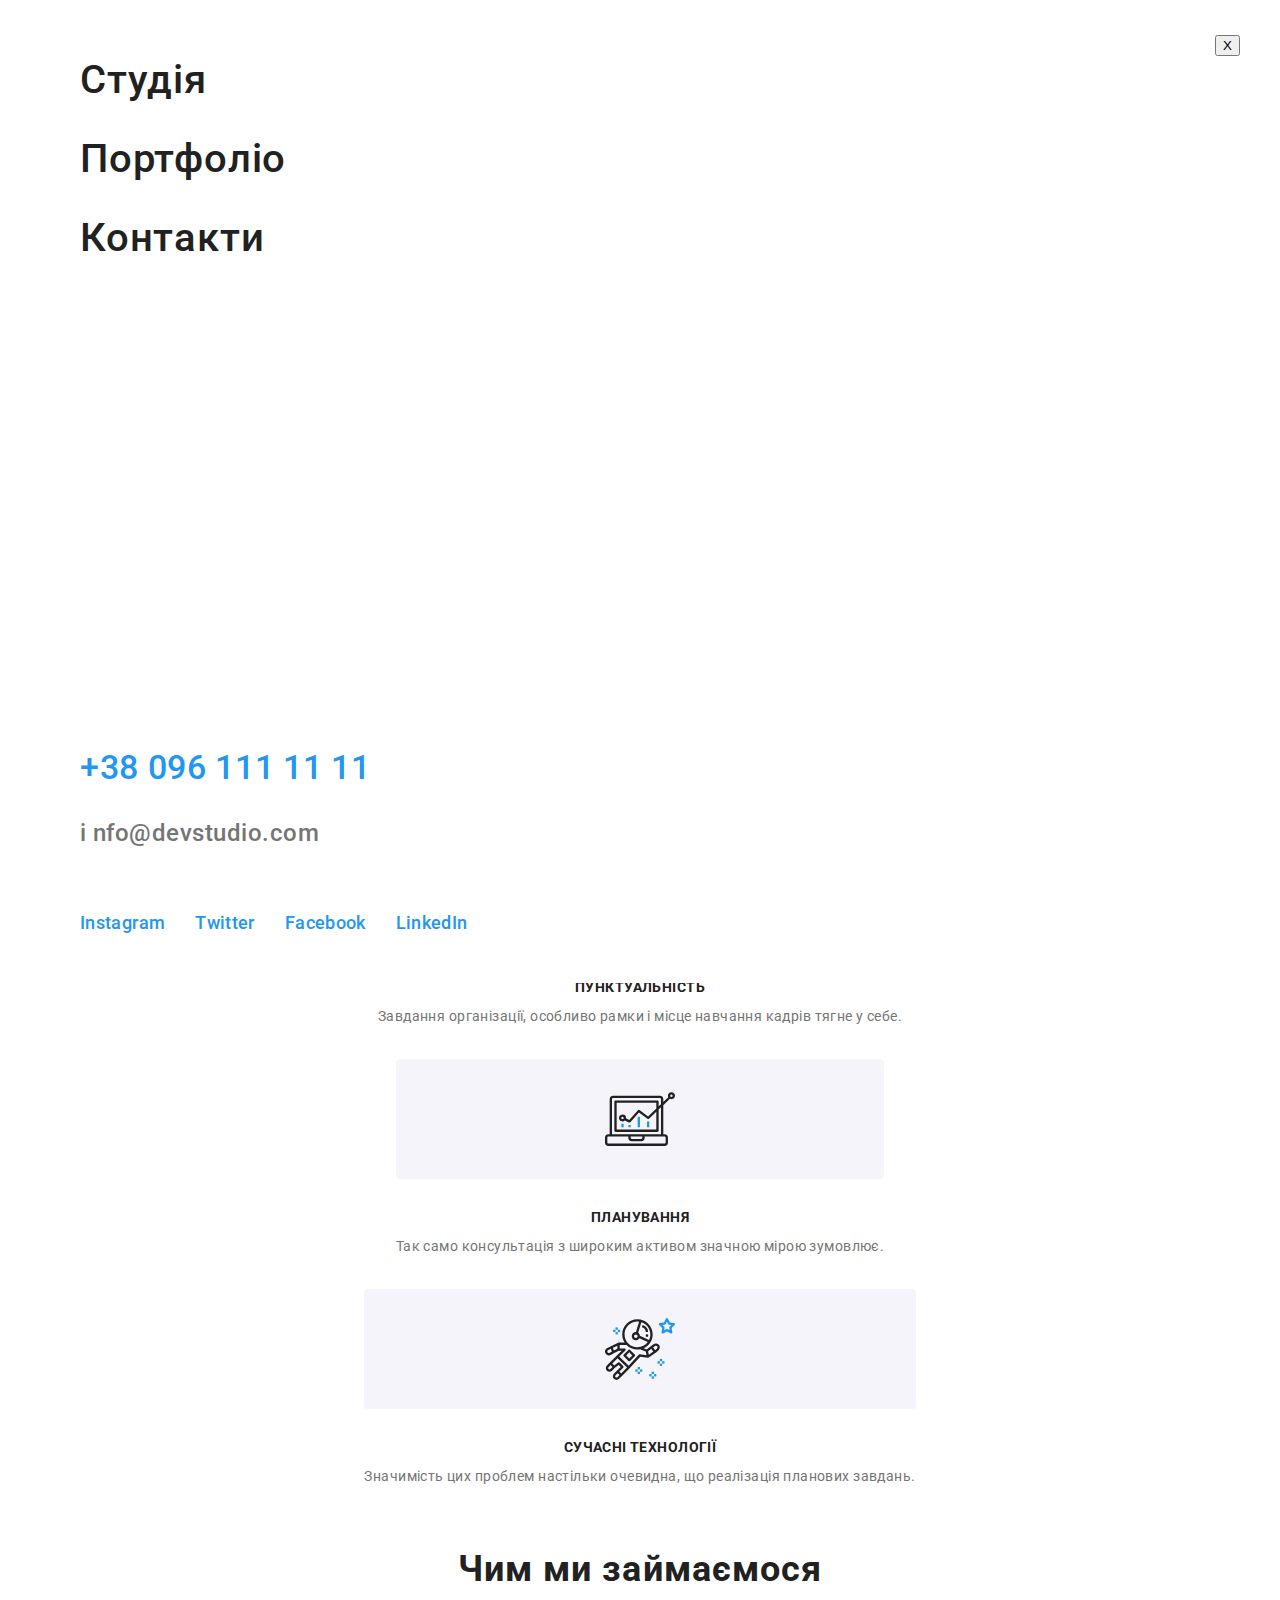
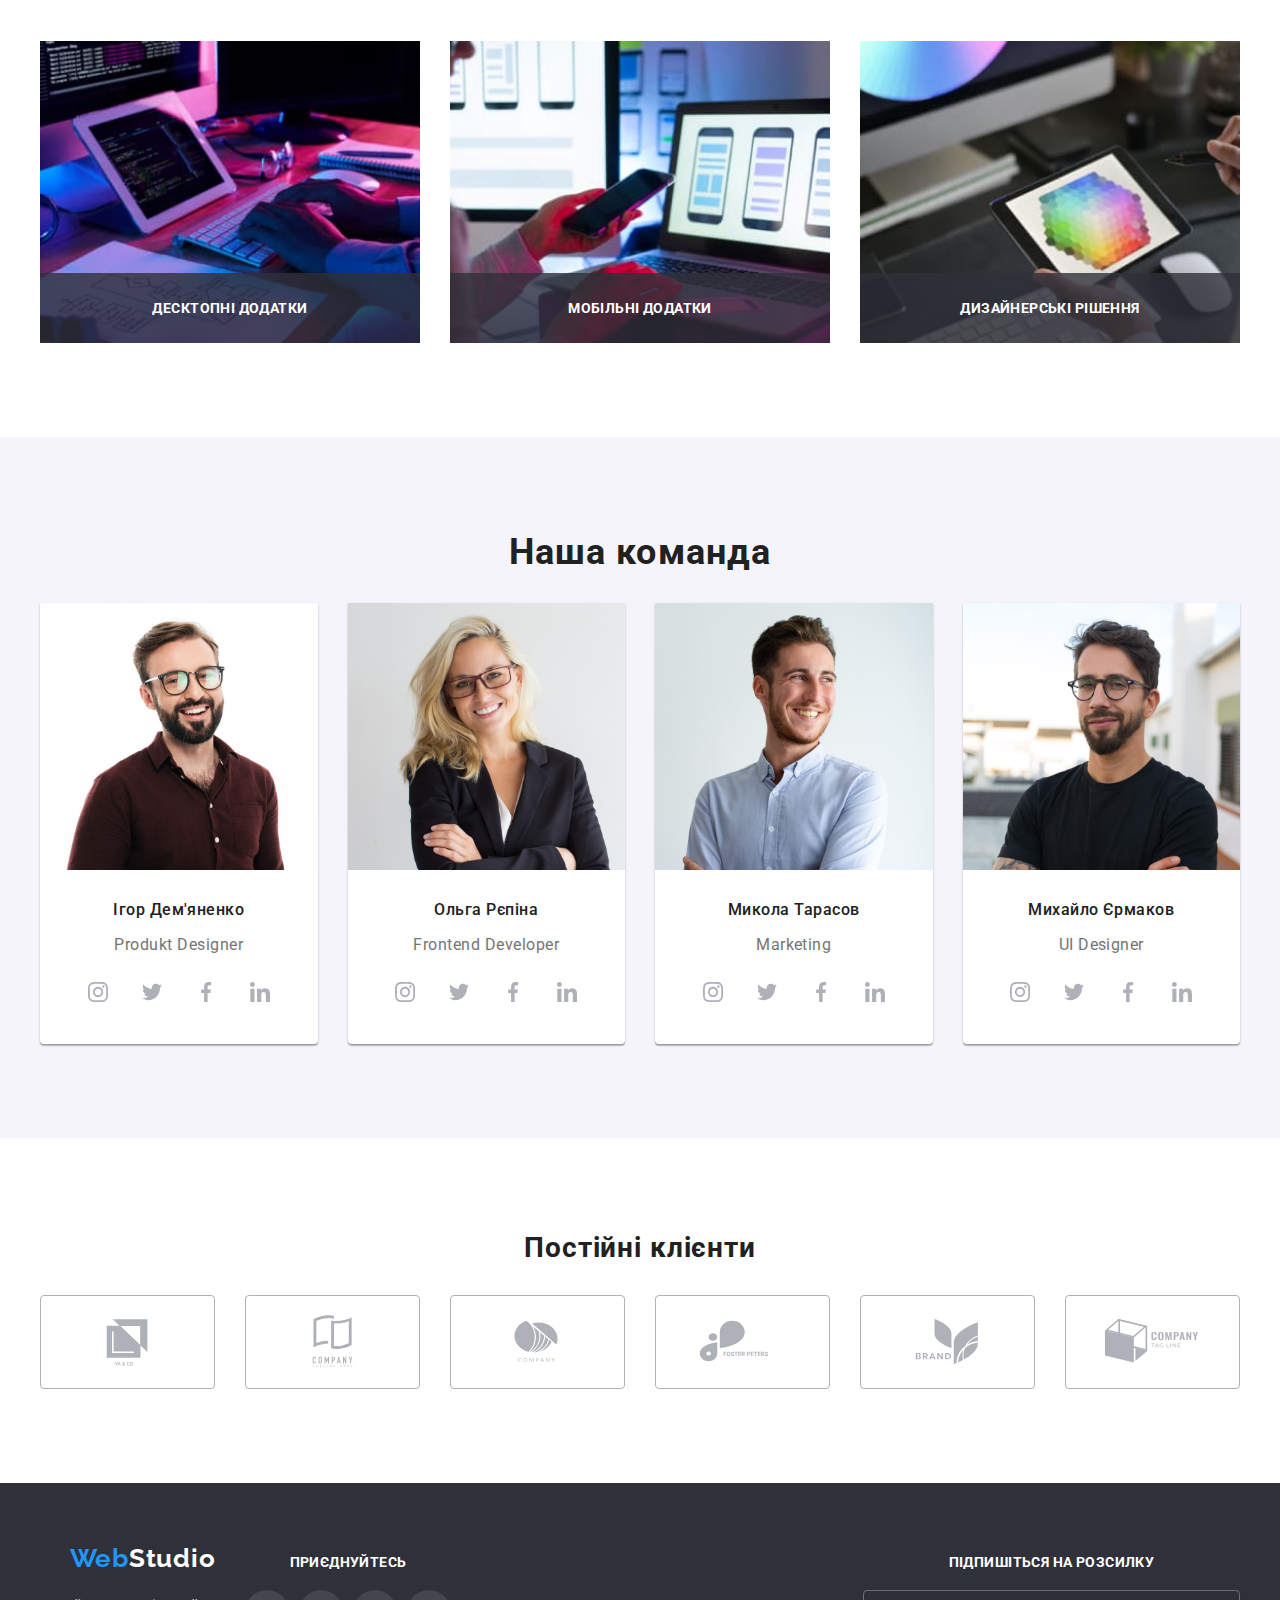
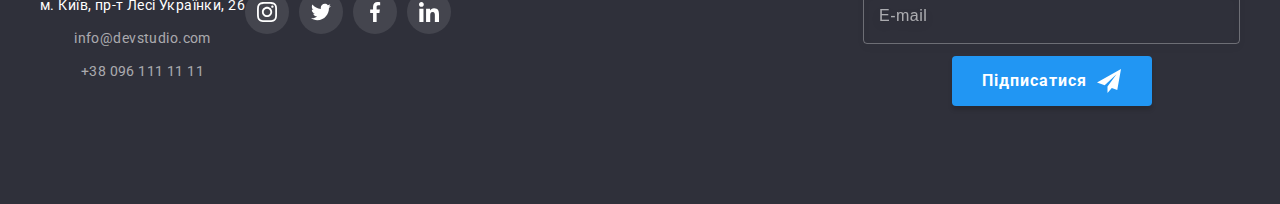
==== index.html @ 71c540a5 "Робоча мобілька" ====
<!DOCTYPE html>
<html lang="uk">
  <head>
    <meta charset="UTF-8" >
    <meta http-equiv="X-UA-Compatible" content="IE=edge" >
    <meta name="viewport" content="width=device-width, initial-scale=1.0" >
    <title>Головна</title>
    <link rel="preconnect" href="https://fonts.googleapis.com" >
    <link rel="preconnect" href="https://fonts.gstatic.com" crossorigin >
    <link rel="stylesheet" href="https://fonts.googleapis.com/css2?family=Raleway:wght@700&family=Roboto:wght@400;500;700;900&display=swap">
    <link rel="stylesheet" href="https://cdnjs.cloudflare.com/ajax/libs/modern-normalize/1.1.0/modern-normalize.min.css" integrity="sha512-wpPYUAdjBVSE4KJnH1VR1HeZfpl1ub8YT/NKx4PuQ5NmX2tKuGu6U/JRp5y+Y8XG2tV+wKQpNHVUX03MfMFn9Q==" crossorigin="anonymous" referrerpolicy="no-referrer">
    <link rel="stylesheet" href="./css/main.min.css">
  </head>

  <body>
    <header class="header">
      <div class="container header__container">     
        <a href="#" lang="en" class="logo header__logo">Web<span class="logo-studio header__logo-studio">Studio</span></a>
        <nav class="nav header__nav">       
        <ul class="menu list">
          <li class="menu__item"><a class="menu__link menu__link-current" href="#">Студія</a></li>
          <li class="menu__item"><a class="menu__link" href="./portfolio.html">Портфоліо</a></li>
          <li class="menu__item"><a class="menu__link" href="#">Контакти</a></li>
        </ul>
        </nav>
        <ul class="authnav header__authnav list">
          <li class="authnav__item">            
            <a class="authnav__mail" href="mailto:info@devstudio.com">
              <svg class="authnav__icon-mail" width="16" height="12">
                <use href="./images/ikonky.svg#icon-envelope"></use>
              </svg>
              info@devstudio.com
            </a>
          </li>
          <li>
            <a class="authnav__tel" href="tel:+380961111111">
              <svg class="authnav__icon-tel" width="10" height="16">
                <use href="./images/ikonky.svg#icon-smartphone"></use>
              </svg>              
              +38 096 111 11 11
            </a>
          </li>
        </ul>
        <button type="button" class="menu-open" data-menu-open>
          <svg class="icon-menuopen" width="40" height="40">        
            <use href="./images/ikonky.svg#icon-menu"></use>
          </svg>
        </button> 
      </div>
      <div class="mob-menu" data-menu>
        <div class="container">
          <div class="mob-menu-top">
            <button type="button" class="menu-close" data-menu-close>X</button>
            <ul class="menu-list list">
              <li class="menu-list__item"><a class="menu-list__link" href="#">Студія</a></li>
              <li class="menu-list__item"><a class="menu-list__link" href="#">Портфоліо</a></li>
              <li class="menu-list__item"><a class="menu-list__link" href="#">Контакти</a></li>
            </ul> 
          </div>       
          <div class="mob-menu-bottom">
            <a class="mob-menu__tel" href="tel:+380961111111">
              +38 096 111 11 11
            </a>
            <a class="mob-menu__mail" href="mailto:info@devstudio.com">
            i nfo@devstudio.com
            </a>
            <ul class="mob-soc list">
              <li class="mob-soc__item">
              <a href="#" target="_blank" rel="noopenep noreferrer" class="mob-soc__link">Instagram</a>
              </li>
             <li class="mob-soc__item">
               <a href="#" target="_blank" rel="noopenep noreferrer" class="mob-soc__link">Twitter</a>
              </li>
              <li class="mob-soc__item">
               <a href="#" target="_blank" rel="noopenep noreferrer" class="mob-soc__link">Facebook</a>
             </li>
              <li class="mob-soc__item">
                <a href="#" target="_blank" rel="noopenep noreferrer" class="mob-soc__link">LinkedIn</a>
              </li>
            </ul>
          </div>         
        </div>
      </div>
    </header> 
    <main>
      <section class="hero">
        <div class="container hero-container">          
          <h1 class="hero-title">Ефективні рішення для вашого бізнесу</h1>
          <button  type="button" class="button-hero" data-modal-open>Замовити послугу</button>
        </div>              
      </section>     
      <section class="section section-advantages">
        <div class="container">
        <h2 style="visibility: hidden; font-size: 0px">Переваги</h2>       
          <ul class="list-section list">
            <li class="item-section icon-antenna">
              <h3 class="title-section">УВАГА ДО ДЕТАЛЕЙ</h3>
              <p class="text-section">
                Ідейні міркування, i навіть початок повсякденної роботи з
                формування позиції
              </p>
            </li>
            <li class="item-section icon-clock">
              <h3 class="title-section">ПУНКТУАЛЬНІСТЬ</h3>
              <p class="text-section">
              Завдання організації, особливо рамки i місце навчання кадрів тягне
              у себе.
              </p>
            </li>
            <li class="item-section icon-diagram">
              <h3 class="title-section">ПЛАНУВАННЯ</h3>
              <p class="text-section">
              Так само консультація з широким активом значною мірою зумовлює.
              </p>
            </li>
            <li class="item-section icon-astronaut">
              <h3 class="title-section">СУЧАСНІ ТЕХНОЛОГІЇ</h3>
              <p class="text-section">
                Значимість цих проблем настільки очевидна, що реалізація планових
                завдань.
              </p>
            </li>
          </ul>
        </div>        
      </section>      
      <section class="section profile">        
        <div class="container">
          <h2 class="section-profile">Чим ми займаємося</h2> 
          <ul class="container-teams list">
            <li class="link-profile">
              <img src="./images/programer.jpg" alt="Програмування" width="370" height="294" >
              <p class="profile-text">Десктопні додатки</p>
            </li>
            <li class="link-profile">
              <img
                src="./images/developing-application.jpg" alt="Розробнка мобільних додатків"
                width="370"
                height="294">
                <p class="profile-text">Мобільні додатки</p>
              </li>
              <li class="link-profile">
                <img
                  src="./images/artist-webdesign.jpg"
                  alt="Веб дизайн"
                  width="370"
                  height="294">
                  <p class="profile-text">Дизайнерські рішення</p>
              </li>
            </ul>                   
        </div>        
      </section>        
      <section class="section teams">
        <div class="container">
          <h2 class="teams-title">Наша команда</h2>          
            <ul class="container-teams list">
              <li class="link-teams">
                <img
                  src="./images/demyanenko.jpg"
                  alt="Ігор Дем'яненко"
                  width="270"
                  height="260">
                <div class="teams-tetle">
                  <h3 class="section-teams">Ігор Дем'яненко</h3>
                  <p class="text-teams" lang="en">Produkt Designer</p>
                  <ul class="teams-list list">
                    <li class="teams-item">
                      <a class="teams-link" href="#">
                        <svg class="teams-icon" width="20" height="20">
                          <use href="./images/ikonky.svg#icon-instagram"></use>
                        </svg>
                      </a>                      
                    </li>
                    <li class="teams-item">
                      <a class="teams-link" href="#">
                        <svg class="teams-icon" width="20" height="20">
                          <use href="./images/ikonky.svg#icon-twitter"></use>
                        </svg>
                      </a>  
                    </li>
                    <li class="teams-item">
                      <a class="teams-link" href="#">
                        <svg class="teams-icon" width="20" height="20">
                          <use href="./images/ikonky.svg#icon-facebook"></use>
                        </svg>
                      </a>  
                    </li>
                    <li class="teams-item">
                      <a class="teams-link" href="#">
                        <svg class="teams-icon" width="20" height="20">
                          <use href="./images/ikonky.svg#icon-linkedin"></use>
                        </svg>
                      </a>
                    </li>
                  </ul>
                </div>               
              </li>
              <li class="link-teams">
                <img
                  src="./images/repina.jpg"
                  alt="Ольга Рєпіна"
                  width="270"
                  height="260">
                  <div class="teams-tetle">
                    <h3 class="section-teams">Ольга Рєпіна</h3>
                    <p class="text-teams" lang="en">Frontend Developer</p>
                    <ul class="teams-list list">
                      <li class="teams-item">
                        <a class="teams-link" href="#">
                          <svg class="teams-icon" width="20" height="20">
                            <use href="./images/ikonky.svg#icon-instagram"></use>
                          </svg>
                        </a>                      
                      </li>
                      <li class="teams-item">
                        <a class="teams-link" href="#">
                          <svg class="teams-icon" width="20" height="20">
                            <use href="./images/ikonky.svg#icon-twitter"></use>
                          </svg>
                        </a>  
                      </li>
                      <li class="teams-item">
                        <a class="teams-link" href="#">
                          <svg class="teams-icon" width="20" height="20">
                            <use href="./images/ikonky.svg#icon-facebook"></use>
                          </svg>
                        </a>  
                      </li>
                      <li class="teams-item">
                        <a class="teams-link" href="#">
                          <svg class="teams-icon" width="20" height="20">
                            <use href="./images/ikonky.svg#icon-linkedin"></use>
                          </svg>
                        </a>
                      </li>
                    </ul>
                  </div>                                 
              </li>
              <li class="link-teams">
                <img
                  src="./images/tarasov.jpg"
                  alt="Микола Тарасов"
                  width="270"
                  height="260">
                <div class="teams-tetle">
                  <h3 class="section-teams">Микола Тарасов</h3>
                  <p class="text-teams" lang="en">Marketing</p>
                  <ul class="teams-list list">
                    <li class="teams-item">
                      <a class="teams-link" href="#">
                        <svg class="teams-icon" width="20" height="20">
                          <use href="./images/ikonky.svg#icon-instagram"></use>
                        </svg>
                      </a>                      
                    </li>
                    <li class="teams-item">
                      <a class="teams-link" href="#">
                        <svg class="teams-icon" width="20" height="20">
                          <use href="./images/ikonky.svg#icon-twitter"></use>
                        </svg>
                      </a>  
                    </li>
                    <li class="teams-item">
                      <a class="teams-link" href="#">
                        <svg class="teams-icon" width="20" height="20">
                          <use href="./images/ikonky.svg#icon-facebook"></use>
                        </svg>
                      </a>  
                    </li>
                    <li class="teams-item">
                      <a class="teams-link" href="#">
                        <svg class="teams-icon" width="20" height="20">
                          <use href="./images/ikonky.svg#icon-linkedin"></use>
                        </svg>
                      </a>
                    </li>
                  </ul> 
                </div>
              </li>
              <li class="link-teams">
                <img
                  src="./images/yermakov.jpg"
                  alt="Михайло Єрмаков"
                  width="270"
                  height="260">
                <div class="teams-tetle">
                  <h3 class="section-teams">Михайло Єрмаков</h3>
                  <p class="text-teams" lang="en">UI Designer</p>
                  <ul class="teams-list list">
                    <li class="teams-item">
                      <a class="teams-link" href="#">
                        <svg class="teams-icon" width="20" height="20">
                          <use href="./images/ikonky.svg#icon-instagram"></use>
                        </svg>
                      </a>                      
                    </li>
                    <li class="teams-item">
                      <a class="teams-link" href="#">
                        <svg class="teams-icon" width="20" height="20">
                          <use href="./images/ikonky.svg#icon-twitter"></use>
                        </svg>
                      </a>  
                    </li>
                    <li class="teams-item">
                      <a class="teams-link" href="#">
                        <svg class="teams-icon" width="20" height="20">
                          <use href="./images/ikonky.svg#icon-facebook"></use>
                        </svg>
                      </a>  
                    </li>
                    <li class="teams-item">
                      <a class="teams-link" href="#">
                        <svg class="teams-icon" width="20" height="20">
                          <use href="./images/ikonky.svg#icon-linkedin"></use>
                        </svg>
                      </a>
                    </li>
                  </ul>                 
                </div>                
              </li>
            </ul>       
        </div>        
      </section>      
      <section class="section klient">
        <div class="container">
        <h2 class="klient-title">Постійні клієнти</h2>        
          <ul class="container-klient list">
            <li class="klient-list">
              <a class="klient-link" href="#">
                <svg  width="106px" height="60px">
                  <use class="klient-icon" href="./images/ikonky.svg#icon-groupyago"></use>
                </svg>
              </a>
            </li>
            <li class="klient-list">
              <a class="klient-link" href="#">
                <svg width="106px" height="60px">
                  <use class="klient-icon" href="./images/ikonky.svg#icon-grouptaglinehere"></use>
                </svg>
              </a>
            </li>
            <li class="klient-list">
              <a class="klient-link" href="#">
                <svg width="106px" height="60px">
                  <use class="klient-icon" href="./images/ikonky.svg#icon-groupcompany"></use>
                </svg>
              </a>              
            </li>
            <li class="klient-list">
              <a class="klient-link" href="#">
                <svg width="106px" height="60px">
                  <use class="klient-icon" href="./images/ikonky.svg#icon-groupfoster"></use>
                </svg>
              </a>
            </li>
            <li class="klient-list">
              <a class="klient-link" href="#">
                <svg width="106px" height="60px">
                  <use class="klient-icon" href="./images/ikonky.svg#icon-groupbrand"></use>
                </svg>
              </a>
            </li>
            <li class="klient-list">
              <a class="klient-link" href="#">
                <svg width="106px" height="60px">
                  <use class="klient-icon" href="./images/ikonky.svg#icon-grouptagline"></use>
                </svg>
              </a>
            </li>
          </ul>
        </div>
      </section>
    </main>  
   <footer class="footer">
      <div class="container footer-container">
        <div class="footer-adres">
          <div class="container-logo">
            <a href="#" class="logofooter">Web<span class="logo-footer">Studio</span></a>
          </div>
          <address class="container-adres-footer">
          <ul class="footer-link list">
            <li> 
              <a class="item-footer" href="https://goo.gl/maps/GnvDtr7HdXRWNXp48" target="_blank" rel="noopener noreferrer">м. Київ, пр-т Лесі Українки, 26</a>
            </li>
            <li>
              <a class="link-mail-footer" href="mailto:info@devstudio.com">info@devstudio.com</a>
            </li>
            <li>
              <a class="link-tel-footer" href="tel:+380961111111">+38 096 111 11 11</a>
            </li>
          </ul>
          </address>
        </div>
        <div class="social">
          <span class="footer-internet-title">Приєднуйтесь</span>
          <ul class="social-list list">
            <li class="social-item">
              <a class="social-link" href="#">
                <svg class="social-icon" width="20" height="20">
                  <use href="./images/ikonky.svg#icon-instagram"></use>
                </svg>
              </a>                      
            </li>
            <li class="social-item">
              <a class="social-link" href="#">
                <svg class="social-icon" width="20" height="20">
                  <use href="./images/ikonky.svg#icon-twitter"></use>
                </svg>
              </a>  
            </li>
            <li class="social-item">
              <a class="social-link" href="#">
                <svg class="social-icon" width="20" height="20">
                  <use href="./images/ikonky.svg#icon-facebook"></use>
                </svg>
              </a>  
            </li>
            <li class="social-item">
              <a class="social-link" href="#">
                <svg class="social-icon" width="20" height="20">
                  <use href="./images/ikonky.svg#icon-linkedin"></use>
                </svg>
              </a>
            </li>
          </ul>          
        </div>
        <div>
          <p class="footer-subtitle">Підпишіться на розсилку</p>
          <form class="signup-field">
            <input class="signup-input"
            type="email"
            name="signup-form" 
            id="email"
            placeholder="E-mail">            
            <button class="signup-button" type="submit">Підписатися
            <svg class="sign-icon" width="24" height="24">
                <use href="./images/ikonky.svg#icon-send"></use>
              </svg>
            </button>
          </form>
        </div>
      </div>
    </footer>
    <div class="backdrop is-hidden" data-modal>      
      <div class="modal">        
        <form class="modal-form">
          <button type="button" class="button-modal" data-modal-close>
            <svg class="modal-icon-close" width="30" height="30">
              <use  href="./images/ikonky.svg#icon-close"></use>
            </svg>
          </button>            
          <p class="modal-title">Залиште свої дані, ми вам передзвонимо</p>
					<div class="modal-field">
						<label for="user-name" class="input-label">Ім'я</label>
            <div class="icon-input">
              <input type="text" name="user-name" class="modal-input" id="user-name" required>
						  <svg class="modal-icon" width="18" height="18">
							<use href="./images/ikonky.svg#icon-person"></use>
						</svg>
            </div>						
					</div>
					<div class="modal-field">
						<label for="user-tel" class="input-label">Телефон</label>
            <div class="icon-input">              
						<input type="tel" name="user-tel" class="modal-input" id="user-tel" required>
						<svg class="modal-icon" width="18" height="18">
							<use href="./images/ikonky.svg#icon-phoneblac"></use>
						</svg>
            </div>
					</div>
					<div class="modal-field">
						<label for="user-email" class="input-label">Пошта</label>
            <div class="icon-input">
						  <input type="email" name="user-email" class="modal-input" id="user-email" required>
						  <svg class="modal-icon" width="18" height="18">
							  <use href="./images/ikonky.svg#icon-emailblack"></use>
						  </svg>
            </div>
					</div>
					<div class="modal-field">
						<label for="user-text" class="input-label">Коментар</label>
						<textarea name="user-text"
						 id="user-text" 
						 class="modal-comment" 
						 placeholder="Введіть текст"></textarea>
						<div class="modal-field">
							<input class="modal-check hidden" type="checkbox" name="policy" id="policy">
							<label for="policy" class="check-text">
								<span>
									<svg class="check-icon" width="16px" height="15px">
										<use href="./images/ikonky.svg#icon-iconcheck"></use>
									</svg>
								</span>               
								Погоджуюся з розсилкою та приймаю <a class="input-policy">Умови договору</a>
              </label>
						</div>
            <div class="modal-input-button">
              <button class="input-button" type="submit">Відправити</button>
            </div>						
					</div>
				</form>
      </div>
    </div>
    <script src="./js/modal.js"></script>
    <script src="./js/menu.js"></script>
  </body>
</html>
---- css/main.min.css ----
h1,h2,h3,h4,h5,h6,p{margin:0}img{display:block;width:100%;height:auto;max-width:100%}body{font-family:"Roboto",sans-serif;background-color:var(--primary--white-color);color:var(--primary-text-color);margin:0}.list{list-style:none;margin:0;padding:0}.section,.portfolio{padding:94px 0}.container{width:100%;padding-left:15px;padding-right:15px;margin:0 auto}@media screen and (min-width: 480px){.container{max-width:480px}}@media screen and (min-width: 768px){.container{max-width:768px}}@media screen and (min-width: 1200px){.container{max-width:1200px}}.is-hidden{opacity:0;visibility:hidden;pointer-events:none}.backdrop{position:fixed;top:0;left:0;width:100%;height:100%;background-color:rgba(0,0,0,.2);transition:opacity var(--tran)}.modal{position:absolute;top:50%;left:50%;transform:translate(-50%, -50%);max-width:480px;box-shadow:0px 1px 3px rgba(0,0,0,.12),0px 1px 1px rgba(0,0,0,.14),0px 2px 1px rgba(0,0,0,.2);border-radius:4px;width:calc(100% - 30px);padding:40px;background-color:var(--primary--white-color)}.button-modal{position:absolute;display:flex;top:8px;right:8px;width:30px;height:30px;justify-content:center;align-items:center;border:1px solid rgba(0,0,0,.1);border-radius:50%;cursor:pointer;background-color:#fff;transition:color var(--tran),background-color var(--tran)}.button-modal:hover,.button-modal:focus{fill:var(--button-active-color)}.modal-title{font-weight:700;font-size:20px;line-height:1.15;text-align:center;letter-spacing:.03em;margin-bottom:12px;color:var(--title-text-color)}.modal-field{position:relative}.modal-field:not(:last-child){margin-bottom:10px}.icon-input{position:relative}.modal-icon{position:absolute;top:50%;transform:translateY(50%);left:12px;top:0px}.modal-input:focus+.modal-icon{fill:var(--accent-color)}.input-label{display:block;font-weight:400;font-size:12px;line-height:1.1667;letter-spacing:.01em;color:var(--primary-text-color);margin-bottom:4px}.check-text{font-size:14px;line-height:1.7;letter-spacing:.03em;color:var(--primary-text-color);display:flex;align-items:center;justify-content:center}.check-text span{width:16px;height:15px;background:var(--primary--white-color);border:2px solid var(--title-text-color);border-radius:2px;margin-right:7px;display:flex;align-items:center;justify-content:center;fill:rgba(0,0,0,0)}.modal-check:checked+.check-text span{background-color:var(--accent-color);border:none;fill:var(--primary--white-color)}.modal-check:focus+.check-text span{border-color:var(--accent-color)}.modal-check{font-size:12px}.input-policy{letter-spacing:.03em;font-size:14px;line-height:1.7;text-decoration:underline;color:var(--accent-color);margin-left:5px}.modal-input{font-size:12px;width:100%;height:40px;margin-top:0px;border-radius:5px;border:1px solid rgba(33,33,33,.2);border-radius:4px;padding-left:42px;color:var(--title-text-color);outline:rgba(0,0,0,0)}.modal-input:focus{border-color:var(--accent-color)}.modal-comment{font-size:12px;width:100%;height:120px;border:1px solid rgba(33,33,33,.2);border-radius:4px;resize:none;padding:16px 12px;margin-bottom:20px}.modal-comment:hover,.modal-comment:focus{outline-color:var(--accent-color)}.modal-comment::-moz-placeholder{font-weight:400;font-size:12px;line-height:1.1667;letter-spacing:.01em;color:rgba(117,117,117,.5)}.modal-comment:-ms-input-placeholder{font-weight:400;font-size:12px;line-height:1.1667;letter-spacing:.01em;color:rgba(117,117,117,.5)}.modal-comment::placeholder{font-weight:400;font-size:12px;line-height:1.1667;letter-spacing:.01em;color:rgba(117,117,117,.5)}.modal-input-button{display:flex;align-items:center;justify-content:center;margin-top:30px}.input-button{width:200px;height:50px;font-weight:700;font-size:16px;line-height:1.8;box-shadow:0px 4px 4px rgba(0,0,0,.15);border-radius:4px;border-color:rgba(0,0,0,0);align-items:center;letter-spacing:.06em;margin:0 auto;color:var(--primary--white-color);background-color:var(--accent-color);cursor:pointer}.input-button:hover,.input-button:focus{background-color:var(--button-active-color);color:var(--primary--white-color);transition:color 250ms cubic-bezier(0.4, 0, 0.2, 1),background-color 250ms cubic-bezier(0.4, 0, 0.2, 1),box-shadow 250ms cubic-bezier(0.4, 0, 0.2, 1)}:root{--primary-text-color: #757575;--title-text-color: #212121;--accent-color: #2196F3;--primary--white-color: #FFFFFF;--button-active-color: #188CEB;--iconka-links: #AFB1B8;--tran: 250ms cubic-bezier(0.4, 0, 0.2, 1)}.header{align-items:center;margin:0 auto;padding-top:24px;padding-bottom:25px;border-bottom:1px solid #ececec}.logo{display:block;font-family:"Raleway";font-style:normal;font-weight:700;font-size:26px;line-height:1.1923;letter-spacing:.03em;color:var(--accent-color);text-decoration:none}.header__logo{margin-right:93px}.logo-studio{font-family:"Raleway";font-style:normal;font-weight:700;font-size:26px;line-height:1.1923;letter-spacing:.03em;color:#000}.nav{display:none}.header__container{display:flex;align-items:center}.menu{display:flex;align-items:center;gap:50px}.authnav{display:flex;padding:0;margin:0;align-items:center;gap:30px}.authnav:hover,.authnav:focus{color:var(--accent-color)}.header__authnav{display:none;margin-left:auto}.authnav__item{display:flex;align-items:center}.menu__link,.authnav a,.footer .authnav__mail,.footer .authnav__tel{text-decoration:none}.menu__link{position:relative;padding:32px 0;font-weight:500;font-size:14px;line-height:1.1428;letter-spacing:.02em;color:var(--title-text-color);transition:color var(--tran)}.menu__link:hover,.menu__link:focus,.menu__link.menu__link-current{color:var(--accent-color)}.menu__link-current::after{content:"";position:absolute;display:block;width:100%;height:4px;bottom:-1px;left:0;background-color:var(--accent-color);border-radius:2px;transition:background-color var(--tran)}.authnav__mail{display:flex;align-items:center;font-weight:500;font-size:14px;line-height:1.1428;letter-spacing:.02em;color:var(--primary-text-color);transition:color var(--tran)}.authnav__mail:hover,.authnav__mail:focus{color:var(--accent-color)}.authnav__icon-mail{align-items:center;justify-content:center;margin-right:10px;fill:currentColor}.authnav__tel{display:flex;font-style:normal;font-weight:500;font-size:14px;line-height:1.1428;letter-spacing:.02em;text-transform:uppercase;color:var(--primary-text-color);transition:color var(--tran)}.authnav__tel:hover,.authnav__tel:focus{color:var(--accent-color)}.authnav__icon-tel{align-items:center;justify-content:center;margin-right:10px;fill:currentColor}.mob-menu{position:fixed;top:0;z-index:1;width:100vw;height:100vh;background-color:#fff;padding-top:35px;padding-bottom:48px;padding-right:21px}.mob-menu>.container{height:100%;display:flex;flex-direction:column;justify-content:space-between;overflow:auto}.menu-close{display:block;margin-left:auto}.menu-list{padding-left:40px;margin-bottom:302px}.menu-list__item:not(:last-child){margin-bottom:32px}.menu-list__link{font-family:"Roboto";font-style:normal;font-weight:500;font-size:40px;line-height:1.175;letter-spacing:.02em;color:#212121;text-decoration:none}.mob-menu__tel{display:block;font-family:"Roboto";font-style:normal;font-weight:500;font-size:34px;line-height:1.1764;letter-spacing:.02em;color:#2196f3;text-decoration:none;padding-left:40px;margin-bottom:32px}.mob-menu__mail{display:block;font-family:"Roboto";font-style:normal;font-weight:500;font-size:24px;line-height:1.1666;letter-spacing:.02em;color:#757575;text-decoration:none;padding-left:40px}.mob-soc{display:flex;padding-left:40px;margin-top:64px;gap:30px}.mob-soc__link{font-family:"Roboto";font-style:normal;font-weight:500;font-size:18px;line-height:1.3333;letter-spacing:.02em;color:#2196f3;text-decoration:none}.hero{width:100%;background-size:cover;margin:0 auto;background-color:#2f303a;background-image:linear-gradient(rgba(47, 48, 58, 0.4), rgba(47, 48, 58, 0.4)),url(../images/header-img.jpg);background-repeat:no-repeat;background-position:center;text-align:center;padding-top:118px;padding-bottom:118px}.hero-container{align-items:center}.hero-title{font-weight:900;font-size:26px;line-height:1.6153;letter-spacing:.06em;text-transform:uppercase;align-items:center;color:#fff;margin:0 auto;margin-bottom:30px}@media screen and (min-width: 768px){.hero-title{width:360px}}@media screen and (min-width: 1200px){.hero-title{width:696px;font-size:44px;line-height:1.3636}}.button-hero{font-family:"Roboto";font-style:normal;font-weight:700;font-size:16px;line-height:1.875;align-items:center;letter-spacing:.06em;border-color:rgba(0,0,0,0);border-radius:4px;background-color:var(--accent-color);color:var(--primary--white-color);cursor:pointer;padding:10px 32px;transition:background-color var(--tran),color var(--tran)}.button-hero:hover,.button-hero:focus{background-color:var(--button-active-color)}.hidden{color:rgba(0,0,0,0);position:absolute;width:1px;height:1px;margin:-1px;border:0;padding:0;white-space:nowrap;-webkit-clip-path:inset(100%);clip-path:inset(100%);clip:rect(0 0 0 0);overflow:hidden}.section-title{font-weight:700;font-size:36px;line-height:1.166;text-align:start;letter-spacing:.03em;color:var(--title-text-color)}.section-advantages{padding:60px 0}.item-section{display:block}.item-section::before{display:block;content:"";height:120px;background:#f5f4fa;border-radius:4px;background-repeat:no-repeat;background-size:70px 70px;background-position:center;margin-bottom:30px}.list-section{display:flex;flex-direction:column;align-items:center;gap:30px}@media screen and (min-width: 768px){.list-section{flex-basis:calc((100% - 30px)/2)}}@media screen and (min-width: 1200px){.list-section{flex-basis:calc((100% - 90px)/4)}}.title-section{font-weight:700;font-size:14px;line-height:1.1428;letter-spacing:.03em;text-transform:uppercase;justify-content:start;color:var(--title-text-color);margin-bottom:10px;text-align:center}.text-section{font-weight:400;font-size:14px;line-height:1.7142;letter-spacing:.03em;color:var(--primary-text-color)}.icon-antenna::before{background-image:url(../images/antenna.svg)}.icon-clock::before{background-image:url(../images/clock.svg)}.icon-diagram::before{background-image:url(../images/diagram.svg)}.icon-astronaut::before{background-image:url(../images/astronaut.svg)}.profile{padding-top:0}@media screen and (max-width: 1199px){.profile{display:none}}@media screen and (min-width: 1200px){.profile{display:flex}}.section-profile{font-weight:700;font-size:36px;line-height:1.166;text-align:center;letter-spacing:.03em;color:var(--title-text-color);margin-bottom:50px}.container-profile{display:flex;align-items:start;gap:30px;padding-bottom:94px}.link-profile{display:block;flex-basis:calc((100% - 60px)/3);position:relative}.profile-text{position:absolute;display:flex;justify-content:center;align-items:center;left:0;bottom:0;width:100%;height:70px;font-style:normal;font-weight:700;font-size:14px;line-height:1.1428;text-align:center;letter-spacing:.03em;text-transform:uppercase;color:var(--primary--white-color);background-color:rgba(47,48,58,.8)}.teams{background:#f5f4fa}.teams-title{font-weight:700;font-size:28px;line-height:1.1785;text-align:center;letter-spacing:.03em;color:var(--title-text-color);margin-bottom:30px}@media screen and (min-width: 1200px){.teams-title{font-size:36px;line-height:1.1666}}.container-teams{display:flex;flex-wrap:wrap;align-items:start;gap:30px}.link-teams{background:#fff;box-shadow:0px 1px 3px rgba(0,0,0,.12),0px 1px 1px rgba(0,0,0,.14),0px 2px 1px rgba(0,0,0,.2);border-radius:0px 0px 4px 4px;display:block}@media screen and (min-width: 480px){.link-teams{flex-basis:100%}}@media screen and (min-width: 768px){.link-teams{flex-basis:calc((100% - 30px)/2)}}@media screen and (min-width: 1200px){.link-teams{flex-basis:calc((100% - 90px)/4)}}.section-teams{font-style:normal;font-weight:500;font-size:16px;line-height:1.1875;text-align:center;letter-spacing:.03em;color:var(--title-text-color);margin-bottom:10px}.teams-tetle{padding:30px 0}.text-teams{font-style:normal;font-weight:400;font-size:16px;line-height:1.1875;text-align:center;letter-spacing:.03em;color:var(--primary-text-color);margin:16px}.teams-list{display:flex;justify-content:center;gap:10px}.teams-item{width:44px;height:44px}.teams-link{width:100%;height:100%;background-color:var(--primary--white-color);border-radius:50%;display:flex;align-items:center;justify-content:center;transition:fill var(--tran),background-color var(--tran)}.teams-link:hover,.teams-link:focus{background-color:var(--accent-color)}.teams-icon{fill:var(--iconka-links);transition:fill var(--tran)}.teams-icon:hover,.teams-icon:focus{fill:var(--primary--white-color)}.teams-link:hover .teams-icon,.teams-link:focus .teams-icon{fill:var(--primary--white-color)}.klient{padding-top:60px;padding-bottom:60px}@media screen and (min-width: 1200px){.klient{padding-top:94px;padding-bottom:94px}}.klient-title{font-style:normal;font-weight:700;font-size:28px;line-height:1.1666;text-align:center;letter-spacing:.03em;color:var(--title-text-color);margin-bottom:30px}.container-klient{display:flex;flex-wrap:wrap;align-items:center;justify-content:center;gap:30px}.klient-list{width:calc((100% - 30px)/2)}@media screen and (min-width: 480px){.klient-list{width:calc((100% - 30px)/2)}}@media screen and (min-width: 768px){.klient-list{width:calc((100% - 60px)/3)}}@media screen and (min-width: 1200px){.klient-list{width:calc((100% - 150px)/6)}}.klient-link{display:flex;justify-content:center;align-items:center;height:92px;color:#afb1b8;border-radius:4px;border:1px solid #afb1b8;transition:color var(--tran),border var(--tran)}.klient-link:hover,.klient-link:focus{color:#2196f3;border:1px solid #2196f3}.klient-icon{fill:currentColor}.footer{background-color:#2f303a;padding:60px 0}.footer-container{display:block;text-align:center;justify-content:center}@media screen and (min-width: 1200px){.footer-container{display:flex;align-items:baseline}}@media screen and (min-width: 1200px){.footer-container{display:flex;align-items:baseline}}@media screen and (min-width: 480px){.footer-adres{margin-bottom:60px}}.container-logo{display:block;margin-top:0;margin-bottom:20px}.logofooter{font-family:"Raleway";font-style:normal;font-weight:700;font-size:26px;line-height:1.1923;letter-spacing:.03em;color:var(--accent-color);text-decoration:none}.logo-footer{font-family:"Raleway";font-style:normal;font-weight:700;font-size:26px;line-height:1.1923;letter-spacing:.03em;color:var(--primary--white-color);margin-top:60px}.footer-link li:not(:last-child){margin-bottom:9px}.item-footer{display:inline-block;font-weight:400;font-style:normal;font-size:14px;line-height:1.7142;letter-spacing:.03em;color:var(--primary--white-color);text-decoration:none;transition:color var(--tran)}.item-footer:hover,.item-footer:focus{color:var(--button-active-color)}.link-mail-footer{display:inline-block;font-weight:400;font-style:normal;font-size:14px;line-height:1.7142;letter-spacing:.03em;text-decoration:none;color:rgba(255,255,255,.6);transition:color var(--tran)}.link-mail-footer:hover,.link-mail-footer:focus{color:var(--button-active-color)}.link-tel-footer{font-weight:400;font-style:normal;font-size:14px;line-height:1.7142;letter-spacing:.03em;text-decoration:none;color:rgba(255,255,255,.6);transition:color var(--tran)}.link-tel-footer:hover,.link-tel-footer:focus{color:var(--button-active-color)}.social{margin-right:auto;margin-bottom:60px}.footer-internet{display:blok}.footer-internet-title{display:block;margin-bottom:20px;font-style:normal;font-weight:700;font-size:14px;line-height:1.1428;letter-spacing:.03em;text-transform:uppercase;color:var(--primary--white-color)}.footer-internet-link{display:flex}.social-list{display:flex;justify-content:center;gap:10px}.social-item{width:44px;height:44px}.social-link{width:100%;height:100%;background-color:rgba(255,255,255,.1);border-radius:50%;display:flex;align-items:center;justify-content:center;transition:background-color var(--tran)}.social-link:hover,.social-link:focus{background-color:var(--accent-color)}.social-link:hover .teams-icon,.social-link:focus .teams-icon{fill:var(--primary--white-color)}.social-icon{fill:var(--primary--white-color)}.social-icon:hover,.social-icon:focus{fill:var(--primary--white-color)}.footer-subtitle{font-style:normal;font-weight:700;font-size:14px;line-height:1.1428;letter-spacing:.03em;margin-bottom:20px;text-transform:uppercase;color:var(--primary--white-color)}.signup-field{display:flex;flex-direction:column;align-items:center;gap:12px}.signup-input{width:358px;height:50px;background-color:rgba(0,0,0,0);border:1px solid rgba(255,255,255,.3);filter:drop-shadow(0px 4px 4px rgba(0, 0, 0, 0.15));border-radius:4px;color:var(--primary--white-color);padding-left:15px}.signup-input::-moz-placeholder{font-size:16px;line-height:1.25;letter-spacing:.03em;color:rgba(255,255,255,.6)}.signup-input:-ms-input-placeholder{font-size:16px;line-height:1.25;letter-spacing:.03em;color:rgba(255,255,255,.6)}.signup-input::placeholder{font-size:16px;line-height:1.25;letter-spacing:.03em;color:rgba(255,255,255,.6)}.signup-input:hover,.signup-input:focus{border-color:var(--button-active-color)}.signup-input:focus{outline:var(--button-active-color)}.signup-button{display:flex;align-items:center;justify-content:center;min-width:200px;height:50px;margin:0;background:var(--accent-color);box-shadow:0px 4px 4px rgba(0,0,0,.15);border-radius:4px;border:rgba(0,0,0,0);font-family:inherit;font-weight:700;font-size:16px;line-height:1.875;cursor:pointer;text-align:center;letter-spacing:.06em;color:var(--primary--white-color);transition:background-color var(--tran)}.signup-button:hover,.signup-button:focus{background-color:var(--button-active-color)}.sign-icon{margin-left:10px;width:24px;height:24px;fill:currentColor}.portfolio-filters{display:flex;justify-content:center;gap:8px;margin-bottom:50px}.container-filter-portfolio{padding-bottom:16px}.container-portfolio{padding-top:34px}.button-portfolio{font-family:"Roboto";font-style:normal;font-weight:500;font-size:16px;line-height:1.625;text-align:center;letter-spacing:.03em;padding:6px 22px;background:#f5f4fa;border-radius:4px;color:var(--title-text-color);border-color:rgba(0,0,0,0);flex-basis:calc((100% - 32px)/5);cursor:pointer;transition:background-color var(--tran),color var(--tran),box-shadow var(--tran),border-radius var(--tran)}.button-portfolio:hover,.button-portfolio:focus{background-color:var(--accent-color);color:var(--primary--white-color);box-shadow:0px 3px 1px rgba(0,0,0,.1),0px 1px 2px rgba(0,0,0,.08),0px 2px 2px rgba(0,0,0,.12);border-radius:4px}.section-portfolio{font-weight:700;font-size:18px;line-height:2;letter-spacing:.06em;color:var(--title-text-color);margin-bottom:4px}.text-portfolio{font-size:16px;line-height:1.875;letter-spacing:.03em;color:var(--primary-text-color)}.items-portfolio{display:flex;flex-wrap:wrap;gap:30px}.link-portfolio{background:var(--primary--white-color);width:calc((100% - 60px)/3)}.portfolio-img{display:block;text-decoration:none}.portfolio-img:hover,.portfolio-img:focus{box-shadow:0px 1px 1px rgba(0,0,0,.12),0px 4px 4px rgba(0,0,0,.06),1px 4px 6px rgba(0,0,0,.16)}.overlay{position:relative;overflow:hidden}.portfolio-img:hover .portfolio-text,.portfolio-img:focus .portfolio-text{transform:translateY(0);opacity:1}.portfolio-text{position:absolute;top:0;display:flex;align-items:center;padding:0 24px;height:100%;background-color:rgba(33,150,243,.9);font-style:normal;font-weight:400;font-size:18px;line-height:1.1556;letter-spacing:.03em;color:var(--primary--white-color);transform:translateY(100%);transition:transform 250ms cubic-bezier(0.4, 0, 0.2, 1)}.portfolio-img:hover .portfolio-text,.portfolio-img:focus .portfolio-text{transform:translateY(0);opacity:1}.tetle-portfolio{display:block;padding:20px 24px;border:1px solid #eee;border-top:0}/*# sourceMappingURL=main.min.css.map */
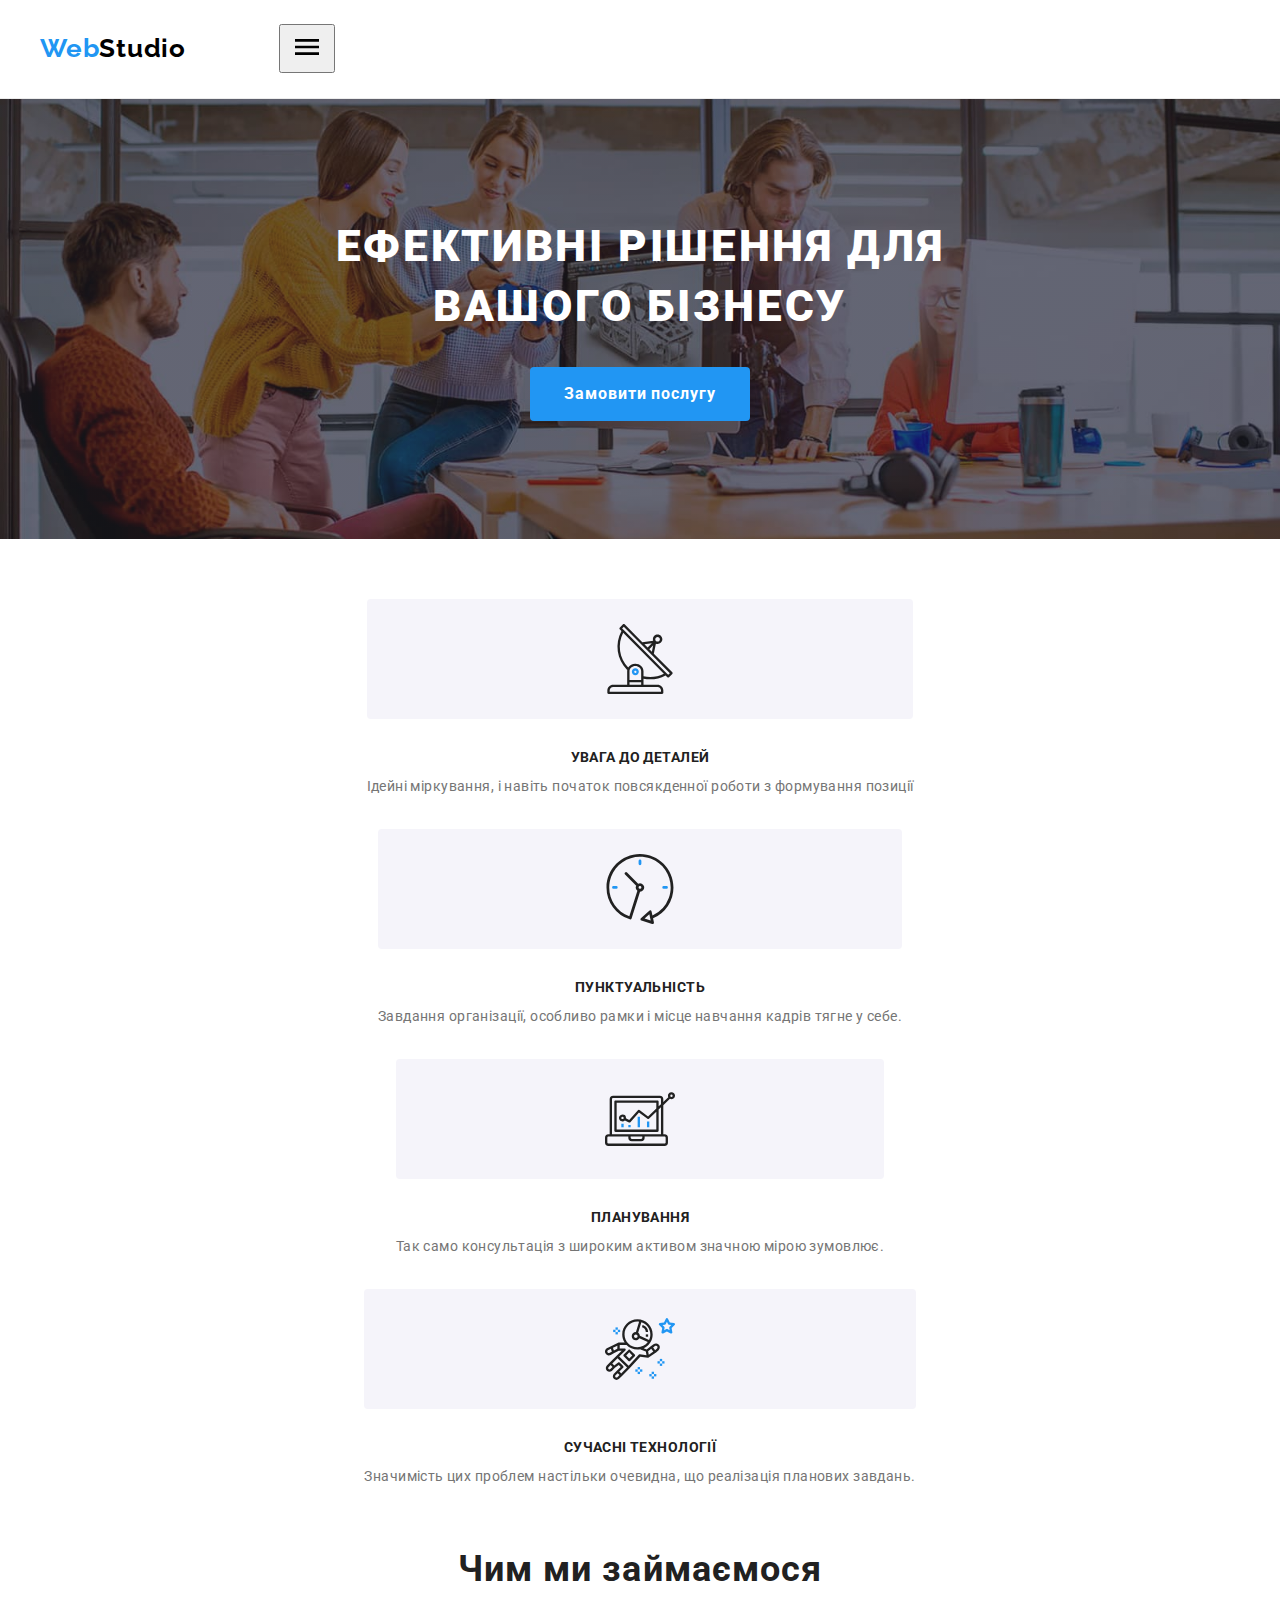
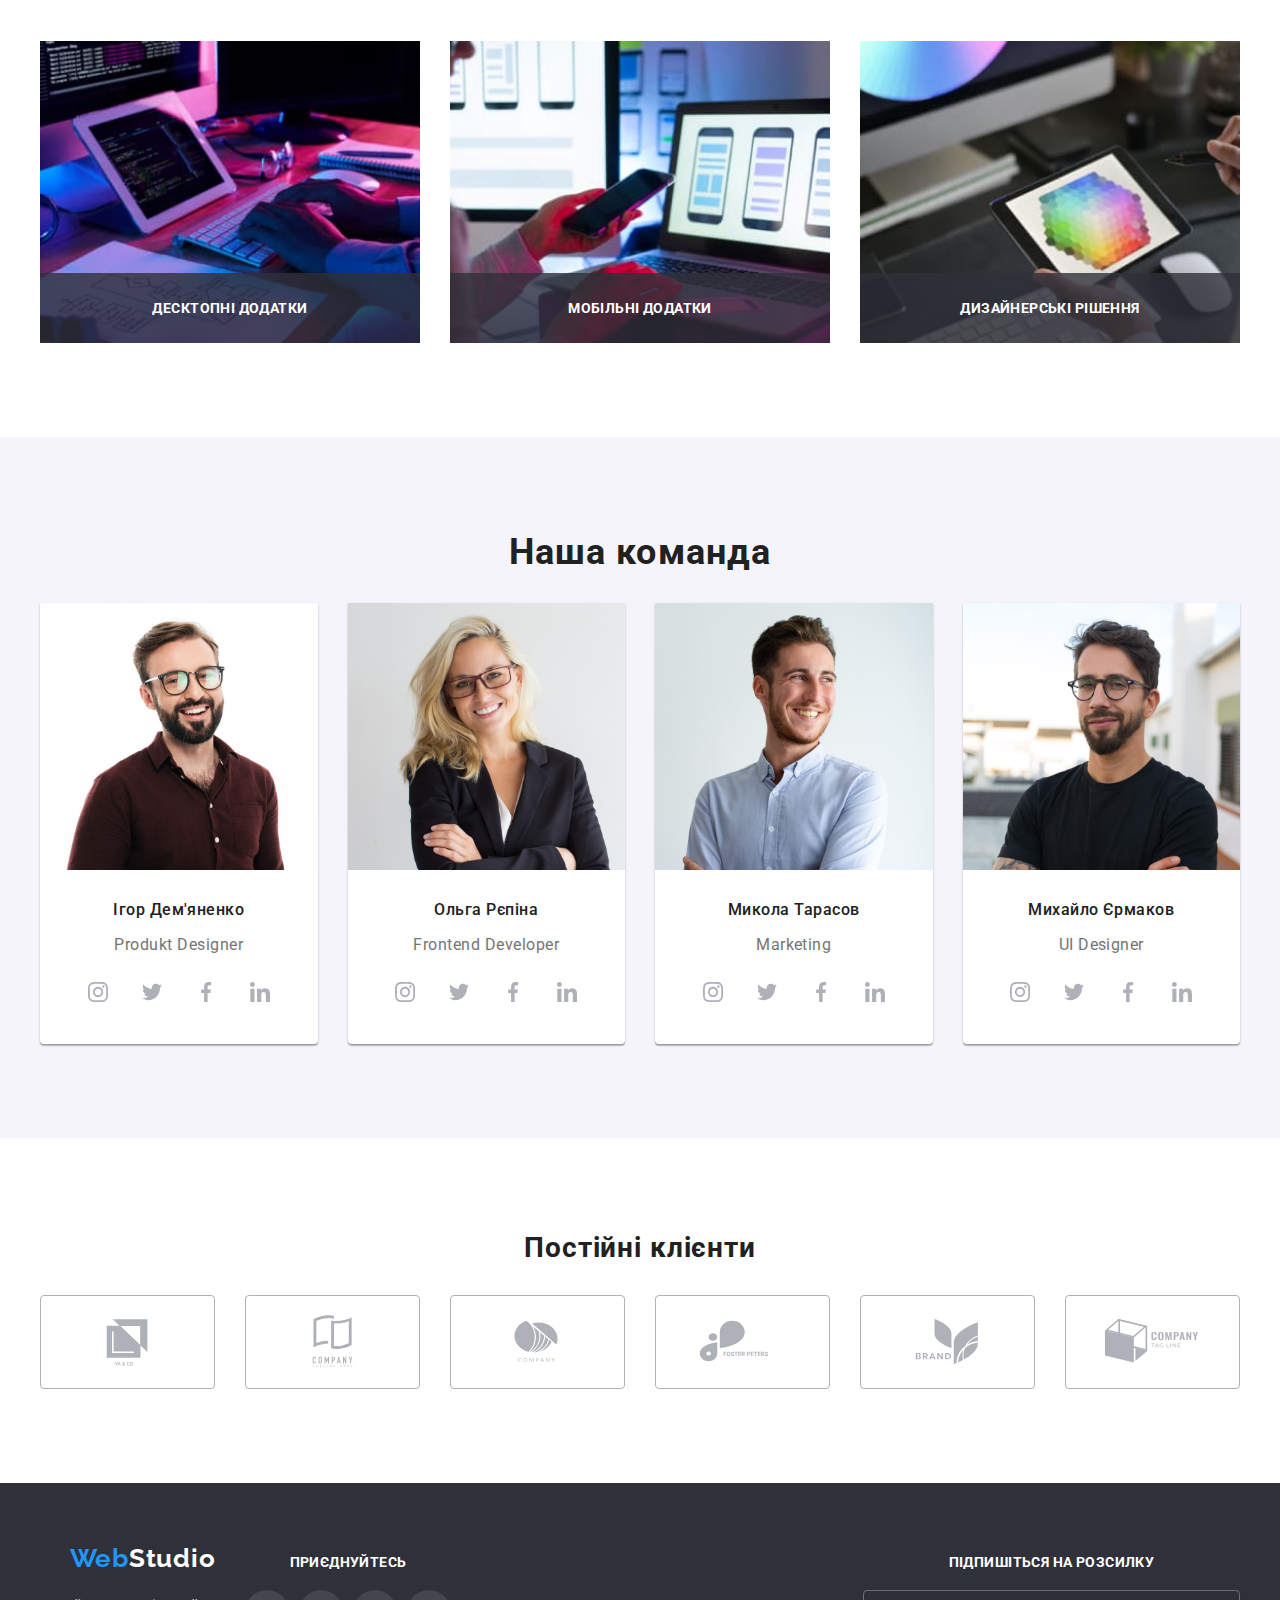
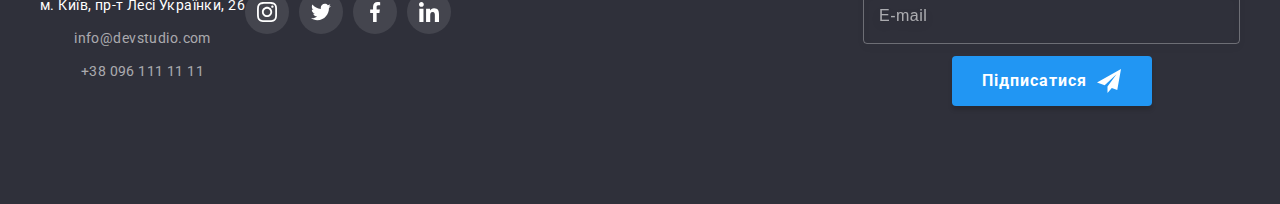
==== commit 11b6bf5c: "Меню" ====
--- a/index.html
+++ b/index.html
@@ -47,7 +47,7 @@
           </svg>
         </button> 
       </div>
-      <div class="mob-menu" data-menu>
+      <div class="mob-menu is-hidden" data-menu>
         <div class="container">
           <div class="mob-menu-top">
             <button type="button" class="menu-close" data-menu-close>X</button>
@@ -62,7 +62,7 @@
               +38 096 111 11 11
             </a>
             <a class="mob-menu__mail" href="mailto:info@devstudio.com">
-            i nfo@devstudio.com
+            info@devstudio.com
             </a>
             <ul class="mob-soc list">
               <li class="mob-soc__item">
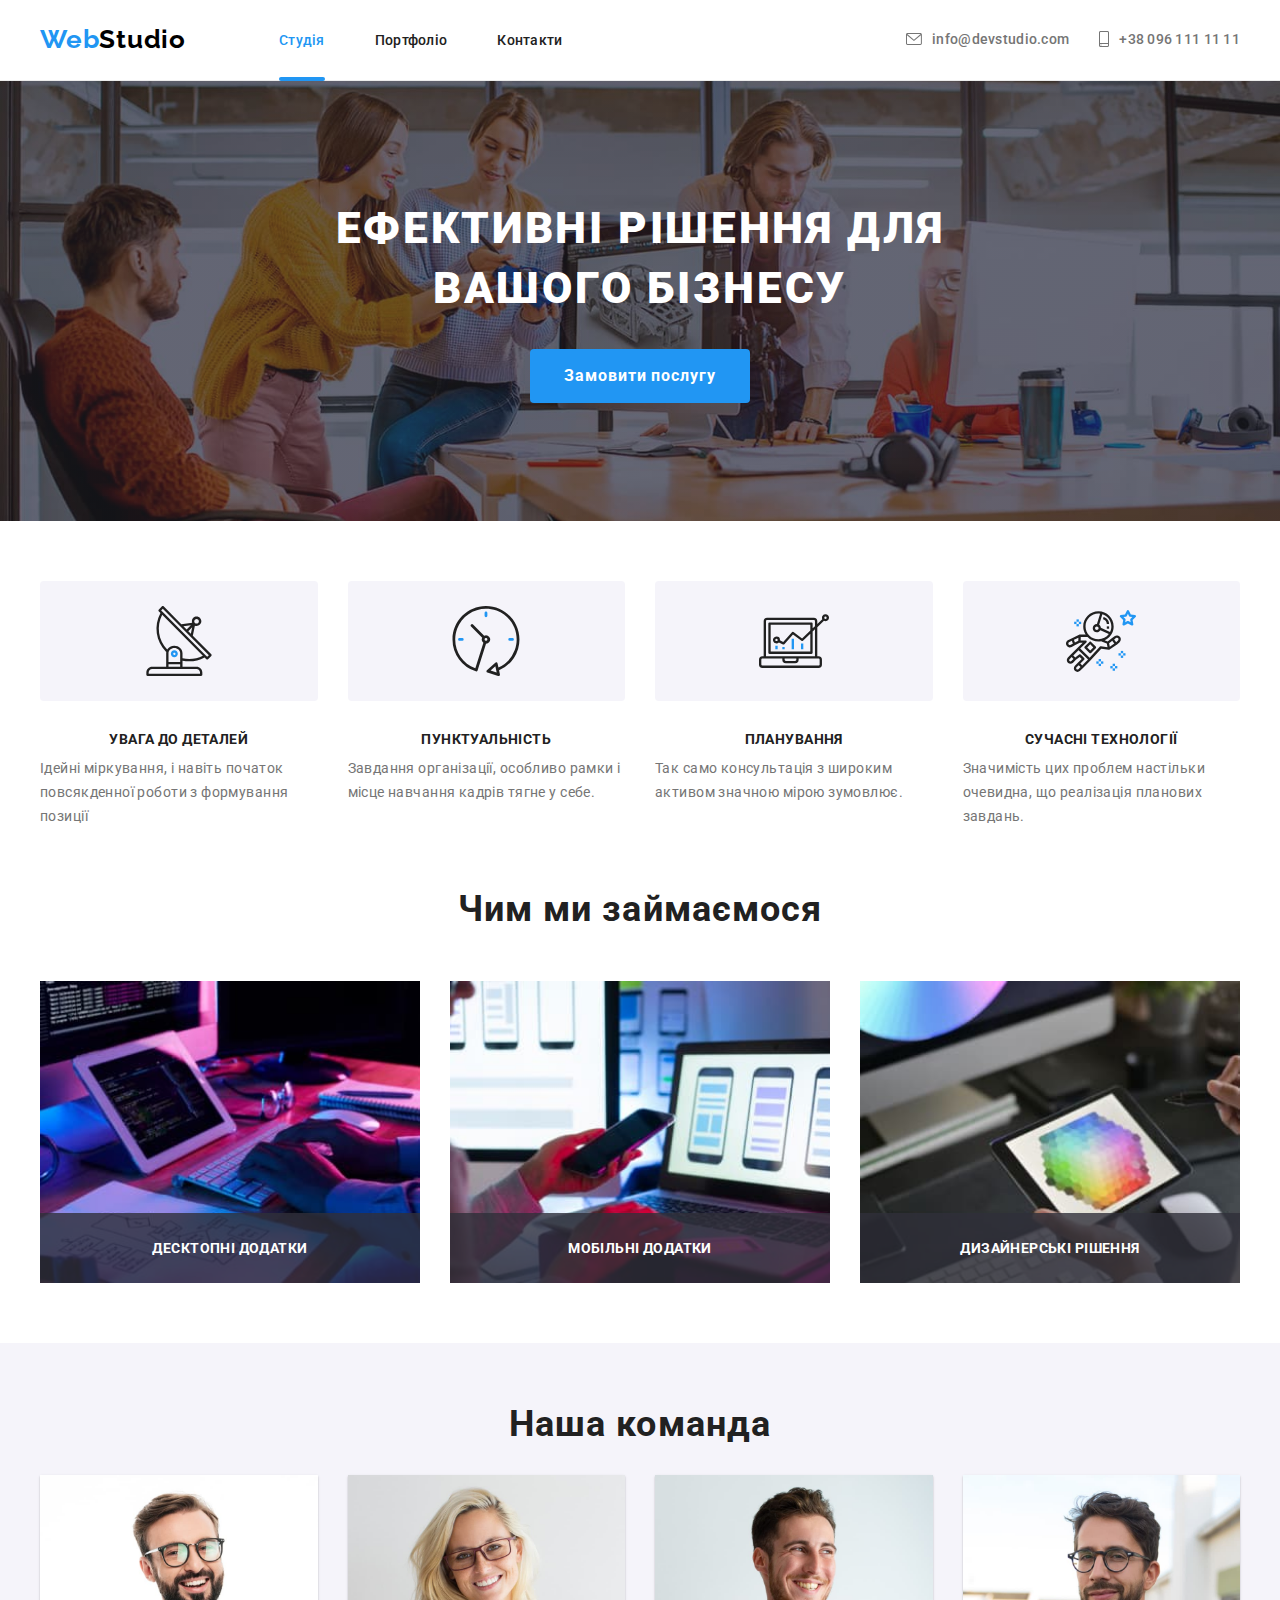
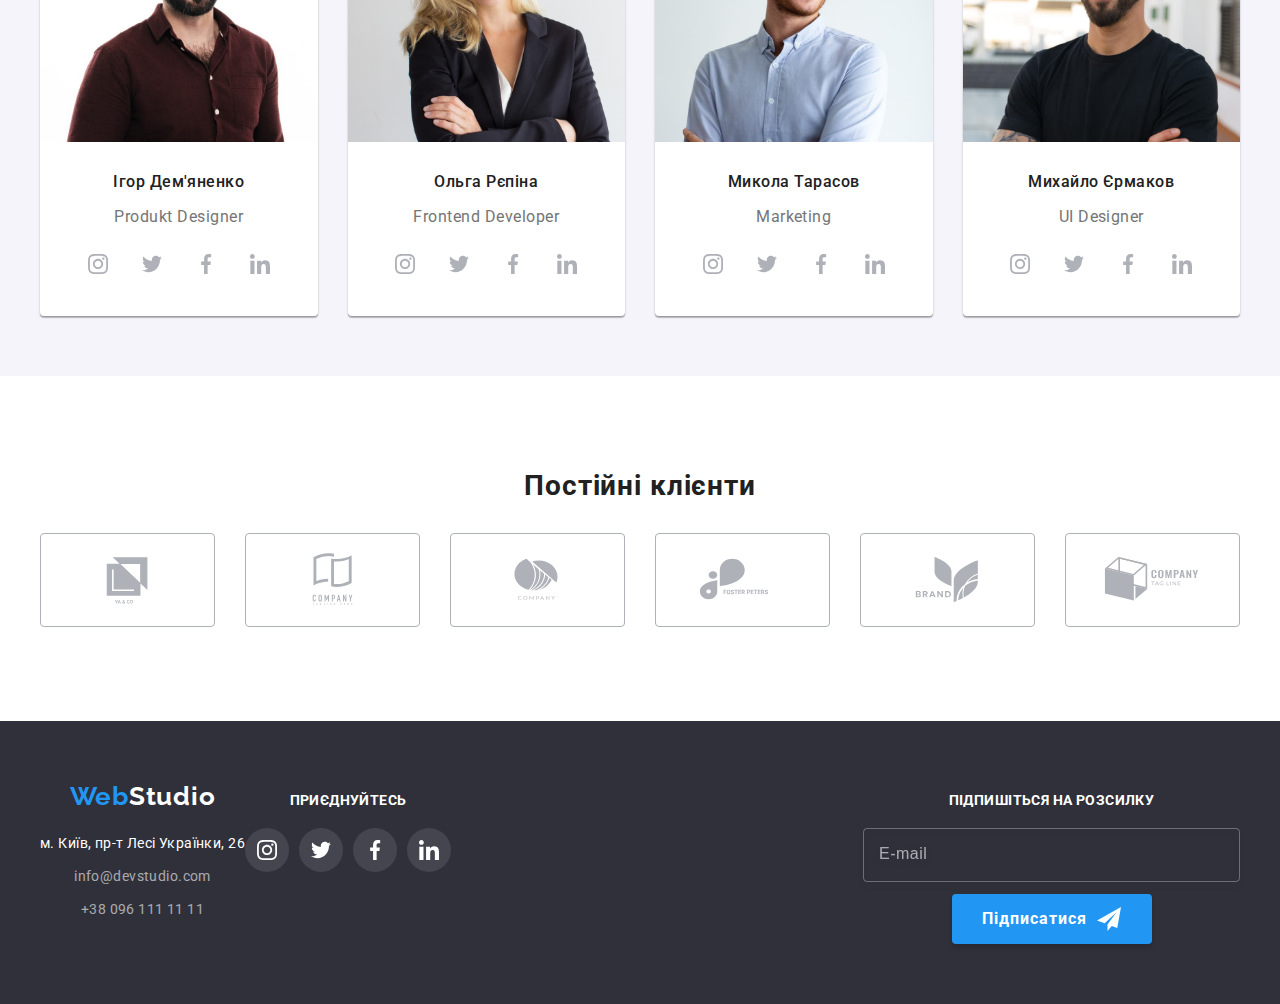
==== commit 17d87d6f: "Секція переваги" ====
--- a/index.html
+++ b/index.html
@@ -489,8 +489,11 @@
 									<svg class="check-icon" width="16px" height="15px">
 										<use href="./images/ikonky.svg#icon-iconcheck"></use>
 									</svg>
-								</span>               
-								Погоджуюся з розсилкою та приймаю <a class="input-policy">Умови договору</a>
+								</span>
+                <em class="modal-condition">
+                  Погоджуюся з розсилкою та приймаю <a class="input-policy">Умови договору</a>
+                </em>               
+								
               </label>
 						</div>
             <div class="modal-input-button">
--- a/css/main.min.css
+++ b/css/main.min.css
@@ -1 +1 @@
-h1,h2,h3,h4,h5,h6,p{margin:0}img{display:block;width:100%;height:auto;max-width:100%}body{font-family:"Roboto",sans-serif;background-color:var(--primary--white-color);color:var(--primary-text-color);margin:0}.list{list-style:none;margin:0;padding:0}.section,.portfolio{padding:94px 0}.container{width:100%;padding-left:15px;padding-right:15px;margin:0 auto}@media screen and (min-width: 480px){.container{max-width:480px}}@media screen and (min-width: 768px){.container{max-width:768px}}@media screen and (min-width: 1200px){.container{max-width:1200px}}.is-hidden{opacity:0;visibility:hidden;pointer-events:none}.backdrop{position:fixed;top:0;left:0;width:100%;height:100%;background-color:rgba(0,0,0,.2);transition:opacity var(--tran)}.modal{position:absolute;top:50%;left:50%;transform:translate(-50%, -50%);max-width:480px;box-shadow:0px 1px 3px rgba(0,0,0,.12),0px 1px 1px rgba(0,0,0,.14),0px 2px 1px rgba(0,0,0,.2);border-radius:4px;width:calc(100% - 30px);padding:40px;background-color:var(--primary--white-color)}.button-modal{position:absolute;display:flex;top:8px;right:8px;width:30px;height:30px;justify-content:center;align-items:center;border:1px solid rgba(0,0,0,.1);border-radius:50%;cursor:pointer;background-color:#fff;transition:color var(--tran),background-color var(--tran)}.button-modal:hover,.button-modal:focus{fill:var(--button-active-color)}.modal-title{font-weight:700;font-size:20px;line-height:1.15;text-align:center;letter-spacing:.03em;margin-bottom:12px;color:var(--title-text-color)}.modal-field{position:relative}.modal-field:not(:last-child){margin-bottom:10px}.icon-input{position:relative}.modal-icon{position:absolute;top:50%;transform:translateY(50%);left:12px;top:0px}.modal-input:focus+.modal-icon{fill:var(--accent-color)}.input-label{display:block;font-weight:400;font-size:12px;line-height:1.1667;letter-spacing:.01em;color:var(--primary-text-color);margin-bottom:4px}.check-text{font-size:14px;line-height:1.7;letter-spacing:.03em;color:var(--primary-text-color);display:flex;align-items:center;justify-content:center}.check-text span{width:16px;height:15px;background:var(--primary--white-color);border:2px solid var(--title-text-color);border-radius:2px;margin-right:7px;display:flex;align-items:center;justify-content:center;fill:rgba(0,0,0,0)}.modal-check:checked+.check-text span{background-color:var(--accent-color);border:none;fill:var(--primary--white-color)}.modal-check:focus+.check-text span{border-color:var(--accent-color)}.modal-check{font-size:12px}.input-policy{letter-spacing:.03em;font-size:14px;line-height:1.7;text-decoration:underline;color:var(--accent-color);margin-left:5px}.modal-input{font-size:12px;width:100%;height:40px;margin-top:0px;border-radius:5px;border:1px solid rgba(33,33,33,.2);border-radius:4px;padding-left:42px;color:var(--title-text-color);outline:rgba(0,0,0,0)}.modal-input:focus{border-color:var(--accent-color)}.modal-comment{font-size:12px;width:100%;height:120px;border:1px solid rgba(33,33,33,.2);border-radius:4px;resize:none;padding:16px 12px;margin-bottom:20px}.modal-comment:hover,.modal-comment:focus{outline-color:var(--accent-color)}.modal-comment::-moz-placeholder{font-weight:400;font-size:12px;line-height:1.1667;letter-spacing:.01em;color:rgba(117,117,117,.5)}.modal-comment:-ms-input-placeholder{font-weight:400;font-size:12px;line-height:1.1667;letter-spacing:.01em;color:rgba(117,117,117,.5)}.modal-comment::placeholder{font-weight:400;font-size:12px;line-height:1.1667;letter-spacing:.01em;color:rgba(117,117,117,.5)}.modal-input-button{display:flex;align-items:center;justify-content:center;margin-top:30px}.input-button{width:200px;height:50px;font-weight:700;font-size:16px;line-height:1.8;box-shadow:0px 4px 4px rgba(0,0,0,.15);border-radius:4px;border-color:rgba(0,0,0,0);align-items:center;letter-spacing:.06em;margin:0 auto;color:var(--primary--white-color);background-color:var(--accent-color);cursor:pointer}.input-button:hover,.input-button:focus{background-color:var(--button-active-color);color:var(--primary--white-color);transition:color 250ms cubic-bezier(0.4, 0, 0.2, 1),background-color 250ms cubic-bezier(0.4, 0, 0.2, 1),box-shadow 250ms cubic-bezier(0.4, 0, 0.2, 1)}:root{--primary-text-color: #757575;--title-text-color: #212121;--accent-color: #2196F3;--primary--white-color: #FFFFFF;--button-active-color: #188CEB;--iconka-links: #AFB1B8;--tran: 250ms cubic-bezier(0.4, 0, 0.2, 1)}.header{align-items:center;margin:0 auto;padding-top:24px;padding-bottom:25px;border-bottom:1px solid #ececec}.logo{display:block;font-family:"Raleway";font-style:normal;font-weight:700;font-size:26px;line-height:1.1923;letter-spacing:.03em;color:var(--accent-color);text-decoration:none}.header__logo{margin-right:93px}.logo-studio{font-family:"Raleway";font-style:normal;font-weight:700;font-size:26px;line-height:1.1923;letter-spacing:.03em;color:#000}.nav{display:none}.header__container{display:flex;align-items:center}.menu{display:flex;align-items:center;gap:50px}.authnav{display:flex;padding:0;margin:0;align-items:center;gap:30px}.authnav:hover,.authnav:focus{color:var(--accent-color)}.header__authnav{display:none;margin-left:auto}.authnav__item{display:flex;align-items:center}.menu__link,.authnav a,.footer .authnav__mail,.footer .authnav__tel{text-decoration:none}.menu__link{position:relative;padding:32px 0;font-weight:500;font-size:14px;line-height:1.1428;letter-spacing:.02em;color:var(--title-text-color);transition:color var(--tran)}.menu__link:hover,.menu__link:focus,.menu__link.menu__link-current{color:var(--accent-color)}.menu__link-current::after{content:"";position:absolute;display:block;width:100%;height:4px;bottom:-1px;left:0;background-color:var(--accent-color);border-radius:2px;transition:background-color var(--tran)}.authnav__mail{display:flex;align-items:center;font-weight:500;font-size:14px;line-height:1.1428;letter-spacing:.02em;color:var(--primary-text-color);transition:color var(--tran)}.authnav__mail:hover,.authnav__mail:focus{color:var(--accent-color)}.authnav__icon-mail{align-items:center;justify-content:center;margin-right:10px;fill:currentColor}.authnav__tel{display:flex;font-style:normal;font-weight:500;font-size:14px;line-height:1.1428;letter-spacing:.02em;text-transform:uppercase;color:var(--primary-text-color);transition:color var(--tran)}.authnav__tel:hover,.authnav__tel:focus{color:var(--accent-color)}.authnav__icon-tel{align-items:center;justify-content:center;margin-right:10px;fill:currentColor}.mob-menu{position:fixed;top:0;z-index:1;width:100vw;height:100vh;background-color:#fff;padding-top:35px;padding-bottom:48px;padding-right:21px}.mob-menu>.container{height:100%;display:flex;flex-direction:column;justify-content:space-between;overflow:auto}.menu-close{display:block;margin-left:auto}.menu-list{padding-left:40px;margin-bottom:302px}.menu-list__item:not(:last-child){margin-bottom:32px}.menu-list__link{font-family:"Roboto";font-style:normal;font-weight:500;font-size:40px;line-height:1.175;letter-spacing:.02em;color:#212121;text-decoration:none}.mob-menu__tel{display:block;font-family:"Roboto";font-style:normal;font-weight:500;font-size:34px;line-height:1.1764;letter-spacing:.02em;color:#2196f3;text-decoration:none;padding-left:40px;margin-bottom:32px}.mob-menu__mail{display:block;font-family:"Roboto";font-style:normal;font-weight:500;font-size:24px;line-height:1.1666;letter-spacing:.02em;color:#757575;text-decoration:none;padding-left:40px}.mob-soc{display:flex;padding-left:40px;margin-top:64px;gap:30px}.mob-soc__link{font-family:"Roboto";font-style:normal;font-weight:500;font-size:18px;line-height:1.3333;letter-spacing:.02em;color:#2196f3;text-decoration:none}.hero{width:100%;background-size:cover;margin:0 auto;background-color:#2f303a;background-image:linear-gradient(rgba(47, 48, 58, 0.4), rgba(47, 48, 58, 0.4)),url(../images/header-img.jpg);background-repeat:no-repeat;background-position:center;text-align:center;padding-top:118px;padding-bottom:118px}.hero-container{align-items:center}.hero-title{font-weight:900;font-size:26px;line-height:1.6153;letter-spacing:.06em;text-transform:uppercase;align-items:center;color:#fff;margin:0 auto;margin-bottom:30px}@media screen and (min-width: 768px){.hero-title{width:360px}}@media screen and (min-width: 1200px){.hero-title{width:696px;font-size:44px;line-height:1.3636}}.button-hero{font-family:"Roboto";font-style:normal;font-weight:700;font-size:16px;line-height:1.875;align-items:center;letter-spacing:.06em;border-color:rgba(0,0,0,0);border-radius:4px;background-color:var(--accent-color);color:var(--primary--white-color);cursor:pointer;padding:10px 32px;transition:background-color var(--tran),color var(--tran)}.button-hero:hover,.button-hero:focus{background-color:var(--button-active-color)}.hidden{color:rgba(0,0,0,0);position:absolute;width:1px;height:1px;margin:-1px;border:0;padding:0;white-space:nowrap;-webkit-clip-path:inset(100%);clip-path:inset(100%);clip:rect(0 0 0 0);overflow:hidden}.section-title{font-weight:700;font-size:36px;line-height:1.166;text-align:start;letter-spacing:.03em;color:var(--title-text-color)}.section-advantages{padding:60px 0}.item-section{display:block}.item-section::before{display:block;content:"";height:120px;background:#f5f4fa;border-radius:4px;background-repeat:no-repeat;background-size:70px 70px;background-position:center;margin-bottom:30px}.list-section{display:flex;flex-direction:column;align-items:center;gap:30px}@media screen and (min-width: 768px){.list-section{flex-basis:calc((100% - 30px)/2)}}@media screen and (min-width: 1200px){.list-section{flex-basis:calc((100% - 90px)/4)}}.title-section{font-weight:700;font-size:14px;line-height:1.1428;letter-spacing:.03em;text-transform:uppercase;justify-content:start;color:var(--title-text-color);margin-bottom:10px;text-align:center}.text-section{font-weight:400;font-size:14px;line-height:1.7142;letter-spacing:.03em;color:var(--primary-text-color)}.icon-antenna::before{background-image:url(../images/antenna.svg)}.icon-clock::before{background-image:url(../images/clock.svg)}.icon-diagram::before{background-image:url(../images/diagram.svg)}.icon-astronaut::before{background-image:url(../images/astronaut.svg)}.profile{padding-top:0}@media screen and (max-width: 1199px){.profile{display:none}}@media screen and (min-width: 1200px){.profile{display:flex}}.section-profile{font-weight:700;font-size:36px;line-height:1.166;text-align:center;letter-spacing:.03em;color:var(--title-text-color);margin-bottom:50px}.container-profile{display:flex;align-items:start;gap:30px;padding-bottom:94px}.link-profile{display:block;flex-basis:calc((100% - 60px)/3);position:relative}.profile-text{position:absolute;display:flex;justify-content:center;align-items:center;left:0;bottom:0;width:100%;height:70px;font-style:normal;font-weight:700;font-size:14px;line-height:1.1428;text-align:center;letter-spacing:.03em;text-transform:uppercase;color:var(--primary--white-color);background-color:rgba(47,48,58,.8)}.teams{background:#f5f4fa}.teams-title{font-weight:700;font-size:28px;line-height:1.1785;text-align:center;letter-spacing:.03em;color:var(--title-text-color);margin-bottom:30px}@media screen and (min-width: 1200px){.teams-title{font-size:36px;line-height:1.1666}}.container-teams{display:flex;flex-wrap:wrap;align-items:start;gap:30px}.link-teams{background:#fff;box-shadow:0px 1px 3px rgba(0,0,0,.12),0px 1px 1px rgba(0,0,0,.14),0px 2px 1px rgba(0,0,0,.2);border-radius:0px 0px 4px 4px;display:block}@media screen and (min-width: 480px){.link-teams{flex-basis:100%}}@media screen and (min-width: 768px){.link-teams{flex-basis:calc((100% - 30px)/2)}}@media screen and (min-width: 1200px){.link-teams{flex-basis:calc((100% - 90px)/4)}}.section-teams{font-style:normal;font-weight:500;font-size:16px;line-height:1.1875;text-align:center;letter-spacing:.03em;color:var(--title-text-color);margin-bottom:10px}.teams-tetle{padding:30px 0}.text-teams{font-style:normal;font-weight:400;font-size:16px;line-height:1.1875;text-align:center;letter-spacing:.03em;color:var(--primary-text-color);margin:16px}.teams-list{display:flex;justify-content:center;gap:10px}.teams-item{width:44px;height:44px}.teams-link{width:100%;height:100%;background-color:var(--primary--white-color);border-radius:50%;display:flex;align-items:center;justify-content:center;transition:fill var(--tran),background-color var(--tran)}.teams-link:hover,.teams-link:focus{background-color:var(--accent-color)}.teams-icon{fill:var(--iconka-links);transition:fill var(--tran)}.teams-icon:hover,.teams-icon:focus{fill:var(--primary--white-color)}.teams-link:hover .teams-icon,.teams-link:focus .teams-icon{fill:var(--primary--white-color)}.klient{padding-top:60px;padding-bottom:60px}@media screen and (min-width: 1200px){.klient{padding-top:94px;padding-bottom:94px}}.klient-title{font-style:normal;font-weight:700;font-size:28px;line-height:1.1666;text-align:center;letter-spacing:.03em;color:var(--title-text-color);margin-bottom:30px}.container-klient{display:flex;flex-wrap:wrap;align-items:center;justify-content:center;gap:30px}.klient-list{width:calc((100% - 30px)/2)}@media screen and (min-width: 480px){.klient-list{width:calc((100% - 30px)/2)}}@media screen and (min-width: 768px){.klient-list{width:calc((100% - 60px)/3)}}@media screen and (min-width: 1200px){.klient-list{width:calc((100% - 150px)/6)}}.klient-link{display:flex;justify-content:center;align-items:center;height:92px;color:#afb1b8;border-radius:4px;border:1px solid #afb1b8;transition:color var(--tran),border var(--tran)}.klient-link:hover,.klient-link:focus{color:#2196f3;border:1px solid #2196f3}.klient-icon{fill:currentColor}.footer{background-color:#2f303a;padding:60px 0}.footer-container{display:block;text-align:center;justify-content:center}@media screen and (min-width: 1200px){.footer-container{display:flex;align-items:baseline}}@media screen and (min-width: 1200px){.footer-container{display:flex;align-items:baseline}}@media screen and (min-width: 480px){.footer-adres{margin-bottom:60px}}.container-logo{display:block;margin-top:0;margin-bottom:20px}.logofooter{font-family:"Raleway";font-style:normal;font-weight:700;font-size:26px;line-height:1.1923;letter-spacing:.03em;color:var(--accent-color);text-decoration:none}.logo-footer{font-family:"Raleway";font-style:normal;font-weight:700;font-size:26px;line-height:1.1923;letter-spacing:.03em;color:var(--primary--white-color);margin-top:60px}.footer-link li:not(:last-child){margin-bottom:9px}.item-footer{display:inline-block;font-weight:400;font-style:normal;font-size:14px;line-height:1.7142;letter-spacing:.03em;color:var(--primary--white-color);text-decoration:none;transition:color var(--tran)}.item-footer:hover,.item-footer:focus{color:var(--button-active-color)}.link-mail-footer{display:inline-block;font-weight:400;font-style:normal;font-size:14px;line-height:1.7142;letter-spacing:.03em;text-decoration:none;color:rgba(255,255,255,.6);transition:color var(--tran)}.link-mail-footer:hover,.link-mail-footer:focus{color:var(--button-active-color)}.link-tel-footer{font-weight:400;font-style:normal;font-size:14px;line-height:1.7142;letter-spacing:.03em;text-decoration:none;color:rgba(255,255,255,.6);transition:color var(--tran)}.link-tel-footer:hover,.link-tel-footer:focus{color:var(--button-active-color)}.social{margin-right:auto;margin-bottom:60px}.footer-internet{display:blok}.footer-internet-title{display:block;margin-bottom:20px;font-style:normal;font-weight:700;font-size:14px;line-height:1.1428;letter-spacing:.03em;text-transform:uppercase;color:var(--primary--white-color)}.footer-internet-link{display:flex}.social-list{display:flex;justify-content:center;gap:10px}.social-item{width:44px;height:44px}.social-link{width:100%;height:100%;background-color:rgba(255,255,255,.1);border-radius:50%;display:flex;align-items:center;justify-content:center;transition:background-color var(--tran)}.social-link:hover,.social-link:focus{background-color:var(--accent-color)}.social-link:hover .teams-icon,.social-link:focus .teams-icon{fill:var(--primary--white-color)}.social-icon{fill:var(--primary--white-color)}.social-icon:hover,.social-icon:focus{fill:var(--primary--white-color)}.footer-subtitle{font-style:normal;font-weight:700;font-size:14px;line-height:1.1428;letter-spacing:.03em;margin-bottom:20px;text-transform:uppercase;color:var(--primary--white-color)}.signup-field{display:flex;flex-direction:column;align-items:center;gap:12px}.signup-input{width:358px;height:50px;background-color:rgba(0,0,0,0);border:1px solid rgba(255,255,255,.3);filter:drop-shadow(0px 4px 4px rgba(0, 0, 0, 0.15));border-radius:4px;color:var(--primary--white-color);padding-left:15px}.signup-input::-moz-placeholder{font-size:16px;line-height:1.25;letter-spacing:.03em;color:rgba(255,255,255,.6)}.signup-input:-ms-input-placeholder{font-size:16px;line-height:1.25;letter-spacing:.03em;color:rgba(255,255,255,.6)}.signup-input::placeholder{font-size:16px;line-height:1.25;letter-spacing:.03em;color:rgba(255,255,255,.6)}.signup-input:hover,.signup-input:focus{border-color:var(--button-active-color)}.signup-input:focus{outline:var(--button-active-color)}.signup-button{display:flex;align-items:center;justify-content:center;min-width:200px;height:50px;margin:0;background:var(--accent-color);box-shadow:0px 4px 4px rgba(0,0,0,.15);border-radius:4px;border:rgba(0,0,0,0);font-family:inherit;font-weight:700;font-size:16px;line-height:1.875;cursor:pointer;text-align:center;letter-spacing:.06em;color:var(--primary--white-color);transition:background-color var(--tran)}.signup-button:hover,.signup-button:focus{background-color:var(--button-active-color)}.sign-icon{margin-left:10px;width:24px;height:24px;fill:currentColor}.portfolio-filters{display:flex;justify-content:center;gap:8px;margin-bottom:50px}.container-filter-portfolio{padding-bottom:16px}.container-portfolio{padding-top:34px}.button-portfolio{font-family:"Roboto";font-style:normal;font-weight:500;font-size:16px;line-height:1.625;text-align:center;letter-spacing:.03em;padding:6px 22px;background:#f5f4fa;border-radius:4px;color:var(--title-text-color);border-color:rgba(0,0,0,0);flex-basis:calc((100% - 32px)/5);cursor:pointer;transition:background-color var(--tran),color var(--tran),box-shadow var(--tran),border-radius var(--tran)}.button-portfolio:hover,.button-portfolio:focus{background-color:var(--accent-color);color:var(--primary--white-color);box-shadow:0px 3px 1px rgba(0,0,0,.1),0px 1px 2px rgba(0,0,0,.08),0px 2px 2px rgba(0,0,0,.12);border-radius:4px}.section-portfolio{font-weight:700;font-size:18px;line-height:2;letter-spacing:.06em;color:var(--title-text-color);margin-bottom:4px}.text-portfolio{font-size:16px;line-height:1.875;letter-spacing:.03em;color:var(--primary-text-color)}.items-portfolio{display:flex;flex-wrap:wrap;gap:30px}.link-portfolio{background:var(--primary--white-color);width:calc((100% - 60px)/3)}.portfolio-img{display:block;text-decoration:none}.portfolio-img:hover,.portfolio-img:focus{box-shadow:0px 1px 1px rgba(0,0,0,.12),0px 4px 4px rgba(0,0,0,.06),1px 4px 6px rgba(0,0,0,.16)}.overlay{position:relative;overflow:hidden}.portfolio-img:hover .portfolio-text,.portfolio-img:focus .portfolio-text{transform:translateY(0);opacity:1}.portfolio-text{position:absolute;top:0;display:flex;align-items:center;padding:0 24px;height:100%;background-color:rgba(33,150,243,.9);font-style:normal;font-weight:400;font-size:18px;line-height:1.1556;letter-spacing:.03em;color:var(--primary--white-color);transform:translateY(100%);transition:transform 250ms cubic-bezier(0.4, 0, 0.2, 1)}.portfolio-img:hover .portfolio-text,.portfolio-img:focus .portfolio-text{transform:translateY(0);opacity:1}.tetle-portfolio{display:block;padding:20px 24px;border:1px solid #eee;border-top:0}/*# sourceMappingURL=main.min.css.map */+h1,h2,h3,h4,h5,h6,p{margin:0}img{display:block;width:100%;height:auto;max-width:100%}body{font-family:"Roboto",sans-serif;background-color:var(--primary--white-color);color:var(--primary-text-color);margin:0}.list{list-style:none;margin:0;padding:0}.section,.portfolio{padding:60px 0}.container{width:100%;padding-left:15px;padding-right:15px;margin:0 auto}@media screen and (min-width: 480px){.container{max-width:480px}}@media screen and (min-width: 768px){.container{max-width:768px}}@media screen and (min-width: 1200px){.container{max-width:1200px}}.is-hidden{opacity:0;visibility:hidden;pointer-events:none}.backdrop{position:fixed;top:0;left:0;width:100%;height:100%;background-color:rgba(0,0,0,.2);transition:opacity var(--tran)}.modal{position:absolute;top:50%;left:50%;transform:translate(-50%, -50%);max-width:480px;box-shadow:0px 1px 3px rgba(0,0,0,.12),0px 1px 1px rgba(0,0,0,.14),0px 2px 1px rgba(0,0,0,.2);border-radius:4px;width:calc(100% - 30px);padding:40px;background-color:var(--primary--white-color)}.button-modal{position:absolute;display:flex;top:8px;right:8px;width:30px;height:30px;justify-content:center;align-items:center;border:1px solid rgba(0,0,0,.1);border-radius:50%;cursor:pointer;background-color:#fff;transition:color var(--tran),background-color var(--tran)}.button-modal:hover,.button-modal:focus{fill:var(--button-active-color)}.modal-title{font-weight:700;font-size:20px;line-height:1.15;text-align:center;letter-spacing:.03em;margin-bottom:12px;color:var(--title-text-color)}.modal-field{position:relative}.modal-field:not(:last-child){margin-bottom:10px}.icon-input{position:relative}.modal-icon{position:absolute;top:50%;transform:translateY(50%);left:12px;top:0px}.modal-input:focus+.modal-icon{fill:var(--accent-color)}.input-label{display:block;font-weight:400;font-size:12px;line-height:1.1667;letter-spacing:.01em;color:var(--primary-text-color);margin-bottom:4px}.check-text{font-size:14px;line-height:1.7;letter-spacing:.03em;color:var(--primary-text-color);display:flex;align-items:center;justify-content:center}.check-text span{width:16px;height:15px;background:var(--primary--white-color);border:2px solid var(--title-text-color);border-radius:2px;margin-right:7px;display:flex;align-items:center;justify-content:center;fill:rgba(0,0,0,0)}.modal-check:checked+.check-text span{background-color:var(--accent-color);border:none;fill:var(--primary--white-color)}.modal-check:focus+.check-text span{border-color:var(--accent-color)}.modal-check{font-size:12px}.input-policy{letter-spacing:.03em;font-size:14px;line-height:1.7;text-decoration:underline;color:var(--accent-color);margin-left:5px}.modal-input{font-size:12px;width:100%;height:40px;margin-top:0px;border-radius:5px;border:1px solid rgba(33,33,33,.2);border-radius:4px;padding-left:42px;color:var(--title-text-color);outline:rgba(0,0,0,0)}.modal-input:focus{border-color:var(--accent-color)}.modal-comment{font-size:12px;width:100%;height:120px;border:1px solid rgba(33,33,33,.2);border-radius:4px;resize:none;padding:16px 12px;margin-bottom:20px}.modal-comment:hover,.modal-comment:focus{outline-color:var(--accent-color)}.modal-comment::-moz-placeholder{font-weight:400;font-size:12px;line-height:1.1667;letter-spacing:.01em;color:rgba(117,117,117,.5)}.modal-comment:-ms-input-placeholder{font-weight:400;font-size:12px;line-height:1.1667;letter-spacing:.01em;color:rgba(117,117,117,.5)}.modal-comment::placeholder{font-weight:400;font-size:12px;line-height:1.1667;letter-spacing:.01em;color:rgba(117,117,117,.5)}.modal-input-button{display:flex;align-items:center;justify-content:center;margin-top:30px}.input-button{width:200px;height:50px;font-weight:700;font-size:16px;line-height:1.8;box-shadow:0px 4px 4px rgba(0,0,0,.15);border-radius:4px;border-color:rgba(0,0,0,0);align-items:center;letter-spacing:.06em;margin:0 auto;color:var(--primary--white-color);background-color:var(--accent-color);cursor:pointer}.input-button:hover,.input-button:focus{background-color:var(--button-active-color);color:var(--primary--white-color);transition:color 250ms cubic-bezier(0.4, 0, 0.2, 1),background-color 250ms cubic-bezier(0.4, 0, 0.2, 1),box-shadow 250ms cubic-bezier(0.4, 0, 0.2, 1)}.modal-condition{font-style:normal;font-weight:400;font-size:12px;line-height:1.166;letter-spacing:.03em;color:#757575}:root{--primary-text-color: #757575;--title-text-color: #212121;--accent-color: #2196F3;--primary--white-color: #FFFFFF;--button-active-color: #188CEB;--iconka-links: #AFB1B8;--tran: 250ms cubic-bezier(0.4, 0, 0.2, 1)}.header{align-items:center;margin:0 auto;padding-top:24px;padding-bottom:25px;border-bottom:1px solid #ececec}.logo{display:block;font-family:"Raleway";font-style:normal;font-weight:700;font-size:26px;line-height:1.1923;letter-spacing:.03em;color:var(--accent-color);text-decoration:none}.header__logo{margin-right:auto}@media screen and (min-width: 768px){.header__logo{margin-right:93px}}.logo-studio{font-family:"Raleway";font-style:normal;font-weight:700;font-size:26px;line-height:1.1923;letter-spacing:.03em;color:#000}@media screen and (max-width: 767px){.nav{display:none}}.header__container{display:flex;align-items:center;justify-content:flex-start}@media screen and (min-width: 1200x){.header__container{justify-content:center}}@media screen and (min-width: 768px){.header__nav{margin-right:auto}}.menu{display:flex;align-items:center;gap:50px}.authnav{padding:0;margin:0;align-items:center;gap:30px}.authnav:hover,.authnav:focus{color:var(--accent-color)}@media screen and (max-width: 767px){.header__authnav{display:none;margin-left:87px}}@media screen and (min-width: 1200px){.header__authnav{display:flex}}.authnav__item{display:flex;align-items:center}.menu__link,.authnav a,.footer .authnav__mail,.footer .authnav__tel{text-decoration:none}.menu__link{position:relative;padding:32px 0;font-weight:500;font-size:14px;line-height:1.1428;letter-spacing:.02em;color:var(--title-text-color);transition:color var(--tran)}.menu__link:hover,.menu__link:focus,.menu__link.menu__link-current{color:var(--accent-color)}.menu__link-current::after{content:"";position:absolute;display:block;width:100%;height:4px;bottom:-1px;left:0;background-color:var(--accent-color);border-radius:2px;transition:background-color var(--tran)}.authnav__mail{display:flex;align-items:center;font-weight:500;font-size:14px;line-height:1.1428;letter-spacing:.02em;color:var(--primary-text-color);transition:color var(--tran)}.authnav__mail:hover,.authnav__mail:focus{color:var(--accent-color)}.authnav__icon-mail{align-items:center;justify-content:center;margin-right:10px;fill:currentColor}.authnav__tel{display:flex;font-style:normal;font-weight:500;font-size:14px;line-height:1.1428;letter-spacing:.02em;text-transform:uppercase;color:var(--primary-text-color);transition:color var(--tran)}.authnav__tel:hover,.authnav__tel:focus{color:var(--accent-color)}.authnav__icon-tel{align-items:center;justify-content:center;margin-right:10px;fill:currentColor}.menu-open{padding:0;display:flex;align-items:center;justify-content:center;background-color:rgba(0,0,0,0);border-color:rgba(0,0,0,0);color:#000}@media screen and (min-width: 768px){.menu-open{display:none}}.mob-menu{position:fixed;top:0;z-index:1;width:100vw;height:100vh;background-color:#fff;padding-top:35px;padding-bottom:48px;padding-right:21px}.mob-menu>.container{height:100%;display:flex;flex-direction:column;justify-content:space-between;overflow:auto}@media screen and (min-width: 768px){.mob-menu{display:none}}.menu-close{display:block;margin-left:auto}.menu-list{padding-left:40px;margin-bottom:302px}.menu-list__item:not(:last-child){margin-bottom:32px}.menu-list__link{font-family:"Roboto";font-style:normal;font-weight:500;font-size:40px;line-height:1.175;letter-spacing:.02em;color:#212121;text-decoration:none}.mob-menu__tel{display:block;font-family:"Roboto";font-style:normal;font-weight:500;font-size:34px;line-height:1.1764;letter-spacing:.02em;color:#2196f3;text-decoration:none;padding-left:40px;margin-bottom:32px}.mob-menu__mail{display:block;font-family:"Roboto";font-style:normal;font-weight:500;font-size:24px;line-height:1.1666;letter-spacing:.02em;color:#757575;text-decoration:none;padding-left:40px}.mob-soc{display:flex;padding-left:40px;margin-top:64px;gap:30px}.mob-soc__link{font-family:"Roboto";font-style:normal;font-weight:500;font-size:18px;line-height:1.3333;letter-spacing:.02em;color:#2196f3;text-decoration:none}.hero{width:100%;background-size:cover;margin:0 auto;background-color:#2f303a;background-image:linear-gradient(rgba(47, 48, 58, 0.4), rgba(47, 48, 58, 0.4)),url(../images/header-img.jpg);background-repeat:no-repeat;background-position:center;text-align:center;padding-top:118px;padding-bottom:118px}.hero-container{align-items:center}.hero-title{font-weight:900;font-size:26px;line-height:1.6153;letter-spacing:.06em;text-transform:uppercase;align-items:center;color:#fff;margin:0 auto;margin-bottom:30px}@media screen and (min-width: 768px){.hero-title{width:360px}}@media screen and (min-width: 1200px){.hero-title{width:696px;font-size:44px;line-height:1.3636}}.button-hero{font-family:"Roboto";font-style:normal;font-weight:700;font-size:16px;line-height:1.875;align-items:center;letter-spacing:.06em;border-color:rgba(0,0,0,0);border-radius:4px;background-color:var(--accent-color);color:var(--primary--white-color);cursor:pointer;padding:10px 32px;transition:background-color var(--tran),color var(--tran)}.button-hero:hover,.button-hero:focus{background-color:var(--button-active-color)}.hidden{color:rgba(0,0,0,0);position:absolute;width:1px;height:1px;margin:-1px;border:0;padding:0;white-space:nowrap;-webkit-clip-path:inset(100%);clip-path:inset(100%);clip:rect(0 0 0 0);overflow:hidden}.section-title{font-weight:700;font-size:36px;line-height:1.166;text-align:start;letter-spacing:.03em;color:var(--title-text-color)}.section-advantages{padding:60px 0}.list-section{display:flex;align-items:flex-start;gap:30px}@media screen and (max-width: 767px){.list-section{flex-direction:column}}@media screen and (max-width: 1199px){.list-section{flex-wrap:wrap;justify-content:center}}@media screen and (max-width: 1200px){.list-section{display:flex}}.item-section{display:block}.item-section::before{display:block;content:"";height:120px;background:#f5f4fa;border-radius:4px;background-repeat:no-repeat;background-size:70px 70px;background-position:center;margin-bottom:30px}@media screen and (min-width: 768px){.item-section{width:calc((100% - 30px)/2)}}@media screen and (min-width: 1200px){.item-section{width:calc((100% - 90px)/4)}}.title-section{font-weight:700;font-size:14px;line-height:1.1428;letter-spacing:.03em;text-transform:uppercase;justify-content:start;color:var(--title-text-color);margin-bottom:10px;text-align:center}.text-section{font-weight:400;font-size:14px;line-height:1.7142;letter-spacing:.03em;color:var(--primary-text-color)}.icon-antenna::before{background-image:url(../images/antenna.svg)}.icon-clock::before{background-image:url(../images/clock.svg)}.icon-diagram::before{background-image:url(../images/diagram.svg)}.icon-astronaut::before{background-image:url(../images/astronaut.svg)}.profile{padding-top:0}@media screen and (max-width: 1199px){.profile{display:none}}@media screen and (min-width: 1200px){.profile{display:flex}}.section-profile{font-weight:700;font-size:36px;line-height:1.166;text-align:center;letter-spacing:.03em;color:var(--title-text-color);margin-bottom:50px}.container-profile{display:flex;align-items:start;gap:30px;padding-bottom:94px}.link-profile{display:block;flex-basis:calc((100% - 60px)/3);position:relative}.profile-text{position:absolute;display:flex;justify-content:center;align-items:center;left:0;bottom:0;width:100%;height:70px;font-style:normal;font-weight:700;font-size:14px;line-height:1.1428;text-align:center;letter-spacing:.03em;text-transform:uppercase;color:var(--primary--white-color);background-color:rgba(47,48,58,.8)}.teams{background:#f5f4fa}.teams-title{font-weight:700;font-size:28px;line-height:1.1785;text-align:center;letter-spacing:.03em;color:var(--title-text-color);margin-bottom:30px}@media screen and (min-width: 1200px){.teams-title{font-size:36px;line-height:1.1666}}.container-teams{display:flex;flex-wrap:wrap;align-items:start;gap:30px}.link-teams{background:#fff;box-shadow:0px 1px 3px rgba(0,0,0,.12),0px 1px 1px rgba(0,0,0,.14),0px 2px 1px rgba(0,0,0,.2);border-radius:0px 0px 4px 4px;display:block}@media screen and (min-width: 480px){.link-teams{flex-basis:100%}}@media screen and (min-width: 768px){.link-teams{flex-basis:calc((100% - 30px)/2)}}@media screen and (min-width: 1200px){.link-teams{flex-basis:calc((100% - 90px)/4)}}.section-teams{font-style:normal;font-weight:500;font-size:16px;line-height:1.1875;text-align:center;letter-spacing:.03em;color:var(--title-text-color);margin-bottom:10px}.teams-tetle{padding:30px 0}.text-teams{font-style:normal;font-weight:400;font-size:16px;line-height:1.1875;text-align:center;letter-spacing:.03em;color:var(--primary-text-color);margin:16px}.teams-list{display:flex;justify-content:center;gap:10px}.teams-item{width:44px;height:44px}.teams-link{width:100%;height:100%;background-color:var(--primary--white-color);border-radius:50%;display:flex;align-items:center;justify-content:center;transition:fill var(--tran),background-color var(--tran)}.teams-link:hover,.teams-link:focus{background-color:var(--accent-color)}.teams-icon{fill:var(--iconka-links);transition:fill var(--tran)}.teams-icon:hover,.teams-icon:focus{fill:var(--primary--white-color)}.teams-link:hover .teams-icon,.teams-link:focus .teams-icon{fill:var(--primary--white-color)}.klient{padding-top:60px;padding-bottom:60px}@media screen and (min-width: 1200px){.klient{padding-top:94px;padding-bottom:94px}}.klient-title{font-style:normal;font-weight:700;font-size:28px;line-height:1.1666;text-align:center;letter-spacing:.03em;color:var(--title-text-color);margin-bottom:30px}.container-klient{display:flex;flex-wrap:wrap;align-items:center;justify-content:center;gap:30px}.klient-list{width:calc((100% - 30px)/2)}@media screen and (min-width: 480px){.klient-list{width:calc((100% - 30px)/2)}}@media screen and (min-width: 768px){.klient-list{width:calc((100% - 60px)/3)}}@media screen and (min-width: 1200px){.klient-list{width:calc((100% - 150px)/6)}}.klient-link{display:flex;justify-content:center;align-items:center;height:92px;color:#afb1b8;border-radius:4px;border:1px solid #afb1b8;transition:color var(--tran),border var(--tran)}.klient-link:hover,.klient-link:focus{color:#2196f3;border:1px solid #2196f3}.klient-icon{fill:currentColor}.footer{background-color:#2f303a;padding:60px 0}.footer-container{display:block;text-align:center;justify-content:center}@media screen and (min-width: 1200px){.footer-container{display:flex;align-items:baseline}}@media screen and (min-width: 1200px){.footer-container{display:flex;align-items:baseline}}@media screen and (max-width: 767px){.footer-adres{margin-bottom:60px}}.container-logo{display:block;margin-top:0;margin-bottom:20px}.logofooter{font-family:"Raleway";font-style:normal;font-weight:700;font-size:26px;line-height:1.1923;letter-spacing:.03em;color:var(--accent-color);text-decoration:none}.logo-footer{font-family:"Raleway";font-style:normal;font-weight:700;font-size:26px;line-height:1.1923;letter-spacing:.03em;color:var(--primary--white-color);margin-top:60px}.footer-link li:not(:last-child){margin-bottom:9px}.item-footer{display:inline-block;font-weight:400;font-style:normal;font-size:14px;line-height:1.7142;letter-spacing:.03em;color:var(--primary--white-color);text-decoration:none;transition:color var(--tran)}.item-footer:hover,.item-footer:focus{color:var(--button-active-color)}.link-mail-footer{display:inline-block;font-weight:400;font-style:normal;font-size:14px;line-height:1.7142;letter-spacing:.03em;text-decoration:none;color:rgba(255,255,255,.6);transition:color var(--tran)}.link-mail-footer:hover,.link-mail-footer:focus{color:var(--button-active-color)}.link-tel-footer{font-weight:400;font-style:normal;font-size:14px;line-height:1.7142;letter-spacing:.03em;text-decoration:none;color:rgba(255,255,255,.6);transition:color var(--tran)}.link-tel-footer:hover,.link-tel-footer:focus{color:var(--button-active-color)}.social{margin-right:auto;margin-bottom:60px}.footer-internet{display:blok}.footer-internet-title{display:block;margin-bottom:20px;font-style:normal;font-weight:700;font-size:14px;line-height:1.1428;letter-spacing:.03em;text-transform:uppercase;color:var(--primary--white-color)}.footer-internet-link{display:flex}.social-list{display:flex;justify-content:center;gap:10px}.social-item{width:44px;height:44px}.social-link{width:100%;height:100%;background-color:rgba(255,255,255,.1);border-radius:50%;display:flex;align-items:center;justify-content:center;transition:background-color var(--tran)}.social-link:hover,.social-link:focus{background-color:var(--accent-color)}.social-link:hover .teams-icon,.social-link:focus .teams-icon{fill:var(--primary--white-color)}.social-icon{fill:var(--primary--white-color)}.social-icon:hover,.social-icon:focus{fill:var(--primary--white-color)}.footer-subtitle{font-style:normal;font-weight:700;font-size:14px;line-height:1.1428;letter-spacing:.03em;margin-bottom:20px;text-transform:uppercase;color:var(--primary--white-color)}.signup-field{display:flex;flex-direction:column;align-items:center;gap:12px}.signup-input{width:358px;height:50px;background-color:rgba(0,0,0,0);border:1px solid rgba(255,255,255,.3);filter:drop-shadow(0px 4px 4px rgba(0, 0, 0, 0.15));border-radius:4px;color:var(--primary--white-color);padding-left:15px}.signup-input::-moz-placeholder{font-size:16px;line-height:1.25;letter-spacing:.03em;color:rgba(255,255,255,.6)}.signup-input:-ms-input-placeholder{font-size:16px;line-height:1.25;letter-spacing:.03em;color:rgba(255,255,255,.6)}.signup-input::placeholder{font-size:16px;line-height:1.25;letter-spacing:.03em;color:rgba(255,255,255,.6)}.signup-input:hover,.signup-input:focus{border-color:var(--button-active-color)}.signup-input:focus{outline:var(--button-active-color)}.signup-button{display:flex;align-items:center;justify-content:center;min-width:200px;height:50px;margin:0;background:var(--accent-color);box-shadow:0px 4px 4px rgba(0,0,0,.15);border-radius:4px;border:rgba(0,0,0,0);font-family:inherit;font-weight:700;font-size:16px;line-height:1.875;cursor:pointer;text-align:center;letter-spacing:.06em;color:var(--primary--white-color);transition:background-color var(--tran)}.signup-button:hover,.signup-button:focus{background-color:var(--button-active-color)}.sign-icon{margin-left:10px;width:24px;height:24px;fill:currentColor}.portfolio-filters{display:flex;justify-content:center;gap:8px;margin-bottom:50px}.container-filter-portfolio{padding-bottom:16px}.container-portfolio{padding-top:34px}.button-portfolio{font-family:"Roboto";font-style:normal;font-weight:500;font-size:16px;line-height:1.625;text-align:center;letter-spacing:.03em;padding:6px 22px;background:#f5f4fa;border-radius:4px;color:var(--title-text-color);border-color:rgba(0,0,0,0);flex-basis:calc((100% - 32px)/5);cursor:pointer;transition:background-color var(--tran),color var(--tran),box-shadow var(--tran),border-radius var(--tran)}.button-portfolio:hover,.button-portfolio:focus{background-color:var(--accent-color);color:var(--primary--white-color);box-shadow:0px 3px 1px rgba(0,0,0,.1),0px 1px 2px rgba(0,0,0,.08),0px 2px 2px rgba(0,0,0,.12);border-radius:4px}.section-portfolio{font-weight:700;font-size:18px;line-height:2;letter-spacing:.06em;color:var(--title-text-color);margin-bottom:4px}.text-portfolio{font-size:16px;line-height:1.875;letter-spacing:.03em;color:var(--primary-text-color)}.items-portfolio{display:flex;flex-wrap:wrap;gap:30px}.link-portfolio{background:var(--primary--white-color);width:calc((100% - 60px)/3)}.portfolio-img{display:block;text-decoration:none}.portfolio-img:hover,.portfolio-img:focus{box-shadow:0px 1px 1px rgba(0,0,0,.12),0px 4px 4px rgba(0,0,0,.06),1px 4px 6px rgba(0,0,0,.16)}.overlay{position:relative;overflow:hidden}.portfolio-img:hover .portfolio-text,.portfolio-img:focus .portfolio-text{transform:translateY(0);opacity:1}.portfolio-text{position:absolute;top:0;display:flex;align-items:center;padding:0 24px;height:100%;background-color:rgba(33,150,243,.9);font-style:normal;font-weight:400;font-size:18px;line-height:1.1556;letter-spacing:.03em;color:var(--primary--white-color);transform:translateY(100%);transition:transform 250ms cubic-bezier(0.4, 0, 0.2, 1)}.portfolio-img:hover .portfolio-text,.portfolio-img:focus .portfolio-text{transform:translateY(0);opacity:1}.tetle-portfolio{display:block;padding:20px 24px;border:1px solid #eee;border-top:0}/*# sourceMappingURL=main.min.css.map */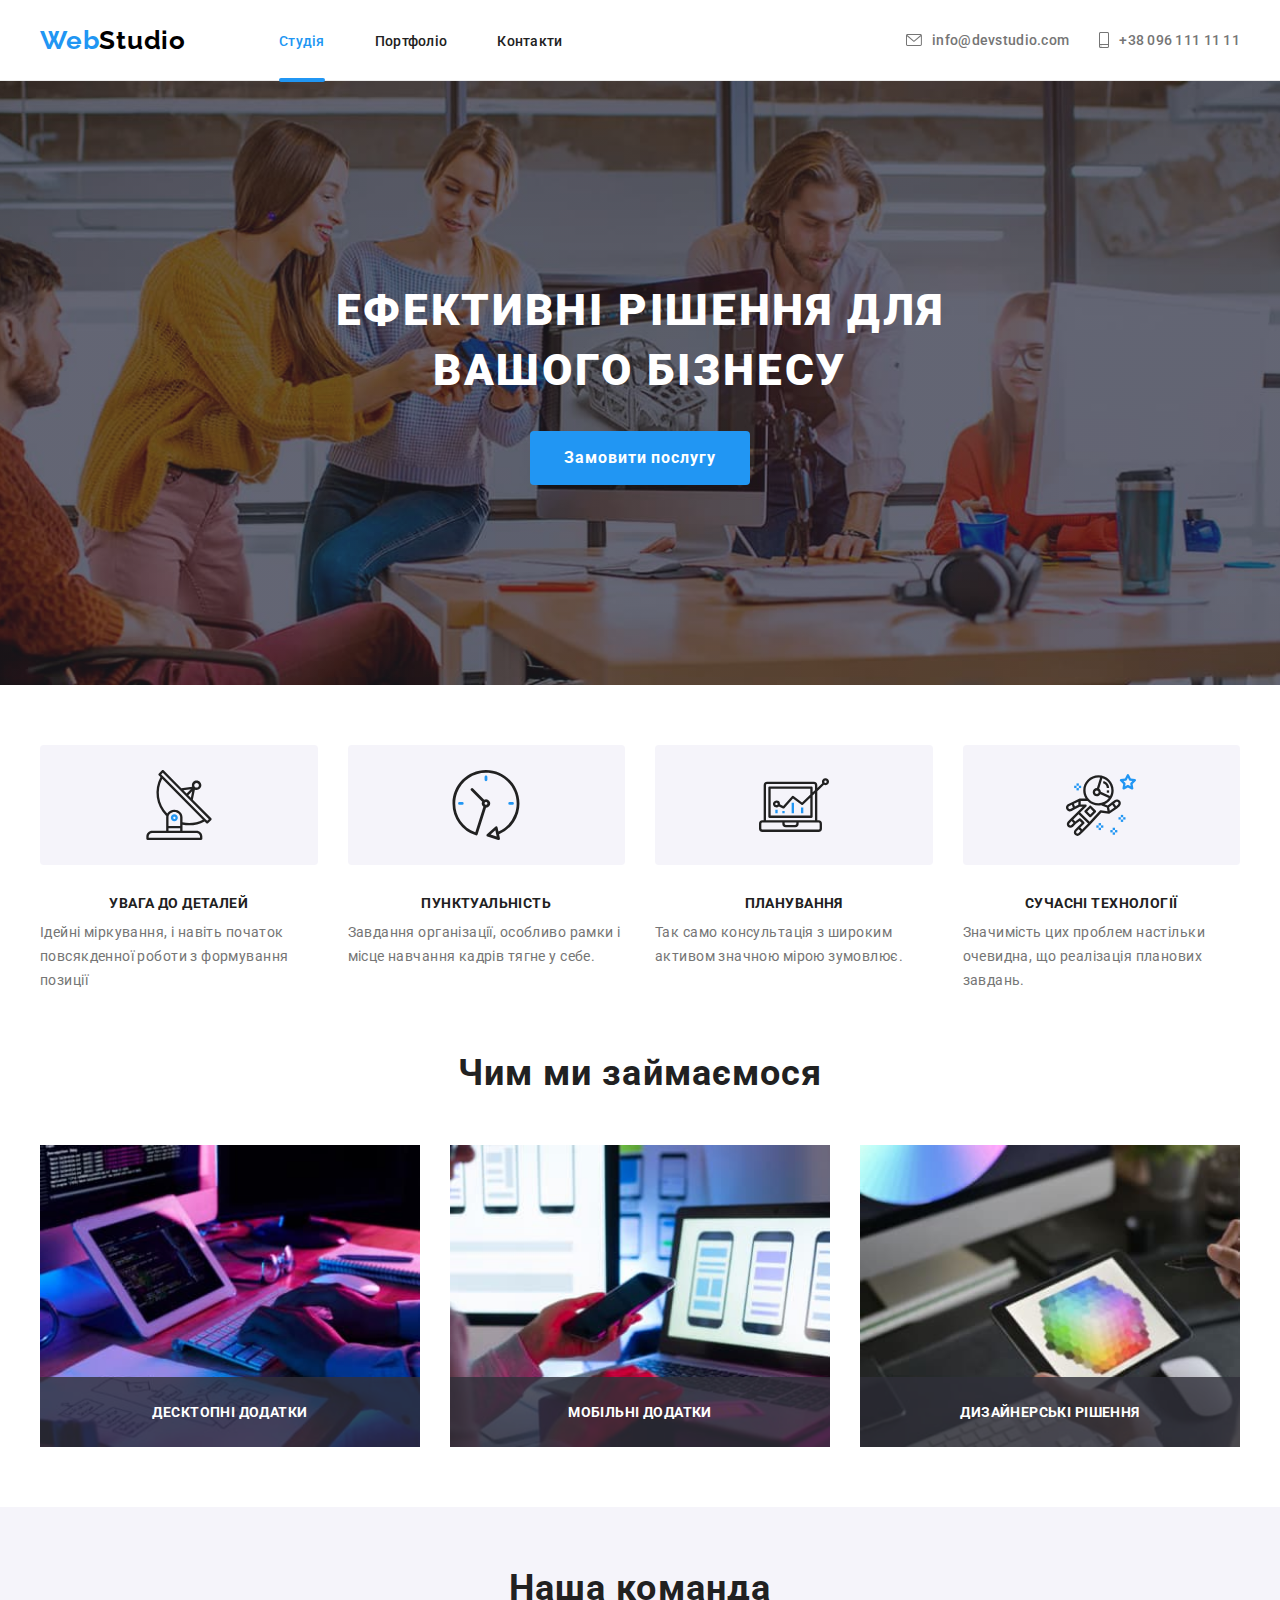
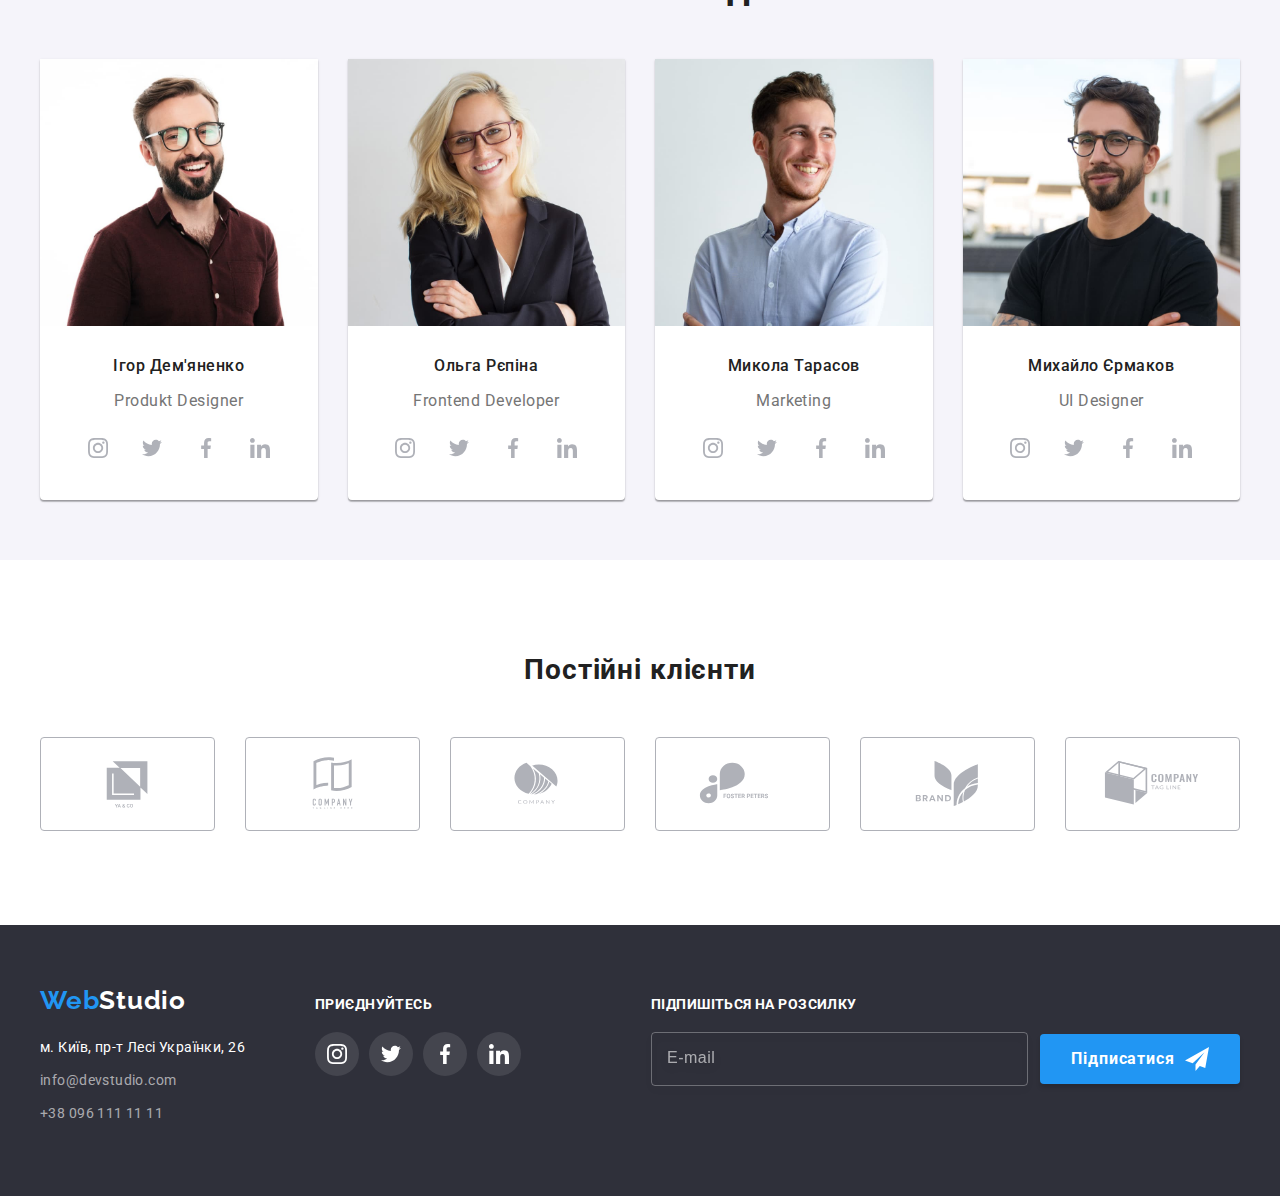
==== commit 03c2d151: "виправлено20/12/2022" ====
--- a/index.html
+++ b/index.html
@@ -58,12 +58,18 @@
             </ul> 
           </div>       
           <div class="mob-menu-bottom">
-            <a class="mob-menu__tel" href="tel:+380961111111">
-              +38 096 111 11 11
-            </a>
-            <a class="mob-menu__mail" href="mailto:info@devstudio.com">
-            info@devstudio.com
-            </a>
+            <ul class="list">
+              <li>
+                <a class="mob-menu__tel" href="tel:+380961111111">
+                  +38 096 111 11 11
+                </a>
+              </li>
+              <li>
+                <a class="mob-menu__mail" href="mailto:info@devstudio.com">
+                  info@devstudio.com
+                </a>
+              </li>
+            </ul>           
             <ul class="mob-soc list">
               <li class="mob-soc__item">
               <a href="#" target="_blank" rel="noopenep noreferrer" class="mob-soc__link">Instagram</a>
--- a/css/main.min.css
+++ b/css/main.min.css
@@ -1 +1 @@
-h1,h2,h3,h4,h5,h6,p{margin:0}img{display:block;width:100%;height:auto;max-width:100%}body{font-family:"Roboto",sans-serif;background-color:var(--primary--white-color);color:var(--primary-text-color);margin:0}.list{list-style:none;margin:0;padding:0}.section,.portfolio{padding:60px 0}.container{width:100%;padding-left:15px;padding-right:15px;margin:0 auto}@media screen and (min-width: 480px){.container{max-width:480px}}@media screen and (min-width: 768px){.container{max-width:768px}}@media screen and (min-width: 1200px){.container{max-width:1200px}}.is-hidden{opacity:0;visibility:hidden;pointer-events:none}.backdrop{position:fixed;top:0;left:0;width:100%;height:100%;background-color:rgba(0,0,0,.2);transition:opacity var(--tran)}.modal{position:absolute;top:50%;left:50%;transform:translate(-50%, -50%);max-width:480px;box-shadow:0px 1px 3px rgba(0,0,0,.12),0px 1px 1px rgba(0,0,0,.14),0px 2px 1px rgba(0,0,0,.2);border-radius:4px;width:calc(100% - 30px);padding:40px;background-color:var(--primary--white-color)}.button-modal{position:absolute;display:flex;top:8px;right:8px;width:30px;height:30px;justify-content:center;align-items:center;border:1px solid rgba(0,0,0,.1);border-radius:50%;cursor:pointer;background-color:#fff;transition:color var(--tran),background-color var(--tran)}.button-modal:hover,.button-modal:focus{fill:var(--button-active-color)}.modal-title{font-weight:700;font-size:20px;line-height:1.15;text-align:center;letter-spacing:.03em;margin-bottom:12px;color:var(--title-text-color)}.modal-field{position:relative}.modal-field:not(:last-child){margin-bottom:10px}.icon-input{position:relative}.modal-icon{position:absolute;top:50%;transform:translateY(50%);left:12px;top:0px}.modal-input:focus+.modal-icon{fill:var(--accent-color)}.input-label{display:block;font-weight:400;font-size:12px;line-height:1.1667;letter-spacing:.01em;color:var(--primary-text-color);margin-bottom:4px}.check-text{font-size:14px;line-height:1.7;letter-spacing:.03em;color:var(--primary-text-color);display:flex;align-items:center;justify-content:center}.check-text span{width:16px;height:15px;background:var(--primary--white-color);border:2px solid var(--title-text-color);border-radius:2px;margin-right:7px;display:flex;align-items:center;justify-content:center;fill:rgba(0,0,0,0)}.modal-check:checked+.check-text span{background-color:var(--accent-color);border:none;fill:var(--primary--white-color)}.modal-check:focus+.check-text span{border-color:var(--accent-color)}.modal-check{font-size:12px}.input-policy{letter-spacing:.03em;font-size:14px;line-height:1.7;text-decoration:underline;color:var(--accent-color);margin-left:5px}.modal-input{font-size:12px;width:100%;height:40px;margin-top:0px;border-radius:5px;border:1px solid rgba(33,33,33,.2);border-radius:4px;padding-left:42px;color:var(--title-text-color);outline:rgba(0,0,0,0)}.modal-input:focus{border-color:var(--accent-color)}.modal-comment{font-size:12px;width:100%;height:120px;border:1px solid rgba(33,33,33,.2);border-radius:4px;resize:none;padding:16px 12px;margin-bottom:20px}.modal-comment:hover,.modal-comment:focus{outline-color:var(--accent-color)}.modal-comment::-moz-placeholder{font-weight:400;font-size:12px;line-height:1.1667;letter-spacing:.01em;color:rgba(117,117,117,.5)}.modal-comment:-ms-input-placeholder{font-weight:400;font-size:12px;line-height:1.1667;letter-spacing:.01em;color:rgba(117,117,117,.5)}.modal-comment::placeholder{font-weight:400;font-size:12px;line-height:1.1667;letter-spacing:.01em;color:rgba(117,117,117,.5)}.modal-input-button{display:flex;align-items:center;justify-content:center;margin-top:30px}.input-button{width:200px;height:50px;font-weight:700;font-size:16px;line-height:1.8;box-shadow:0px 4px 4px rgba(0,0,0,.15);border-radius:4px;border-color:rgba(0,0,0,0);align-items:center;letter-spacing:.06em;margin:0 auto;color:var(--primary--white-color);background-color:var(--accent-color);cursor:pointer}.input-button:hover,.input-button:focus{background-color:var(--button-active-color);color:var(--primary--white-color);transition:color 250ms cubic-bezier(0.4, 0, 0.2, 1),background-color 250ms cubic-bezier(0.4, 0, 0.2, 1),box-shadow 250ms cubic-bezier(0.4, 0, 0.2, 1)}.modal-condition{font-style:normal;font-weight:400;font-size:12px;line-height:1.166;letter-spacing:.03em;color:#757575}:root{--primary-text-color: #757575;--title-text-color: #212121;--accent-color: #2196F3;--primary--white-color: #FFFFFF;--button-active-color: #188CEB;--iconka-links: #AFB1B8;--tran: 250ms cubic-bezier(0.4, 0, 0.2, 1)}.header{align-items:center;margin:0 auto;padding-top:24px;padding-bottom:25px;border-bottom:1px solid #ececec}.logo{display:block;font-family:"Raleway";font-style:normal;font-weight:700;font-size:26px;line-height:1.1923;letter-spacing:.03em;color:var(--accent-color);text-decoration:none}.header__logo{margin-right:auto}@media screen and (min-width: 768px){.header__logo{margin-right:93px}}.logo-studio{font-family:"Raleway";font-style:normal;font-weight:700;font-size:26px;line-height:1.1923;letter-spacing:.03em;color:#000}@media screen and (max-width: 767px){.nav{display:none}}.header__container{display:flex;align-items:center;justify-content:flex-start}@media screen and (min-width: 1200x){.header__container{justify-content:center}}@media screen and (min-width: 768px){.header__nav{margin-right:auto}}.menu{display:flex;align-items:center;gap:50px}.authnav{padding:0;margin:0;align-items:center;gap:30px}.authnav:hover,.authnav:focus{color:var(--accent-color)}@media screen and (max-width: 767px){.header__authnav{display:none;margin-left:87px}}@media screen and (min-width: 1200px){.header__authnav{display:flex}}.authnav__item{display:flex;align-items:center}.menu__link,.authnav a,.footer .authnav__mail,.footer .authnav__tel{text-decoration:none}.menu__link{position:relative;padding:32px 0;font-weight:500;font-size:14px;line-height:1.1428;letter-spacing:.02em;color:var(--title-text-color);transition:color var(--tran)}.menu__link:hover,.menu__link:focus,.menu__link.menu__link-current{color:var(--accent-color)}.menu__link-current::after{content:"";position:absolute;display:block;width:100%;height:4px;bottom:-1px;left:0;background-color:var(--accent-color);border-radius:2px;transition:background-color var(--tran)}.authnav__mail{display:flex;align-items:center;font-weight:500;font-size:14px;line-height:1.1428;letter-spacing:.02em;color:var(--primary-text-color);transition:color var(--tran)}.authnav__mail:hover,.authnav__mail:focus{color:var(--accent-color)}.authnav__icon-mail{align-items:center;justify-content:center;margin-right:10px;fill:currentColor}.authnav__tel{display:flex;font-style:normal;font-weight:500;font-size:14px;line-height:1.1428;letter-spacing:.02em;text-transform:uppercase;color:var(--primary-text-color);transition:color var(--tran)}.authnav__tel:hover,.authnav__tel:focus{color:var(--accent-color)}.authnav__icon-tel{align-items:center;justify-content:center;margin-right:10px;fill:currentColor}.menu-open{padding:0;display:flex;align-items:center;justify-content:center;background-color:rgba(0,0,0,0);border-color:rgba(0,0,0,0);color:#000}@media screen and (min-width: 768px){.menu-open{display:none}}.mob-menu{position:fixed;top:0;z-index:1;width:100vw;height:100vh;background-color:#fff;padding-top:35px;padding-bottom:48px;padding-right:21px}.mob-menu>.container{height:100%;display:flex;flex-direction:column;justify-content:space-between;overflow:auto}@media screen and (min-width: 768px){.mob-menu{display:none}}.menu-close{display:block;margin-left:auto}.menu-list{padding-left:40px;margin-bottom:302px}.menu-list__item:not(:last-child){margin-bottom:32px}.menu-list__link{font-family:"Roboto";font-style:normal;font-weight:500;font-size:40px;line-height:1.175;letter-spacing:.02em;color:#212121;text-decoration:none}.mob-menu__tel{display:block;font-family:"Roboto";font-style:normal;font-weight:500;font-size:34px;line-height:1.1764;letter-spacing:.02em;color:#2196f3;text-decoration:none;padding-left:40px;margin-bottom:32px}.mob-menu__mail{display:block;font-family:"Roboto";font-style:normal;font-weight:500;font-size:24px;line-height:1.1666;letter-spacing:.02em;color:#757575;text-decoration:none;padding-left:40px}.mob-soc{display:flex;padding-left:40px;margin-top:64px;gap:30px}.mob-soc__link{font-family:"Roboto";font-style:normal;font-weight:500;font-size:18px;line-height:1.3333;letter-spacing:.02em;color:#2196f3;text-decoration:none}.hero{width:100%;background-size:cover;margin:0 auto;background-color:#2f303a;background-image:linear-gradient(rgba(47, 48, 58, 0.4), rgba(47, 48, 58, 0.4)),url(../images/header-img.jpg);background-repeat:no-repeat;background-position:center;text-align:center;padding-top:118px;padding-bottom:118px}.hero-container{align-items:center}.hero-title{font-weight:900;font-size:26px;line-height:1.6153;letter-spacing:.06em;text-transform:uppercase;align-items:center;color:#fff;margin:0 auto;margin-bottom:30px}@media screen and (min-width: 768px){.hero-title{width:360px}}@media screen and (min-width: 1200px){.hero-title{width:696px;font-size:44px;line-height:1.3636}}.button-hero{font-family:"Roboto";font-style:normal;font-weight:700;font-size:16px;line-height:1.875;align-items:center;letter-spacing:.06em;border-color:rgba(0,0,0,0);border-radius:4px;background-color:var(--accent-color);color:var(--primary--white-color);cursor:pointer;padding:10px 32px;transition:background-color var(--tran),color var(--tran)}.button-hero:hover,.button-hero:focus{background-color:var(--button-active-color)}.hidden{color:rgba(0,0,0,0);position:absolute;width:1px;height:1px;margin:-1px;border:0;padding:0;white-space:nowrap;-webkit-clip-path:inset(100%);clip-path:inset(100%);clip:rect(0 0 0 0);overflow:hidden}.section-title{font-weight:700;font-size:36px;line-height:1.166;text-align:start;letter-spacing:.03em;color:var(--title-text-color)}.section-advantages{padding:60px 0}.list-section{display:flex;align-items:flex-start;gap:30px}@media screen and (max-width: 767px){.list-section{flex-direction:column}}@media screen and (max-width: 1199px){.list-section{flex-wrap:wrap;justify-content:center}}@media screen and (max-width: 1200px){.list-section{display:flex}}.item-section{display:block}.item-section::before{display:block;content:"";height:120px;background:#f5f4fa;border-radius:4px;background-repeat:no-repeat;background-size:70px 70px;background-position:center;margin-bottom:30px}@media screen and (min-width: 768px){.item-section{width:calc((100% - 30px)/2)}}@media screen and (min-width: 1200px){.item-section{width:calc((100% - 90px)/4)}}.title-section{font-weight:700;font-size:14px;line-height:1.1428;letter-spacing:.03em;text-transform:uppercase;justify-content:start;color:var(--title-text-color);margin-bottom:10px;text-align:center}.text-section{font-weight:400;font-size:14px;line-height:1.7142;letter-spacing:.03em;color:var(--primary-text-color)}.icon-antenna::before{background-image:url(../images/antenna.svg)}.icon-clock::before{background-image:url(../images/clock.svg)}.icon-diagram::before{background-image:url(../images/diagram.svg)}.icon-astronaut::before{background-image:url(../images/astronaut.svg)}.profile{padding-top:0}@media screen and (max-width: 1199px){.profile{display:none}}@media screen and (min-width: 1200px){.profile{display:flex}}.section-profile{font-weight:700;font-size:36px;line-height:1.166;text-align:center;letter-spacing:.03em;color:var(--title-text-color);margin-bottom:50px}.container-profile{display:flex;align-items:start;gap:30px;padding-bottom:94px}.link-profile{display:block;flex-basis:calc((100% - 60px)/3);position:relative}.profile-text{position:absolute;display:flex;justify-content:center;align-items:center;left:0;bottom:0;width:100%;height:70px;font-style:normal;font-weight:700;font-size:14px;line-height:1.1428;text-align:center;letter-spacing:.03em;text-transform:uppercase;color:var(--primary--white-color);background-color:rgba(47,48,58,.8)}.teams{background:#f5f4fa}.teams-title{font-weight:700;font-size:28px;line-height:1.1785;text-align:center;letter-spacing:.03em;color:var(--title-text-color);margin-bottom:30px}@media screen and (min-width: 1200px){.teams-title{font-size:36px;line-height:1.1666}}.container-teams{display:flex;flex-wrap:wrap;align-items:start;gap:30px}.link-teams{background:#fff;box-shadow:0px 1px 3px rgba(0,0,0,.12),0px 1px 1px rgba(0,0,0,.14),0px 2px 1px rgba(0,0,0,.2);border-radius:0px 0px 4px 4px;display:block}@media screen and (min-width: 480px){.link-teams{flex-basis:100%}}@media screen and (min-width: 768px){.link-teams{flex-basis:calc((100% - 30px)/2)}}@media screen and (min-width: 1200px){.link-teams{flex-basis:calc((100% - 90px)/4)}}.section-teams{font-style:normal;font-weight:500;font-size:16px;line-height:1.1875;text-align:center;letter-spacing:.03em;color:var(--title-text-color);margin-bottom:10px}.teams-tetle{padding:30px 0}.text-teams{font-style:normal;font-weight:400;font-size:16px;line-height:1.1875;text-align:center;letter-spacing:.03em;color:var(--primary-text-color);margin:16px}.teams-list{display:flex;justify-content:center;gap:10px}.teams-item{width:44px;height:44px}.teams-link{width:100%;height:100%;background-color:var(--primary--white-color);border-radius:50%;display:flex;align-items:center;justify-content:center;transition:fill var(--tran),background-color var(--tran)}.teams-link:hover,.teams-link:focus{background-color:var(--accent-color)}.teams-icon{fill:var(--iconka-links);transition:fill var(--tran)}.teams-icon:hover,.teams-icon:focus{fill:var(--primary--white-color)}.teams-link:hover .teams-icon,.teams-link:focus .teams-icon{fill:var(--primary--white-color)}.klient{padding-top:60px;padding-bottom:60px}@media screen and (min-width: 1200px){.klient{padding-top:94px;padding-bottom:94px}}.klient-title{font-style:normal;font-weight:700;font-size:28px;line-height:1.1666;text-align:center;letter-spacing:.03em;color:var(--title-text-color);margin-bottom:30px}.container-klient{display:flex;flex-wrap:wrap;align-items:center;justify-content:center;gap:30px}.klient-list{width:calc((100% - 30px)/2)}@media screen and (min-width: 480px){.klient-list{width:calc((100% - 30px)/2)}}@media screen and (min-width: 768px){.klient-list{width:calc((100% - 60px)/3)}}@media screen and (min-width: 1200px){.klient-list{width:calc((100% - 150px)/6)}}.klient-link{display:flex;justify-content:center;align-items:center;height:92px;color:#afb1b8;border-radius:4px;border:1px solid #afb1b8;transition:color var(--tran),border var(--tran)}.klient-link:hover,.klient-link:focus{color:#2196f3;border:1px solid #2196f3}.klient-icon{fill:currentColor}.footer{background-color:#2f303a;padding:60px 0}.footer-container{display:block;text-align:center;justify-content:center}@media screen and (min-width: 1200px){.footer-container{display:flex;align-items:baseline}}@media screen and (min-width: 1200px){.footer-container{display:flex;align-items:baseline}}@media screen and (max-width: 767px){.footer-adres{margin-bottom:60px}}.container-logo{display:block;margin-top:0;margin-bottom:20px}.logofooter{font-family:"Raleway";font-style:normal;font-weight:700;font-size:26px;line-height:1.1923;letter-spacing:.03em;color:var(--accent-color);text-decoration:none}.logo-footer{font-family:"Raleway";font-style:normal;font-weight:700;font-size:26px;line-height:1.1923;letter-spacing:.03em;color:var(--primary--white-color);margin-top:60px}.footer-link li:not(:last-child){margin-bottom:9px}.item-footer{display:inline-block;font-weight:400;font-style:normal;font-size:14px;line-height:1.7142;letter-spacing:.03em;color:var(--primary--white-color);text-decoration:none;transition:color var(--tran)}.item-footer:hover,.item-footer:focus{color:var(--button-active-color)}.link-mail-footer{display:inline-block;font-weight:400;font-style:normal;font-size:14px;line-height:1.7142;letter-spacing:.03em;text-decoration:none;color:rgba(255,255,255,.6);transition:color var(--tran)}.link-mail-footer:hover,.link-mail-footer:focus{color:var(--button-active-color)}.link-tel-footer{font-weight:400;font-style:normal;font-size:14px;line-height:1.7142;letter-spacing:.03em;text-decoration:none;color:rgba(255,255,255,.6);transition:color var(--tran)}.link-tel-footer:hover,.link-tel-footer:focus{color:var(--button-active-color)}.social{margin-right:auto;margin-bottom:60px}.footer-internet{display:blok}.footer-internet-title{display:block;margin-bottom:20px;font-style:normal;font-weight:700;font-size:14px;line-height:1.1428;letter-spacing:.03em;text-transform:uppercase;color:var(--primary--white-color)}.footer-internet-link{display:flex}.social-list{display:flex;justify-content:center;gap:10px}.social-item{width:44px;height:44px}.social-link{width:100%;height:100%;background-color:rgba(255,255,255,.1);border-radius:50%;display:flex;align-items:center;justify-content:center;transition:background-color var(--tran)}.social-link:hover,.social-link:focus{background-color:var(--accent-color)}.social-link:hover .teams-icon,.social-link:focus .teams-icon{fill:var(--primary--white-color)}.social-icon{fill:var(--primary--white-color)}.social-icon:hover,.social-icon:focus{fill:var(--primary--white-color)}.footer-subtitle{font-style:normal;font-weight:700;font-size:14px;line-height:1.1428;letter-spacing:.03em;margin-bottom:20px;text-transform:uppercase;color:var(--primary--white-color)}.signup-field{display:flex;flex-direction:column;align-items:center;gap:12px}.signup-input{width:358px;height:50px;background-color:rgba(0,0,0,0);border:1px solid rgba(255,255,255,.3);filter:drop-shadow(0px 4px 4px rgba(0, 0, 0, 0.15));border-radius:4px;color:var(--primary--white-color);padding-left:15px}.signup-input::-moz-placeholder{font-size:16px;line-height:1.25;letter-spacing:.03em;color:rgba(255,255,255,.6)}.signup-input:-ms-input-placeholder{font-size:16px;line-height:1.25;letter-spacing:.03em;color:rgba(255,255,255,.6)}.signup-input::placeholder{font-size:16px;line-height:1.25;letter-spacing:.03em;color:rgba(255,255,255,.6)}.signup-input:hover,.signup-input:focus{border-color:var(--button-active-color)}.signup-input:focus{outline:var(--button-active-color)}.signup-button{display:flex;align-items:center;justify-content:center;min-width:200px;height:50px;margin:0;background:var(--accent-color);box-shadow:0px 4px 4px rgba(0,0,0,.15);border-radius:4px;border:rgba(0,0,0,0);font-family:inherit;font-weight:700;font-size:16px;line-height:1.875;cursor:pointer;text-align:center;letter-spacing:.06em;color:var(--primary--white-color);transition:background-color var(--tran)}.signup-button:hover,.signup-button:focus{background-color:var(--button-active-color)}.sign-icon{margin-left:10px;width:24px;height:24px;fill:currentColor}.portfolio-filters{display:flex;justify-content:center;gap:8px;margin-bottom:50px}.container-filter-portfolio{padding-bottom:16px}.container-portfolio{padding-top:34px}.button-portfolio{font-family:"Roboto";font-style:normal;font-weight:500;font-size:16px;line-height:1.625;text-align:center;letter-spacing:.03em;padding:6px 22px;background:#f5f4fa;border-radius:4px;color:var(--title-text-color);border-color:rgba(0,0,0,0);flex-basis:calc((100% - 32px)/5);cursor:pointer;transition:background-color var(--tran),color var(--tran),box-shadow var(--tran),border-radius var(--tran)}.button-portfolio:hover,.button-portfolio:focus{background-color:var(--accent-color);color:var(--primary--white-color);box-shadow:0px 3px 1px rgba(0,0,0,.1),0px 1px 2px rgba(0,0,0,.08),0px 2px 2px rgba(0,0,0,.12);border-radius:4px}.section-portfolio{font-weight:700;font-size:18px;line-height:2;letter-spacing:.06em;color:var(--title-text-color);margin-bottom:4px}.text-portfolio{font-size:16px;line-height:1.875;letter-spacing:.03em;color:var(--primary-text-color)}.items-portfolio{display:flex;flex-wrap:wrap;gap:30px}.link-portfolio{background:var(--primary--white-color);width:calc((100% - 60px)/3)}.portfolio-img{display:block;text-decoration:none}.portfolio-img:hover,.portfolio-img:focus{box-shadow:0px 1px 1px rgba(0,0,0,.12),0px 4px 4px rgba(0,0,0,.06),1px 4px 6px rgba(0,0,0,.16)}.overlay{position:relative;overflow:hidden}.portfolio-img:hover .portfolio-text,.portfolio-img:focus .portfolio-text{transform:translateY(0);opacity:1}.portfolio-text{position:absolute;top:0;display:flex;align-items:center;padding:0 24px;height:100%;background-color:rgba(33,150,243,.9);font-style:normal;font-weight:400;font-size:18px;line-height:1.1556;letter-spacing:.03em;color:var(--primary--white-color);transform:translateY(100%);transition:transform 250ms cubic-bezier(0.4, 0, 0.2, 1)}.portfolio-img:hover .portfolio-text,.portfolio-img:focus .portfolio-text{transform:translateY(0);opacity:1}.tetle-portfolio{display:block;padding:20px 24px;border:1px solid #eee;border-top:0}/*# sourceMappingURL=main.min.css.map */+h1,h2,h3,h4,h5,h6,p{margin:0}img{display:block;width:100%;height:auto;max-width:100%}body{font-family:"Roboto",sans-serif;background-color:var(--primary--white-color);color:var(--primary-text-color);margin:0}.list{list-style:none;margin:0;padding:0}.section,.portfolio{padding:60px 0}.container{width:100%;padding-left:15px;padding-right:15px;margin:0 auto}@media screen and (min-width: 480px){.container{max-width:480px}}@media screen and (min-width: 768px){.container{max-width:768px}}@media screen and (min-width: 1200px){.container{max-width:1200px}}.is-hidden{opacity:0;visibility:hidden;pointer-events:none}.backdrop{position:fixed;top:0;left:0;width:100%;height:100%;background-color:rgba(0,0,0,.2);transition:opacity var(--tran)}.modal{position:absolute;top:50%;left:50%;transform:translate(-50%, -50%);max-width:528px;box-shadow:0px 1px 3px rgba(0,0,0,.12),0px 1px 1px rgba(0,0,0,.14),0px 2px 1px rgba(0,0,0,.2);border-radius:4px;width:calc(100% - 30px);padding:40px;background-color:var(--primary--white-color)}.button-modal{position:absolute;display:flex;top:8px;right:8px;width:30px;height:30px;justify-content:center;align-items:center;border:1px solid rgba(0,0,0,.1);border-radius:50%;cursor:pointer;background-color:#fff;transition:color var(--tran),background-color var(--tran)}.button-modal:hover,.button-modal:focus{fill:var(--button-active-color)}.modal-title{font-weight:700;font-size:20px;line-height:1.15;text-align:center;letter-spacing:.03em;margin-bottom:12px;color:var(--title-text-color)}.modal-field{position:relative}.modal-field:not(:last-child){margin-bottom:10px}.icon-input{position:relative}.modal-icon{position:absolute;top:50%;transform:translateY(50%);left:12px;top:0px}.modal-input:focus+.modal-icon{fill:var(--accent-color)}.input-label{display:block;font-weight:400;font-size:12px;line-height:1.1667;letter-spacing:.01em;color:var(--primary-text-color);margin-bottom:4px}.check-text{font-size:14px;line-height:1.7;letter-spacing:.03em;color:var(--primary-text-color);display:flex;align-items:center;justify-content:center}.check-text span{width:16px;height:15px;background:var(--primary--white-color);border:2px solid var(--title-text-color);border-radius:2px;margin-right:7px;display:flex;align-items:center;justify-content:center;fill:rgba(0,0,0,0)}.modal-check:checked+.check-text span{background-color:var(--accent-color);border:none;fill:var(--primary--white-color)}.modal-check:focus+.check-text span{border-color:var(--accent-color)}.modal-check{font-size:12px}.input-policy{letter-spacing:.03em;font-size:14px;line-height:1.7;text-decoration:underline;color:var(--accent-color);margin-left:5px}.modal-input{font-size:12px;width:100%;height:40px;margin-top:0px;border-radius:5px;border:1px solid rgba(33,33,33,.2);border-radius:4px;padding-left:42px;color:var(--title-text-color);outline:rgba(0,0,0,0)}.modal-input:focus{border-color:var(--accent-color)}.modal-comment{font-size:12px;width:100%;height:120px;border:1px solid rgba(33,33,33,.2);border-radius:4px;resize:none;padding:16px 12px;margin-bottom:20px}.modal-comment:hover,.modal-comment:focus{outline-color:var(--accent-color)}.modal-comment::-moz-placeholder{font-weight:400;font-size:12px;line-height:1.1667;letter-spacing:.01em;color:rgba(117,117,117,.5)}.modal-comment:-ms-input-placeholder{font-weight:400;font-size:12px;line-height:1.1667;letter-spacing:.01em;color:rgba(117,117,117,.5)}.modal-comment::placeholder{font-weight:400;font-size:12px;line-height:1.1667;letter-spacing:.01em;color:rgba(117,117,117,.5)}.modal-input-button{display:flex;align-items:center;justify-content:center;margin-top:30px}.input-button{width:200px;height:50px;font-weight:700;font-size:16px;line-height:1.8;box-shadow:0px 4px 4px rgba(0,0,0,.15);border-radius:4px;border-color:rgba(0,0,0,0);align-items:center;letter-spacing:.06em;margin:0 auto;color:var(--primary--white-color);background-color:var(--accent-color);cursor:pointer}.input-button:hover,.input-button:focus{background-color:var(--button-active-color);color:var(--primary--white-color);transition:color 250ms cubic-bezier(0.4, 0, 0.2, 1),background-color 250ms cubic-bezier(0.4, 0, 0.2, 1),box-shadow 250ms cubic-bezier(0.4, 0, 0.2, 1)}.modal-condition{font-style:normal;font-weight:400;font-size:12px;line-height:1.166;letter-spacing:.03em;color:#757575}:root{--primary-text-color: #757575;--title-text-color: #212121;--accent-color: #2196F3;--primary--white-color: #FFFFFF;--button-active-color: #188CEB;--iconka-links: #AFB1B8;--tran: 250ms cubic-bezier(0.4, 0, 0.2, 1)}.header{align-items:center;margin:0 auto;border-bottom:1px solid #ececec}@media screen and (max-width: 767px){.header{padding-top:7px;padding-bottom:7px}}@media screen and (min-width: 768px){.header{padding-top:25px;padding-bottom:24px}}.logo{display:block;font-family:"Raleway";font-style:normal;font-weight:700;font-size:26px;line-height:1.1923;letter-spacing:.03em;color:var(--accent-color);text-decoration:none}.header__logo{margin-right:auto}@media screen and (min-width: 768px){.header__logo{margin-right:93px}}.logo-studio{font-family:"Raleway";font-style:normal;font-weight:700;font-size:26px;line-height:1.1923;letter-spacing:.03em;color:#000}@media screen and (max-width: 767px){.nav{display:none}}.header__container{display:flex;align-items:center;justify-content:flex-start}@media screen and (min-width: 1200x){.header__container{justify-content:center}}@media screen and (min-width: 768px){.header__nav{margin-right:auto}}.menu{display:flex;align-items:center;gap:50px}.authnav{padding:0;margin:0;align-items:center;gap:30px}.authnav:hover,.authnav:focus{color:var(--accent-color)}@media screen and (max-width: 767px){.header__authnav{display:none}}@media screen and (min-width: 1200px){.header__authnav{display:flex}}.authnav__item{display:flex;align-items:center}@media screen and (min-width: 768px){.authnav__item{margin-bottom:10px}}@media screen and (min-width: 1200px){.authnav__item{margin-bottom:0px}}.menu__link,.authnav a,.footer .authnav__mail,.footer .authnav__tel{text-decoration:none}.menu__link{position:relative;padding:32px 0;font-weight:500;font-size:14px;line-height:1.1428;letter-spacing:.02em;color:var(--title-text-color);transition:color var(--tran)}.menu__link:hover,.menu__link:focus,.menu__link.menu__link-current{color:var(--accent-color)}.menu__link-current::after{content:"";position:absolute;display:block;width:100%;height:4px;bottom:-1px;left:0;background-color:var(--accent-color);border-radius:2px;transition:background-color var(--tran)}.authnav__mail{display:flex;align-items:center;font-weight:500;font-size:14px;line-height:1.1428;letter-spacing:.02em;color:var(--primary-text-color);transition:color var(--tran)}.authnav__mail:hover,.authnav__mail:focus{color:var(--accent-color)}.authnav__icon-mail{align-items:center;justify-content:center;margin-right:10px;fill:currentColor}.authnav__tel{display:flex;font-style:normal;font-weight:500;font-size:14px;line-height:1.1428;letter-spacing:.02em;text-transform:uppercase;color:var(--primary-text-color);transition:color var(--tran)}.authnav__tel:hover,.authnav__tel:focus{color:var(--accent-color)}.authnav__icon-tel{align-items:center;justify-content:center;margin-right:10px;fill:currentColor}.menu-open{padding:0;display:flex;align-items:center;justify-content:center;background-color:rgba(0,0,0,0);border-color:rgba(0,0,0,0);color:#000}@media screen and (min-width: 768px){.menu-open{display:none}}.mob-menu{position:fixed;top:0;padding:0;z-index:1;width:100vw;height:100vh;background-color:#fff;padding-bottom:48px;padding:48px 40px}.mob-menu>.container{height:100%;display:flex;flex-direction:column;justify-content:space-between}@media screen and (min-width: 768px){.mob-menu{display:none}}.menu-close{position:absolute;top:10px;right:15px;display:block;margin-left:auto;background-color:rgba(0,0,0,0);border-color:rgba(0,0,0,0)}.menu-list__item:not(:last-child){margin-bottom:32px}.menu-list__link{font-family:"Roboto";font-style:normal;font-weight:500;font-size:40px;line-height:1.175;letter-spacing:.02em;color:#212121;text-decoration:none}.mob-menu__tel{display:block;font-family:"Roboto";font-style:normal;font-weight:500;font-size:34px;line-height:1.1764;letter-spacing:.02em;color:#2196f3;text-decoration:none;padding-left:40px;margin-bottom:32px}.mob-menu__mail{display:block;font-family:"Roboto";font-style:normal;font-weight:500;font-size:24px;line-height:1.1666;letter-spacing:.02em;color:#757575;text-decoration:none;padding-left:40px}.mob-soc{display:flex;margin-top:64px;gap:30px;overflow:auto}.mob-soc__link{font-family:"Roboto";font-style:normal;font-weight:500;font-size:18px;line-height:1.3333;letter-spacing:.02em;color:#2196f3;text-decoration:none}.hero{width:100%;background-size:cover;margin:0 auto;background-color:#2f303a;background-image:linear-gradient(rgba(47, 48, 58, 0.4), rgba(47, 48, 58, 0.4)),url(../images/header-img.jpg);background-repeat:no-repeat;background-position:center;text-align:center;padding-top:200px;padding-bottom:200px}.hero-container{align-items:center}.hero-title{font-weight:900;font-size:26px;line-height:1.6153;letter-spacing:.06em;text-transform:uppercase;align-items:center;color:#fff;margin:0 auto;margin-bottom:30px}@media screen and (min-width: 768px){.hero-title{width:360px}}@media screen and (min-width: 1200px){.hero-title{width:696px;font-size:44px;line-height:1.3636}}.button-hero{font-family:"Roboto";font-style:normal;font-weight:700;font-size:16px;line-height:1.875;align-items:center;letter-spacing:.06em;border-color:rgba(0,0,0,0);border-radius:4px;background-color:var(--accent-color);color:var(--primary--white-color);cursor:pointer;padding:10px 32px;transition:background-color var(--tran),color var(--tran)}.button-hero:hover,.button-hero:focus{background-color:var(--button-active-color)}.hidden{color:rgba(0,0,0,0);position:absolute;width:1px;height:1px;margin:-1px;border:0;padding:0;white-space:nowrap;-webkit-clip-path:inset(100%);clip-path:inset(100%);clip:rect(0 0 0 0);overflow:hidden}.section-title{font-weight:700;font-size:36px;line-height:1.166;text-align:start;letter-spacing:.03em;color:var(--title-text-color)}.section-advantages{padding:60px 0}.list-section{display:flex;align-items:flex-start;gap:30px}@media screen and (max-width: 767px){.list-section{flex-direction:column}}@media screen and (max-width: 1199px){.list-section{flex-wrap:wrap;justify-content:center}}@media screen and (max-width: 1200px){.list-section{display:flex}}.item-section{display:block}.item-section::before{display:block;content:"";height:120px;background:#f5f4fa;border-radius:4px;background-repeat:no-repeat;background-size:70px 70px;background-position:center;margin-bottom:30px}@media screen and (min-width: 768px){.item-section{width:calc((100% - 30px)/2)}}@media screen and (min-width: 1200px){.item-section{width:calc((100% - 90px)/4)}}.title-section{font-weight:700;font-size:14px;line-height:1.1428;letter-spacing:.03em;text-transform:uppercase;justify-content:start;color:var(--title-text-color);margin-bottom:10px;text-align:center}.text-section{font-weight:400;font-size:14px;line-height:1.7142;letter-spacing:.03em;color:var(--primary-text-color)}.icon-antenna::before{background-image:url(../images/antenna.svg)}.icon-clock::before{background-image:url(../images/clock.svg)}.icon-diagram::before{background-image:url(../images/diagram.svg)}.icon-astronaut::before{background-image:url(../images/astronaut.svg)}.profile{padding-top:0}@media screen and (max-width: 1199px){.profile{display:none}}@media screen and (min-width: 1200px){.profile{display:flex}}.section-profile{font-weight:700;font-size:36px;line-height:1.166;text-align:center;letter-spacing:.03em;color:var(--title-text-color);margin-bottom:50px}.container-profile{display:flex;align-items:start;gap:30px;padding-bottom:94px}.link-profile{display:block;flex-basis:calc((100% - 60px)/3);position:relative}.profile-text{position:absolute;display:flex;justify-content:center;align-items:center;left:0;bottom:0;width:100%;height:70px;font-style:normal;font-weight:700;font-size:14px;line-height:1.1428;text-align:center;letter-spacing:.03em;text-transform:uppercase;color:var(--primary--white-color);background-color:rgba(47,48,58,.8)}.teams{background:#f5f4fa}.teams-title{font-weight:700;font-size:28px;line-height:1.1785;text-align:center;letter-spacing:.03em;color:var(--title-text-color);margin-bottom:30px}@media screen and (min-width: 1200px){.teams-title{font-size:36px;line-height:1.1666}}@media screen and (min-width: 1200px){.teams-title{margin-bottom:50px}}.container-teams{display:flex;flex-wrap:wrap;align-items:start;gap:30px}.link-teams{background:#fff;box-shadow:0px 1px 3px rgba(0,0,0,.12),0px 1px 1px rgba(0,0,0,.14),0px 2px 1px rgba(0,0,0,.2);border-radius:0px 0px 4px 4px;display:block}@media screen and (min-width: 480px){.link-teams{flex-basis:100%}}@media screen and (min-width: 768px){.link-teams{flex-basis:calc((100% - 30px)/2)}}@media screen and (min-width: 1200px){.link-teams{flex-basis:calc((100% - 90px)/4)}}.section-teams{font-style:normal;font-weight:500;font-size:16px;line-height:1.1875;text-align:center;letter-spacing:.03em;color:var(--title-text-color);margin-bottom:10px}.teams-tetle{padding:30px 0}.text-teams{font-style:normal;font-weight:400;font-size:16px;line-height:1.1875;text-align:center;letter-spacing:.03em;color:var(--primary-text-color);margin:16px}.teams-list{display:flex;justify-content:center;gap:10px}.teams-item{width:44px;height:44px}.teams-link{width:100%;height:100%;background-color:var(--primary--white-color);border-radius:50%;display:flex;align-items:center;justify-content:center;transition:fill var(--tran),background-color var(--tran)}.teams-link:hover,.teams-link:focus{background-color:var(--accent-color)}.teams-icon{fill:var(--iconka-links);transition:fill var(--tran)}.teams-icon:hover,.teams-icon:focus{fill:var(--primary--white-color)}.teams-link:hover .teams-icon,.teams-link:focus .teams-icon{fill:var(--primary--white-color)}.klient{padding-top:60px;padding-bottom:60px}@media screen and (min-width: 1200px){.klient{padding-top:94px;padding-bottom:94px}}.klient-title{font-style:normal;font-weight:700;font-size:28px;line-height:1.1666;text-align:center;letter-spacing:.03em;color:var(--title-text-color);margin-bottom:30px}@media screen and (min-width: 1200px){.klient-title{margin-bottom:50px}}.container-klient{display:flex;flex-wrap:wrap;align-items:center;justify-content:center;gap:30px}.klient-list{width:calc((100% - 30px)/2)}@media screen and (min-width: 480px){.klient-list{width:calc((100% - 30px)/2)}}@media screen and (min-width: 768px){.klient-list{width:calc((100% - 60px)/3)}}@media screen and (min-width: 1200px){.klient-list{width:calc((100% - 150px)/6)}}.klient-link{display:flex;justify-content:center;align-items:center;height:92px;color:#afb1b8;border-radius:4px;border:1px solid #afb1b8;transition:color var(--tran),border var(--tran)}.klient-link:hover,.klient-link:focus{color:#2196f3;border:1px solid #2196f3}.klient-icon{fill:currentColor}.footer{background-color:#2f303a;padding:60px 0}.footer-container{display:block;text-align:center;justify-content:center}@media screen and (min-width: 1200px){.footer-container{display:flex;text-align:left;align-items:baseline}}@media screen and (min-width: 1200px){.footer-container{display:flex;align-items:baseline}}@media screen and (max-width: 767px){.footer-adres{margin-bottom:60px}}@media screen and (min-width: 1200px){.footer-adres{margin-right:70px}}.container-logo{display:block;margin-top:0;margin-bottom:20px}.logofooter{font-family:"Raleway";font-style:normal;font-weight:700;font-size:26px;line-height:1.1923;letter-spacing:.03em;color:var(--accent-color);text-decoration:none}.logo-footer{font-family:"Raleway";font-style:normal;font-weight:700;font-size:26px;line-height:1.1923;letter-spacing:.03em;color:var(--primary--white-color);margin-top:60px}.footer-link li:not(:last-child){margin-bottom:9px}.item-footer{display:inline-block;font-weight:400;font-style:normal;font-size:14px;line-height:1.7142;letter-spacing:.03em;color:var(--primary--white-color);text-decoration:none;transition:color var(--tran)}.item-footer:hover,.item-footer:focus{color:var(--button-active-color)}.link-mail-footer{display:inline-block;font-weight:400;font-style:normal;font-size:14px;line-height:1.7142;letter-spacing:.03em;text-decoration:none;color:rgba(255,255,255,.6);transition:color var(--tran)}.link-mail-footer:hover,.link-mail-footer:focus{color:var(--button-active-color)}.link-tel-footer{font-weight:400;font-style:normal;font-size:14px;line-height:1.7142;letter-spacing:.03em;text-decoration:none;color:rgba(255,255,255,.6);transition:color var(--tran)}.link-tel-footer:hover,.link-tel-footer:focus{color:var(--button-active-color)}.social{margin-right:auto;margin-bottom:60px}.footer-internet{display:blok}.footer-internet-title{display:block;margin-bottom:20px;font-style:normal;font-weight:700;font-size:14px;line-height:1.1428;letter-spacing:.03em;text-transform:uppercase;color:var(--primary--white-color)}.footer-internet-link{display:flex}.social-list{display:flex;justify-content:center;gap:10px}.social-item{width:44px;height:44px}.social-link{width:100%;height:100%;background-color:rgba(255,255,255,.1);border-radius:50%;display:flex;align-items:center;justify-content:center;transition:background-color var(--tran)}.social-link:hover,.social-link:focus{background-color:var(--accent-color)}.social-link:hover .teams-icon,.social-link:focus .teams-icon{fill:var(--primary--white-color)}.social-icon{fill:var(--primary--white-color)}.social-icon:hover,.social-icon:focus{fill:var(--primary--white-color)}.footer-subtitle{font-style:normal;font-weight:700;font-size:14px;line-height:1.1428;letter-spacing:.03em;margin-bottom:20px;text-transform:uppercase;color:var(--primary--white-color)}.signup-field{display:flex;align-items:center;gap:12px}@media screen and (max-width: 1199px){.signup-field{flex-direction:column}}@media screen and (min-width: 1200px){.signup-field{flex-direction:row}}.signup-input{width:358px;height:50px;background-color:rgba(0,0,0,0);border:1px solid rgba(255,255,255,.3);filter:drop-shadow(0px 4px 4px rgba(0, 0, 0, 0.15));border-radius:4px;color:var(--primary--white-color);padding-left:15px}.signup-input::-moz-placeholder{font-size:16px;line-height:1.25;letter-spacing:.03em;color:rgba(255,255,255,.6)}.signup-input:-ms-input-placeholder{font-size:16px;line-height:1.25;letter-spacing:.03em;color:rgba(255,255,255,.6)}.signup-input::placeholder{font-size:16px;line-height:1.25;letter-spacing:.03em;color:rgba(255,255,255,.6)}.signup-input:hover,.signup-input:focus{border-color:var(--button-active-color)}.signup-input:focus{outline:var(--button-active-color)}.signup-button{display:flex;align-items:center;justify-content:center;min-width:200px;height:50px;margin:0;background:var(--accent-color);box-shadow:0px 4px 4px rgba(0,0,0,.15);border-radius:4px;border:rgba(0,0,0,0);font-family:inherit;font-weight:700;font-size:16px;line-height:1.875;cursor:pointer;text-align:center;letter-spacing:.06em;color:var(--primary--white-color);transition:background-color var(--tran)}.signup-button:hover,.signup-button:focus{background-color:var(--button-active-color)}.sign-icon{margin-left:10px;width:24px;height:24px;fill:currentColor}.portfolio-filters{display:flex;justify-content:center;gap:8px;margin-bottom:50px}.container-filter-portfolio{padding-bottom:16px}.container-portfolio{padding-top:34px}.button-portfolio{font-family:"Roboto";font-style:normal;font-weight:500;font-size:16px;line-height:1.625;text-align:center;letter-spacing:.03em;padding:6px 22px;background:#f5f4fa;border-radius:4px;color:var(--title-text-color);border-color:rgba(0,0,0,0);flex-basis:calc((100% - 32px)/5);cursor:pointer;transition:background-color var(--tran),color var(--tran),box-shadow var(--tran),border-radius var(--tran)}.button-portfolio:hover,.button-portfolio:focus{background-color:var(--accent-color);color:var(--primary--white-color);box-shadow:0px 3px 1px rgba(0,0,0,.1),0px 1px 2px rgba(0,0,0,.08),0px 2px 2px rgba(0,0,0,.12);border-radius:4px}.section-portfolio{font-weight:700;font-size:18px;line-height:2;letter-spacing:.06em;color:var(--title-text-color);margin-bottom:4px}.text-portfolio{font-size:16px;line-height:1.875;letter-spacing:.03em;color:var(--primary-text-color)}.items-portfolio{display:flex;flex-wrap:wrap;gap:30px}.link-portfolio{background:var(--primary--white-color);width:calc((100% - 60px)/3)}.portfolio-img{display:block;text-decoration:none}.portfolio-img:hover,.portfolio-img:focus{box-shadow:0px 1px 1px rgba(0,0,0,.12),0px 4px 4px rgba(0,0,0,.06),1px 4px 6px rgba(0,0,0,.16)}.overlay{position:relative;overflow:hidden}.portfolio-img:hover .portfolio-text,.portfolio-img:focus .portfolio-text{transform:translateY(0);opacity:1}.portfolio-text{position:absolute;top:0;display:flex;align-items:center;padding:0 24px;height:100%;background-color:rgba(33,150,243,.9);font-style:normal;font-weight:400;font-size:18px;line-height:1.1556;letter-spacing:.03em;color:var(--primary--white-color);transform:translateY(100%);transition:transform 250ms cubic-bezier(0.4, 0, 0.2, 1)}.portfolio-img:hover .portfolio-text,.portfolio-img:focus .portfolio-text{transform:translateY(0);opacity:1}.tetle-portfolio{display:block;padding:20px 24px;border:1px solid #eee;border-top:0}/*# sourceMappingURL=main.min.css.map */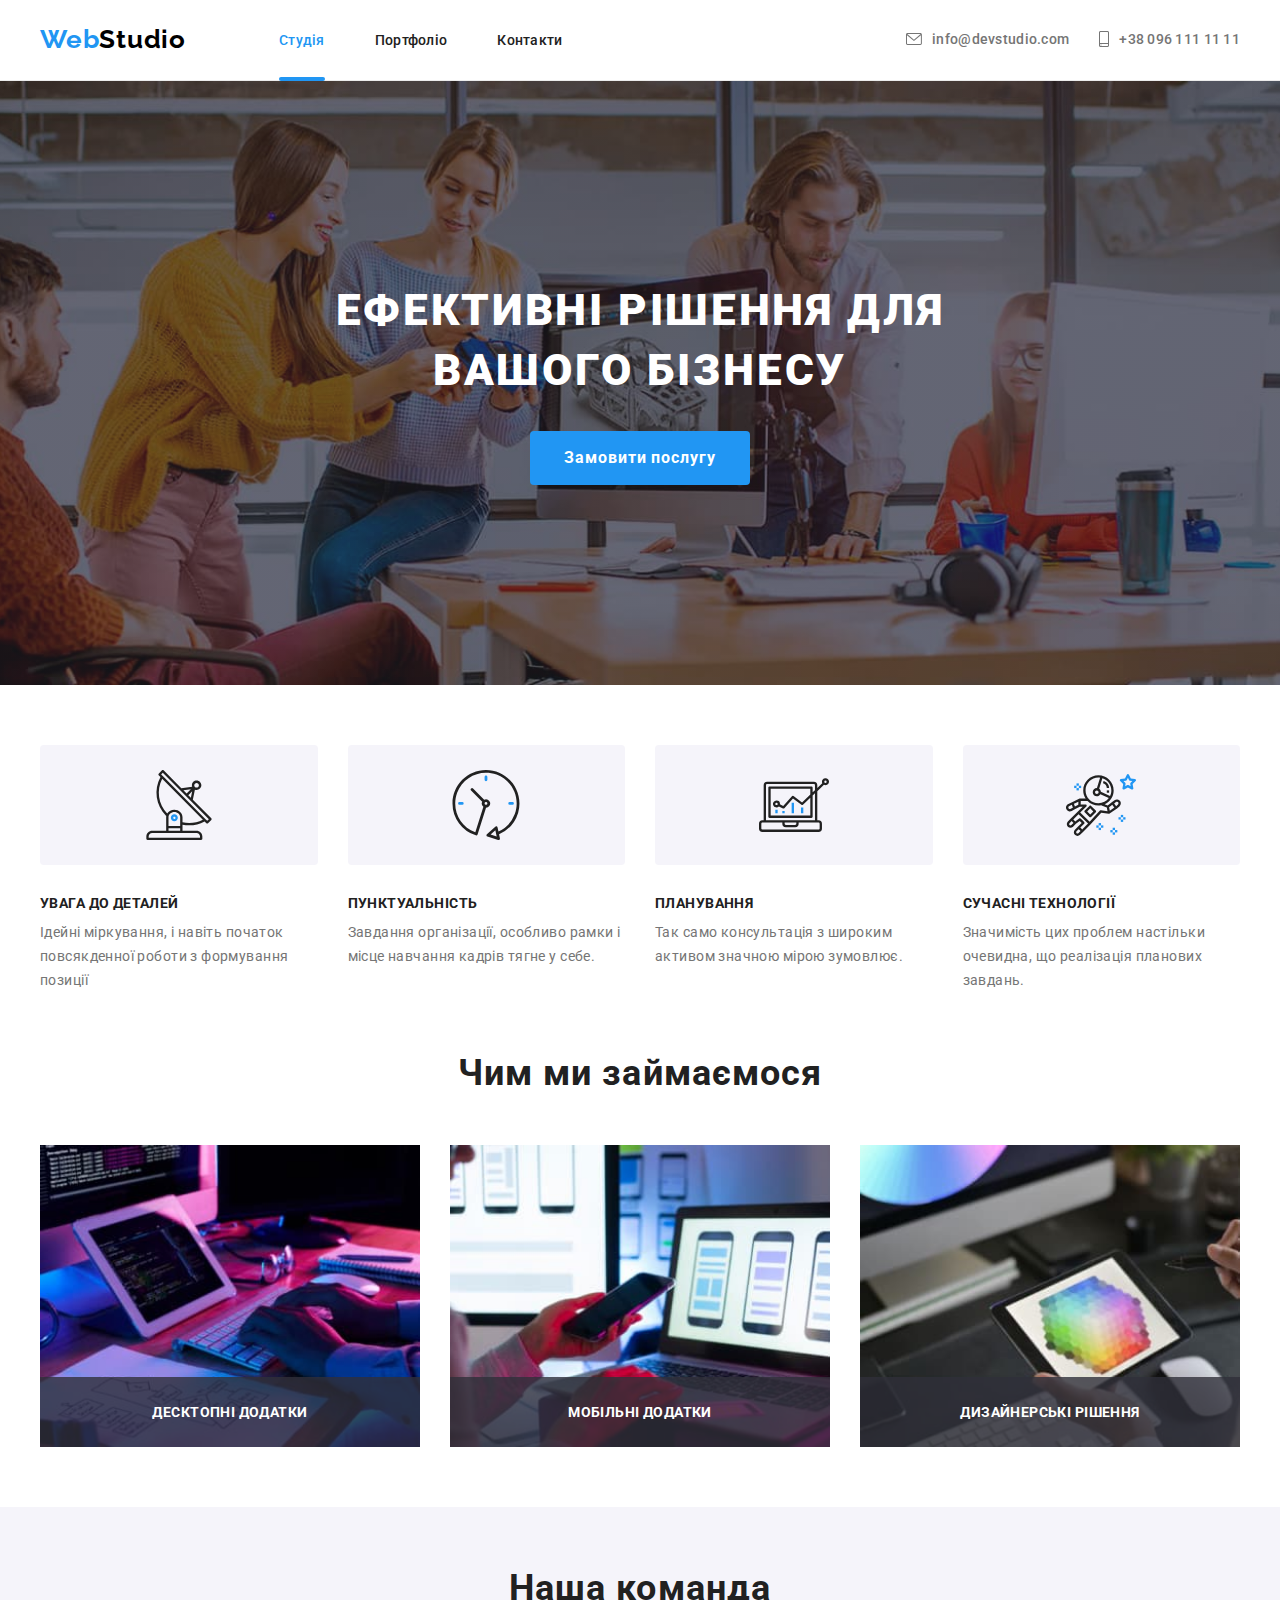
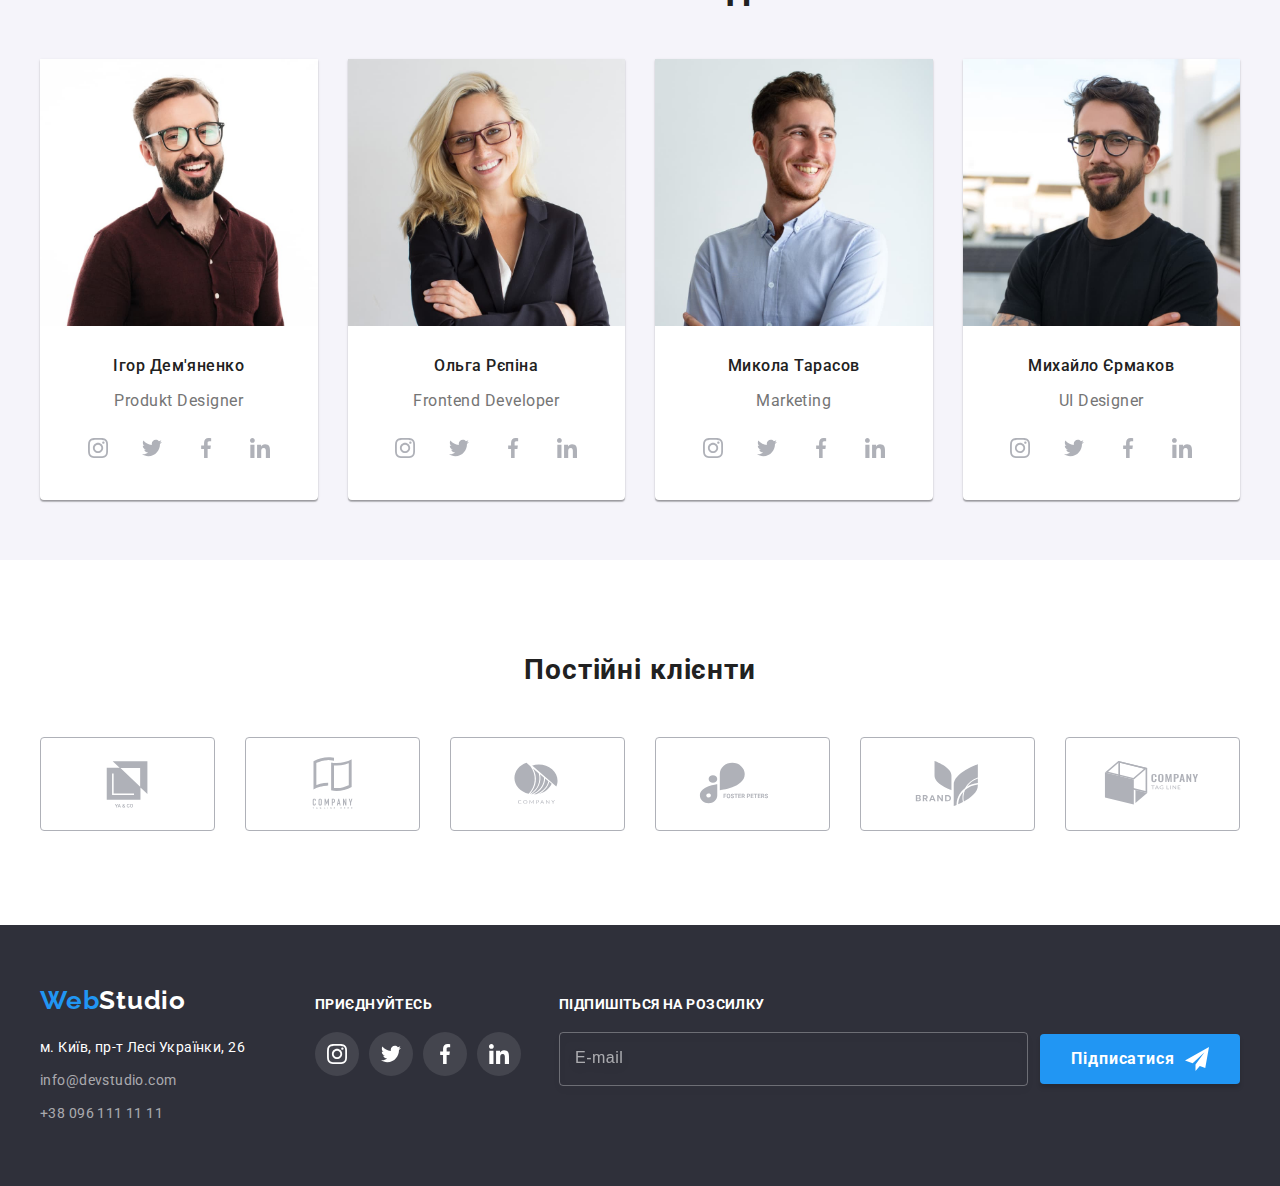
==== commit 1a116c15: "Кнопку зробив" ====
--- a/index.html
+++ b/index.html
@@ -50,7 +50,11 @@
       <div class="mob-menu is-hidden" data-menu>
         <div class="container">
           <div class="mob-menu-top">
-            <button type="button" class="menu-close" data-menu-close>X</button>
+            <button type="button" class="menu-close" data-menu-close>
+              <svg class="icon-menuclose" width="40" height="40">        
+                <use href="./images/ikonky.svg#icon-close"></use>
+              </svg>
+            </button>
             <ul class="menu-list list">
               <li class="menu-list__item"><a class="menu-list__link" href="#">Студія</a></li>
               <li class="menu-list__item"><a class="menu-list__link" href="#">Портфоліо</a></li>
--- a/css/main.min.css
+++ b/css/main.min.css
@@ -1 +1 @@
-h1,h2,h3,h4,h5,h6,p{margin:0}img{display:block;width:100%;height:auto;max-width:100%}body{font-family:"Roboto",sans-serif;background-color:var(--primary--white-color);color:var(--primary-text-color);margin:0}.list{list-style:none;margin:0;padding:0}.section,.portfolio{padding:60px 0}.container{width:100%;padding-left:15px;padding-right:15px;margin:0 auto}@media screen and (min-width: 480px){.container{max-width:480px}}@media screen and (min-width: 768px){.container{max-width:768px}}@media screen and (min-width: 1200px){.container{max-width:1200px}}.is-hidden{opacity:0;visibility:hidden;pointer-events:none}.backdrop{position:fixed;top:0;left:0;width:100%;height:100%;background-color:rgba(0,0,0,.2);transition:opacity var(--tran)}.modal{position:absolute;top:50%;left:50%;transform:translate(-50%, -50%);max-width:528px;box-shadow:0px 1px 3px rgba(0,0,0,.12),0px 1px 1px rgba(0,0,0,.14),0px 2px 1px rgba(0,0,0,.2);border-radius:4px;width:calc(100% - 30px);padding:40px;background-color:var(--primary--white-color)}.button-modal{position:absolute;display:flex;top:8px;right:8px;width:30px;height:30px;justify-content:center;align-items:center;border:1px solid rgba(0,0,0,.1);border-radius:50%;cursor:pointer;background-color:#fff;transition:color var(--tran),background-color var(--tran)}.button-modal:hover,.button-modal:focus{fill:var(--button-active-color)}.modal-title{font-weight:700;font-size:20px;line-height:1.15;text-align:center;letter-spacing:.03em;margin-bottom:12px;color:var(--title-text-color)}.modal-field{position:relative}.modal-field:not(:last-child){margin-bottom:10px}.icon-input{position:relative}.modal-icon{position:absolute;top:50%;transform:translateY(50%);left:12px;top:0px}.modal-input:focus+.modal-icon{fill:var(--accent-color)}.input-label{display:block;font-weight:400;font-size:12px;line-height:1.1667;letter-spacing:.01em;color:var(--primary-text-color);margin-bottom:4px}.check-text{font-size:14px;line-height:1.7;letter-spacing:.03em;color:var(--primary-text-color);display:flex;align-items:center;justify-content:center}.check-text span{width:16px;height:15px;background:var(--primary--white-color);border:2px solid var(--title-text-color);border-radius:2px;margin-right:7px;display:flex;align-items:center;justify-content:center;fill:rgba(0,0,0,0)}.modal-check:checked+.check-text span{background-color:var(--accent-color);border:none;fill:var(--primary--white-color)}.modal-check:focus+.check-text span{border-color:var(--accent-color)}.modal-check{font-size:12px}.input-policy{letter-spacing:.03em;font-size:14px;line-height:1.7;text-decoration:underline;color:var(--accent-color);margin-left:5px}.modal-input{font-size:12px;width:100%;height:40px;margin-top:0px;border-radius:5px;border:1px solid rgba(33,33,33,.2);border-radius:4px;padding-left:42px;color:var(--title-text-color);outline:rgba(0,0,0,0)}.modal-input:focus{border-color:var(--accent-color)}.modal-comment{font-size:12px;width:100%;height:120px;border:1px solid rgba(33,33,33,.2);border-radius:4px;resize:none;padding:16px 12px;margin-bottom:20px}.modal-comment:hover,.modal-comment:focus{outline-color:var(--accent-color)}.modal-comment::-moz-placeholder{font-weight:400;font-size:12px;line-height:1.1667;letter-spacing:.01em;color:rgba(117,117,117,.5)}.modal-comment:-ms-input-placeholder{font-weight:400;font-size:12px;line-height:1.1667;letter-spacing:.01em;color:rgba(117,117,117,.5)}.modal-comment::placeholder{font-weight:400;font-size:12px;line-height:1.1667;letter-spacing:.01em;color:rgba(117,117,117,.5)}.modal-input-button{display:flex;align-items:center;justify-content:center;margin-top:30px}.input-button{width:200px;height:50px;font-weight:700;font-size:16px;line-height:1.8;box-shadow:0px 4px 4px rgba(0,0,0,.15);border-radius:4px;border-color:rgba(0,0,0,0);align-items:center;letter-spacing:.06em;margin:0 auto;color:var(--primary--white-color);background-color:var(--accent-color);cursor:pointer}.input-button:hover,.input-button:focus{background-color:var(--button-active-color);color:var(--primary--white-color);transition:color 250ms cubic-bezier(0.4, 0, 0.2, 1),background-color 250ms cubic-bezier(0.4, 0, 0.2, 1),box-shadow 250ms cubic-bezier(0.4, 0, 0.2, 1)}.modal-condition{font-style:normal;font-weight:400;font-size:12px;line-height:1.166;letter-spacing:.03em;color:#757575}:root{--primary-text-color: #757575;--title-text-color: #212121;--accent-color: #2196F3;--primary--white-color: #FFFFFF;--button-active-color: #188CEB;--iconka-links: #AFB1B8;--tran: 250ms cubic-bezier(0.4, 0, 0.2, 1)}.header{align-items:center;margin:0 auto;border-bottom:1px solid #ececec}@media screen and (max-width: 767px){.header{padding-top:7px;padding-bottom:7px}}@media screen and (min-width: 768px){.header{padding-top:25px;padding-bottom:24px}}.logo{display:block;font-family:"Raleway";font-style:normal;font-weight:700;font-size:26px;line-height:1.1923;letter-spacing:.03em;color:var(--accent-color);text-decoration:none}.header__logo{margin-right:auto}@media screen and (min-width: 768px){.header__logo{margin-right:93px}}.logo-studio{font-family:"Raleway";font-style:normal;font-weight:700;font-size:26px;line-height:1.1923;letter-spacing:.03em;color:#000}@media screen and (max-width: 767px){.nav{display:none}}.header__container{display:flex;align-items:center;justify-content:flex-start}@media screen and (min-width: 1200x){.header__container{justify-content:center}}@media screen and (min-width: 768px){.header__nav{margin-right:auto}}.menu{display:flex;align-items:center;gap:50px}.authnav{padding:0;margin:0;align-items:center;gap:30px}.authnav:hover,.authnav:focus{color:var(--accent-color)}@media screen and (max-width: 767px){.header__authnav{display:none}}@media screen and (min-width: 1200px){.header__authnav{display:flex}}.authnav__item{display:flex;align-items:center}@media screen and (min-width: 768px){.authnav__item{margin-bottom:10px}}@media screen and (min-width: 1200px){.authnav__item{margin-bottom:0px}}.menu__link,.authnav a,.footer .authnav__mail,.footer .authnav__tel{text-decoration:none}.menu__link{position:relative;padding:32px 0;font-weight:500;font-size:14px;line-height:1.1428;letter-spacing:.02em;color:var(--title-text-color);transition:color var(--tran)}.menu__link:hover,.menu__link:focus,.menu__link.menu__link-current{color:var(--accent-color)}.menu__link-current::after{content:"";position:absolute;display:block;width:100%;height:4px;bottom:-1px;left:0;background-color:var(--accent-color);border-radius:2px;transition:background-color var(--tran)}.authnav__mail{display:flex;align-items:center;font-weight:500;font-size:14px;line-height:1.1428;letter-spacing:.02em;color:var(--primary-text-color);transition:color var(--tran)}.authnav__mail:hover,.authnav__mail:focus{color:var(--accent-color)}.authnav__icon-mail{align-items:center;justify-content:center;margin-right:10px;fill:currentColor}.authnav__tel{display:flex;font-style:normal;font-weight:500;font-size:14px;line-height:1.1428;letter-spacing:.02em;text-transform:uppercase;color:var(--primary-text-color);transition:color var(--tran)}.authnav__tel:hover,.authnav__tel:focus{color:var(--accent-color)}.authnav__icon-tel{align-items:center;justify-content:center;margin-right:10px;fill:currentColor}.menu-open{padding:0;display:flex;align-items:center;justify-content:center;background-color:rgba(0,0,0,0);border-color:rgba(0,0,0,0);color:#000}@media screen and (min-width: 768px){.menu-open{display:none}}.mob-menu{position:fixed;top:0;padding:0;z-index:1;width:100vw;height:100vh;background-color:#fff;padding-bottom:48px;padding:48px 40px}.mob-menu>.container{height:100%;display:flex;flex-direction:column;justify-content:space-between}@media screen and (min-width: 768px){.mob-menu{display:none}}.menu-close{position:absolute;top:10px;right:15px;display:block;margin-left:auto;background-color:rgba(0,0,0,0);border-color:rgba(0,0,0,0)}.menu-list__item:not(:last-child){margin-bottom:32px}.menu-list__link{font-family:"Roboto";font-style:normal;font-weight:500;font-size:40px;line-height:1.175;letter-spacing:.02em;color:#212121;text-decoration:none}.mob-menu__tel{display:block;font-family:"Roboto";font-style:normal;font-weight:500;font-size:34px;line-height:1.1764;letter-spacing:.02em;color:#2196f3;text-decoration:none;padding-left:40px;margin-bottom:32px}.mob-menu__mail{display:block;font-family:"Roboto";font-style:normal;font-weight:500;font-size:24px;line-height:1.1666;letter-spacing:.02em;color:#757575;text-decoration:none;padding-left:40px}.mob-soc{display:flex;margin-top:64px;gap:30px;overflow:auto}.mob-soc__link{font-family:"Roboto";font-style:normal;font-weight:500;font-size:18px;line-height:1.3333;letter-spacing:.02em;color:#2196f3;text-decoration:none}.hero{width:100%;background-size:cover;margin:0 auto;background-color:#2f303a;background-image:linear-gradient(rgba(47, 48, 58, 0.4), rgba(47, 48, 58, 0.4)),url(../images/header-img.jpg);background-repeat:no-repeat;background-position:center;text-align:center;padding-top:200px;padding-bottom:200px}.hero-container{align-items:center}.hero-title{font-weight:900;font-size:26px;line-height:1.6153;letter-spacing:.06em;text-transform:uppercase;align-items:center;color:#fff;margin:0 auto;margin-bottom:30px}@media screen and (min-width: 768px){.hero-title{width:360px}}@media screen and (min-width: 1200px){.hero-title{width:696px;font-size:44px;line-height:1.3636}}.button-hero{font-family:"Roboto";font-style:normal;font-weight:700;font-size:16px;line-height:1.875;align-items:center;letter-spacing:.06em;border-color:rgba(0,0,0,0);border-radius:4px;background-color:var(--accent-color);color:var(--primary--white-color);cursor:pointer;padding:10px 32px;transition:background-color var(--tran),color var(--tran)}.button-hero:hover,.button-hero:focus{background-color:var(--button-active-color)}.hidden{color:rgba(0,0,0,0);position:absolute;width:1px;height:1px;margin:-1px;border:0;padding:0;white-space:nowrap;-webkit-clip-path:inset(100%);clip-path:inset(100%);clip:rect(0 0 0 0);overflow:hidden}.section-title{font-weight:700;font-size:36px;line-height:1.166;text-align:start;letter-spacing:.03em;color:var(--title-text-color)}.section-advantages{padding:60px 0}.list-section{display:flex;align-items:flex-start;gap:30px}@media screen and (max-width: 767px){.list-section{flex-direction:column}}@media screen and (max-width: 1199px){.list-section{flex-wrap:wrap;justify-content:center}}@media screen and (max-width: 1200px){.list-section{display:flex}}.item-section{display:block}.item-section::before{display:block;content:"";height:120px;background:#f5f4fa;border-radius:4px;background-repeat:no-repeat;background-size:70px 70px;background-position:center;margin-bottom:30px}@media screen and (min-width: 768px){.item-section{width:calc((100% - 30px)/2)}}@media screen and (min-width: 1200px){.item-section{width:calc((100% - 90px)/4)}}.title-section{font-weight:700;font-size:14px;line-height:1.1428;letter-spacing:.03em;text-transform:uppercase;justify-content:start;color:var(--title-text-color);margin-bottom:10px;text-align:center}.text-section{font-weight:400;font-size:14px;line-height:1.7142;letter-spacing:.03em;color:var(--primary-text-color)}.icon-antenna::before{background-image:url(../images/antenna.svg)}.icon-clock::before{background-image:url(../images/clock.svg)}.icon-diagram::before{background-image:url(../images/diagram.svg)}.icon-astronaut::before{background-image:url(../images/astronaut.svg)}.profile{padding-top:0}@media screen and (max-width: 1199px){.profile{display:none}}@media screen and (min-width: 1200px){.profile{display:flex}}.section-profile{font-weight:700;font-size:36px;line-height:1.166;text-align:center;letter-spacing:.03em;color:var(--title-text-color);margin-bottom:50px}.container-profile{display:flex;align-items:start;gap:30px;padding-bottom:94px}.link-profile{display:block;flex-basis:calc((100% - 60px)/3);position:relative}.profile-text{position:absolute;display:flex;justify-content:center;align-items:center;left:0;bottom:0;width:100%;height:70px;font-style:normal;font-weight:700;font-size:14px;line-height:1.1428;text-align:center;letter-spacing:.03em;text-transform:uppercase;color:var(--primary--white-color);background-color:rgba(47,48,58,.8)}.teams{background:#f5f4fa}.teams-title{font-weight:700;font-size:28px;line-height:1.1785;text-align:center;letter-spacing:.03em;color:var(--title-text-color);margin-bottom:30px}@media screen and (min-width: 1200px){.teams-title{font-size:36px;line-height:1.1666}}@media screen and (min-width: 1200px){.teams-title{margin-bottom:50px}}.container-teams{display:flex;flex-wrap:wrap;align-items:start;gap:30px}.link-teams{background:#fff;box-shadow:0px 1px 3px rgba(0,0,0,.12),0px 1px 1px rgba(0,0,0,.14),0px 2px 1px rgba(0,0,0,.2);border-radius:0px 0px 4px 4px;display:block}@media screen and (min-width: 480px){.link-teams{flex-basis:100%}}@media screen and (min-width: 768px){.link-teams{flex-basis:calc((100% - 30px)/2)}}@media screen and (min-width: 1200px){.link-teams{flex-basis:calc((100% - 90px)/4)}}.section-teams{font-style:normal;font-weight:500;font-size:16px;line-height:1.1875;text-align:center;letter-spacing:.03em;color:var(--title-text-color);margin-bottom:10px}.teams-tetle{padding:30px 0}.text-teams{font-style:normal;font-weight:400;font-size:16px;line-height:1.1875;text-align:center;letter-spacing:.03em;color:var(--primary-text-color);margin:16px}.teams-list{display:flex;justify-content:center;gap:10px}.teams-item{width:44px;height:44px}.teams-link{width:100%;height:100%;background-color:var(--primary--white-color);border-radius:50%;display:flex;align-items:center;justify-content:center;transition:fill var(--tran),background-color var(--tran)}.teams-link:hover,.teams-link:focus{background-color:var(--accent-color)}.teams-icon{fill:var(--iconka-links);transition:fill var(--tran)}.teams-icon:hover,.teams-icon:focus{fill:var(--primary--white-color)}.teams-link:hover .teams-icon,.teams-link:focus .teams-icon{fill:var(--primary--white-color)}.klient{padding-top:60px;padding-bottom:60px}@media screen and (min-width: 1200px){.klient{padding-top:94px;padding-bottom:94px}}.klient-title{font-style:normal;font-weight:700;font-size:28px;line-height:1.1666;text-align:center;letter-spacing:.03em;color:var(--title-text-color);margin-bottom:30px}@media screen and (min-width: 1200px){.klient-title{margin-bottom:50px}}.container-klient{display:flex;flex-wrap:wrap;align-items:center;justify-content:center;gap:30px}.klient-list{width:calc((100% - 30px)/2)}@media screen and (min-width: 480px){.klient-list{width:calc((100% - 30px)/2)}}@media screen and (min-width: 768px){.klient-list{width:calc((100% - 60px)/3)}}@media screen and (min-width: 1200px){.klient-list{width:calc((100% - 150px)/6)}}.klient-link{display:flex;justify-content:center;align-items:center;height:92px;color:#afb1b8;border-radius:4px;border:1px solid #afb1b8;transition:color var(--tran),border var(--tran)}.klient-link:hover,.klient-link:focus{color:#2196f3;border:1px solid #2196f3}.klient-icon{fill:currentColor}.footer{background-color:#2f303a;padding:60px 0}.footer-container{display:block;text-align:center;justify-content:center}@media screen and (min-width: 1200px){.footer-container{display:flex;text-align:left;align-items:baseline}}@media screen and (min-width: 1200px){.footer-container{display:flex;align-items:baseline}}@media screen and (max-width: 767px){.footer-adres{margin-bottom:60px}}@media screen and (min-width: 1200px){.footer-adres{margin-right:70px}}.container-logo{display:block;margin-top:0;margin-bottom:20px}.logofooter{font-family:"Raleway";font-style:normal;font-weight:700;font-size:26px;line-height:1.1923;letter-spacing:.03em;color:var(--accent-color);text-decoration:none}.logo-footer{font-family:"Raleway";font-style:normal;font-weight:700;font-size:26px;line-height:1.1923;letter-spacing:.03em;color:var(--primary--white-color);margin-top:60px}.footer-link li:not(:last-child){margin-bottom:9px}.item-footer{display:inline-block;font-weight:400;font-style:normal;font-size:14px;line-height:1.7142;letter-spacing:.03em;color:var(--primary--white-color);text-decoration:none;transition:color var(--tran)}.item-footer:hover,.item-footer:focus{color:var(--button-active-color)}.link-mail-footer{display:inline-block;font-weight:400;font-style:normal;font-size:14px;line-height:1.7142;letter-spacing:.03em;text-decoration:none;color:rgba(255,255,255,.6);transition:color var(--tran)}.link-mail-footer:hover,.link-mail-footer:focus{color:var(--button-active-color)}.link-tel-footer{font-weight:400;font-style:normal;font-size:14px;line-height:1.7142;letter-spacing:.03em;text-decoration:none;color:rgba(255,255,255,.6);transition:color var(--tran)}.link-tel-footer:hover,.link-tel-footer:focus{color:var(--button-active-color)}.social{margin-right:auto;margin-bottom:60px}.footer-internet{display:blok}.footer-internet-title{display:block;margin-bottom:20px;font-style:normal;font-weight:700;font-size:14px;line-height:1.1428;letter-spacing:.03em;text-transform:uppercase;color:var(--primary--white-color)}.footer-internet-link{display:flex}.social-list{display:flex;justify-content:center;gap:10px}.social-item{width:44px;height:44px}.social-link{width:100%;height:100%;background-color:rgba(255,255,255,.1);border-radius:50%;display:flex;align-items:center;justify-content:center;transition:background-color var(--tran)}.social-link:hover,.social-link:focus{background-color:var(--accent-color)}.social-link:hover .teams-icon,.social-link:focus .teams-icon{fill:var(--primary--white-color)}.social-icon{fill:var(--primary--white-color)}.social-icon:hover,.social-icon:focus{fill:var(--primary--white-color)}.footer-subtitle{font-style:normal;font-weight:700;font-size:14px;line-height:1.1428;letter-spacing:.03em;margin-bottom:20px;text-transform:uppercase;color:var(--primary--white-color)}.signup-field{display:flex;align-items:center;gap:12px}@media screen and (max-width: 1199px){.signup-field{flex-direction:column}}@media screen and (min-width: 1200px){.signup-field{flex-direction:row}}.signup-input{width:358px;height:50px;background-color:rgba(0,0,0,0);border:1px solid rgba(255,255,255,.3);filter:drop-shadow(0px 4px 4px rgba(0, 0, 0, 0.15));border-radius:4px;color:var(--primary--white-color);padding-left:15px}.signup-input::-moz-placeholder{font-size:16px;line-height:1.25;letter-spacing:.03em;color:rgba(255,255,255,.6)}.signup-input:-ms-input-placeholder{font-size:16px;line-height:1.25;letter-spacing:.03em;color:rgba(255,255,255,.6)}.signup-input::placeholder{font-size:16px;line-height:1.25;letter-spacing:.03em;color:rgba(255,255,255,.6)}.signup-input:hover,.signup-input:focus{border-color:var(--button-active-color)}.signup-input:focus{outline:var(--button-active-color)}.signup-button{display:flex;align-items:center;justify-content:center;min-width:200px;height:50px;margin:0;background:var(--accent-color);box-shadow:0px 4px 4px rgba(0,0,0,.15);border-radius:4px;border:rgba(0,0,0,0);font-family:inherit;font-weight:700;font-size:16px;line-height:1.875;cursor:pointer;text-align:center;letter-spacing:.06em;color:var(--primary--white-color);transition:background-color var(--tran)}.signup-button:hover,.signup-button:focus{background-color:var(--button-active-color)}.sign-icon{margin-left:10px;width:24px;height:24px;fill:currentColor}.portfolio-filters{display:flex;justify-content:center;gap:8px;margin-bottom:50px}.container-filter-portfolio{padding-bottom:16px}.container-portfolio{padding-top:34px}.button-portfolio{font-family:"Roboto";font-style:normal;font-weight:500;font-size:16px;line-height:1.625;text-align:center;letter-spacing:.03em;padding:6px 22px;background:#f5f4fa;border-radius:4px;color:var(--title-text-color);border-color:rgba(0,0,0,0);flex-basis:calc((100% - 32px)/5);cursor:pointer;transition:background-color var(--tran),color var(--tran),box-shadow var(--tran),border-radius var(--tran)}.button-portfolio:hover,.button-portfolio:focus{background-color:var(--accent-color);color:var(--primary--white-color);box-shadow:0px 3px 1px rgba(0,0,0,.1),0px 1px 2px rgba(0,0,0,.08),0px 2px 2px rgba(0,0,0,.12);border-radius:4px}.section-portfolio{font-weight:700;font-size:18px;line-height:2;letter-spacing:.06em;color:var(--title-text-color);margin-bottom:4px}.text-portfolio{font-size:16px;line-height:1.875;letter-spacing:.03em;color:var(--primary-text-color)}.items-portfolio{display:flex;flex-wrap:wrap;gap:30px}.link-portfolio{background:var(--primary--white-color);width:calc((100% - 60px)/3)}.portfolio-img{display:block;text-decoration:none}.portfolio-img:hover,.portfolio-img:focus{box-shadow:0px 1px 1px rgba(0,0,0,.12),0px 4px 4px rgba(0,0,0,.06),1px 4px 6px rgba(0,0,0,.16)}.overlay{position:relative;overflow:hidden}.portfolio-img:hover .portfolio-text,.portfolio-img:focus .portfolio-text{transform:translateY(0);opacity:1}.portfolio-text{position:absolute;top:0;display:flex;align-items:center;padding:0 24px;height:100%;background-color:rgba(33,150,243,.9);font-style:normal;font-weight:400;font-size:18px;line-height:1.1556;letter-spacing:.03em;color:var(--primary--white-color);transform:translateY(100%);transition:transform 250ms cubic-bezier(0.4, 0, 0.2, 1)}.portfolio-img:hover .portfolio-text,.portfolio-img:focus .portfolio-text{transform:translateY(0);opacity:1}.tetle-portfolio{display:block;padding:20px 24px;border:1px solid #eee;border-top:0}/*# sourceMappingURL=main.min.css.map */+h1,h2,h3,h4,h5,h6,p{margin:0}img{display:block;width:100%;height:auto;max-width:100%}body{font-family:"Roboto",sans-serif;background-color:var(--primary--white-color);color:var(--primary-text-color);margin:0}.list{list-style:none;margin:0;padding:0}.section,.portfolio{padding:60px 0}.container{width:100%;padding-left:15px;padding-right:15px;margin:0 auto}@media screen and (min-width: 480px){.container{max-width:480px}}@media screen and (min-width: 768px){.container{max-width:768px}}@media screen and (min-width: 1200px){.container{max-width:1200px}}.is-hidden{opacity:0;visibility:hidden;pointer-events:none}.backdrop{position:fixed;top:0;left:0;width:100%;height:100%;background-color:rgba(0,0,0,.2);transition:opacity var(--tran)}.modal{position:absolute;top:50%;left:50%;transform:translate(-50%, -50%);max-width:480px;box-shadow:0px 1px 3px rgba(0,0,0,.12),0px 1px 1px rgba(0,0,0,.14),0px 2px 1px rgba(0,0,0,.2);border-radius:4px;width:calc(100% - 30px);padding:40px;background-color:var(--primary--white-color)}@media screen and (min-width: 1200px){.modal{max-width:528px}}.button-modal{position:absolute;display:flex;top:8px;right:8px;width:30px;height:30px;justify-content:center;align-items:center;border:1px solid rgba(0,0,0,.1);border-radius:50%;cursor:pointer;background-color:#fff;transition:color var(--tran),background-color var(--tran)}.button-modal:hover,.button-modal:focus{fill:var(--button-active-color)}.modal-title{font-weight:700;font-size:20px;line-height:1.15;text-align:center;letter-spacing:.03em;margin-bottom:12px;color:var(--title-text-color)}.modal-field{position:relative}.modal-field:not(:last-child){margin-bottom:10px}.icon-input{position:relative}.modal-icon{position:absolute;top:50%;transform:translateY(50%);left:12px;top:0px}.modal-input:focus+.modal-icon{fill:var(--accent-color)}.input-label{display:block;font-weight:400;font-size:12px;line-height:1.1667;letter-spacing:.01em;color:var(--primary-text-color);margin-bottom:4px}.check-text{font-size:14px;line-height:1.7;letter-spacing:.03em;color:var(--primary-text-color);display:flex;align-items:center;justify-content:center}.check-text span{width:16px;height:15px;background:var(--primary--white-color);border:2px solid var(--title-text-color);border-radius:2px;margin-right:7px;display:flex;align-items:center;justify-content:center;fill:rgba(0,0,0,0)}.modal-check:checked+.check-text span{background-color:var(--accent-color);border:none;fill:var(--primary--white-color)}.modal-check:focus+.check-text span{border-color:var(--accent-color)}.modal-check{font-size:12px}.input-policy{letter-spacing:.03em;font-size:14px;line-height:1.7;text-decoration:underline;color:var(--accent-color);margin-left:5px}.modal-input{font-size:12px;width:100%;height:40px;margin-top:0px;border-radius:5px;border:1px solid rgba(33,33,33,.2);border-radius:4px;padding-left:42px;color:var(--title-text-color);outline:rgba(0,0,0,0)}.modal-input:focus{border-color:var(--accent-color)}.modal-comment{font-size:12px;width:100%;height:120px;border:1px solid rgba(33,33,33,.2);border-radius:4px;resize:none;padding:16px 12px;margin-bottom:20px}.modal-comment:hover,.modal-comment:focus{outline-color:var(--accent-color)}.modal-comment::-moz-placeholder{font-weight:400;font-size:12px;line-height:1.1667;letter-spacing:.01em;color:rgba(117,117,117,.5)}.modal-comment:-ms-input-placeholder{font-weight:400;font-size:12px;line-height:1.1667;letter-spacing:.01em;color:rgba(117,117,117,.5)}.modal-comment::placeholder{font-weight:400;font-size:12px;line-height:1.1667;letter-spacing:.01em;color:rgba(117,117,117,.5)}.modal-input-button{display:flex;align-items:center;justify-content:center;margin-top:30px}.input-button{width:200px;height:50px;font-weight:700;font-size:16px;line-height:1.8;box-shadow:0px 4px 4px rgba(0,0,0,.15);border-radius:4px;border-color:rgba(0,0,0,0);align-items:center;letter-spacing:.06em;margin:0 auto;color:var(--primary--white-color);background-color:var(--accent-color);cursor:pointer}.input-button:hover,.input-button:focus{background-color:var(--button-active-color);color:var(--primary--white-color);transition:color 250ms cubic-bezier(0.4, 0, 0.2, 1),background-color 250ms cubic-bezier(0.4, 0, 0.2, 1),box-shadow 250ms cubic-bezier(0.4, 0, 0.2, 1)}.modal-condition{font-style:normal;font-weight:400;font-size:12px;line-height:1.166;letter-spacing:.03em;color:#757575}@media screen and (min-width: 1200px){.modal-condition{font-style:normal;font-weight:400;font-size:14px;line-height:1.7142;letter-spacing:.03em;color:#757575}}:root{--primary-text-color: #757575;--title-text-color: #212121;--accent-color: #2196F3;--primary--white-color: #FFFFFF;--button-active-color: #188CEB;--iconka-links: #AFB1B8;--tran: 250ms cubic-bezier(0.4, 0, 0.2, 1)}.header{align-items:center;margin:0 auto;border-bottom:1px solid #ececec}@media screen and (min-width: 480px){.header{padding-top:7px;padding-bottom:7px}}@media screen and (min-width: 768px){.header{padding-top:19px;padding-bottom:19px}}@media screen and (min-width: 1200px){.header{padding-top:24px;padding-bottom:25px}}.logo{display:block;font-family:"Raleway";font-style:normal;font-weight:700;font-size:26px;line-height:1.1923;letter-spacing:.03em;color:var(--accent-color);text-decoration:none}.header__logo{margin-right:auto}@media screen and (min-width: 768px){.header__logo{margin-right:93px}}.logo-studio{font-family:"Raleway";font-style:normal;font-weight:700;font-size:26px;line-height:1.1923;letter-spacing:.03em;color:#000}@media screen and (max-width: 767px){.nav{display:none}}.header__container{display:flex;align-items:center;justify-content:flex-start}@media screen and (min-width: 1200x){.header__container{justify-content:center}}@media screen and (min-width: 768px){.header__nav{margin-right:auto}}.menu{display:flex;align-items:center;gap:50px}.authnav{padding:0;margin:0;align-items:center;gap:30px}.authnav:hover,.authnav:focus{color:var(--accent-color)}@media screen and (max-width: 767px){.header__authnav{display:none}}@media screen and (min-width: 1200px){.header__authnav{display:flex}}.authnav__item{display:flex;align-items:center}@media screen and (min-width: 768px){.authnav__item{margin-bottom:10px}}@media screen and (min-width: 1200px){.authnav__item{margin-bottom:0px}}.menu__link,.authnav a,.footer .authnav__mail,.footer .authnav__tel{text-decoration:none}.menu__link{position:relative;padding:32px 0;font-weight:500;font-size:14px;line-height:1.1428;letter-spacing:.02em;color:var(--title-text-color);transition:color var(--tran)}.menu__link:hover,.menu__link:focus,.menu__link.menu__link-current{color:var(--accent-color)}.menu__link-current::after{content:"";position:absolute;display:block;width:100%;height:4px;bottom:-1px;left:0;background-color:var(--accent-color);border-radius:2px;transition:background-color var(--tran)}.authnav__mail{display:flex;align-items:center;font-weight:500;font-size:14px;line-height:1.1428;letter-spacing:.02em;color:var(--primary-text-color);transition:color var(--tran)}.authnav__mail:hover,.authnav__mail:focus{color:var(--accent-color)}.authnav__icon-mail{align-items:center;justify-content:center;margin-right:10px;fill:currentColor}.authnav__tel{display:flex;font-style:normal;font-weight:500;font-size:14px;line-height:1.1428;letter-spacing:.02em;text-transform:uppercase;color:var(--primary-text-color);transition:color var(--tran)}.authnav__tel:hover,.authnav__tel:focus{color:var(--accent-color)}.authnav__icon-tel{align-items:center;justify-content:center;margin-right:10px;fill:currentColor}.menu-open{padding:0;display:flex;align-items:center;justify-content:center;background-color:rgba(0,0,0,0);border-color:rgba(0,0,0,0);color:#000}@media screen and (min-width: 768px){.menu-open{display:none}}.mob-menu{position:fixed;top:0;padding:0;z-index:1;width:100vw;height:100vh;background-color:#fff;padding-bottom:48px;padding:48px 40px}.mob-menu>.container{height:100%;display:flex;flex-direction:column;justify-content:space-between}@media screen and (min-width: 768px){.mob-menu{display:none}}.menu-close{position:absolute;top:10px;right:15px;display:block;margin-left:auto;background-color:rgba(0,0,0,0);border-color:rgba(0,0,0,0)}.menu-list__item:not(:last-child){margin-bottom:32px}.menu-list__link{font-family:"Roboto";font-style:normal;font-weight:500;font-size:40px;line-height:1.175;letter-spacing:.02em;color:#212121;text-decoration:none}.mob-menu__tel{display:block;font-family:"Roboto";font-style:normal;font-weight:500;font-size:34px;line-height:1.1764;letter-spacing:.02em;color:#2196f3;text-decoration:none;margin-bottom:32px}.mob-menu__mail{display:block;font-family:"Roboto";font-style:normal;font-weight:500;font-size:24px;line-height:1.1666;letter-spacing:.02em;color:#757575;text-decoration:none}.mob-soc{display:flex;margin-top:64px;gap:30px;overflow:auto}.mob-soc__link{font-family:"Roboto";font-style:normal;font-weight:500;font-size:18px;line-height:1.3333;letter-spacing:.02em;color:#2196f3;text-decoration:none}.hero{width:100%;background-size:cover;margin:0 auto;background-color:#2f303a;background-image:linear-gradient(rgba(47, 48, 58, 0.4), rgba(47, 48, 58, 0.4)),url(../images/header-img.jpg);background-repeat:no-repeat;background-position:center;text-align:center;padding-top:200px;padding-bottom:200px}@media screen and (max-width: 1199px){.hero{padding-top:118px;padding-bottom:118px}}.hero-container{align-items:center}.hero-title{font-weight:900;font-size:26px;line-height:1.6153;letter-spacing:.06em;text-transform:uppercase;align-items:center;color:#fff;margin:0 auto;margin-bottom:30px}@media screen and (min-width: 768px){.hero-title{width:360px}}@media screen and (min-width: 1200px){.hero-title{width:696px;font-size:44px;line-height:1.3636}}.button-hero{font-family:"Roboto";font-style:normal;font-weight:700;font-size:16px;line-height:1.875;align-items:center;letter-spacing:.06em;border-color:rgba(0,0,0,0);border-radius:4px;background-color:var(--accent-color);color:var(--primary--white-color);cursor:pointer;padding:10px 32px;transition:background-color var(--tran),color var(--tran)}.button-hero:hover,.button-hero:focus{background-color:var(--button-active-color)}.hidden{color:rgba(0,0,0,0);position:absolute;width:1px;height:1px;margin:-1px;border:0;padding:0;white-space:nowrap;-webkit-clip-path:inset(100%);clip-path:inset(100%);clip:rect(0 0 0 0);overflow:hidden}.section-title{font-weight:700;font-size:36px;line-height:1.166;text-align:start;letter-spacing:.03em;color:var(--title-text-color)}.section-advantages{padding:60px 0}.list-section{display:flex;align-items:flex-start;gap:30px}@media screen and (max-width: 767px){.list-section{flex-direction:column}}@media screen and (max-width: 1199px){.list-section{flex-wrap:wrap;justify-content:center}}@media screen and (max-width: 1200px){.list-section{display:flex}}.item-section{display:block}.item-section::before{display:block;content:"";height:120px;background:#f5f4fa;border-radius:4px;background-repeat:no-repeat;background-size:70px 70px;background-position:center;margin-bottom:30px}@media screen and (min-width: 768px){.item-section{width:calc((100% - 30px)/2)}}@media screen and (min-width: 1200px){.item-section{width:calc((100% - 90px)/4)}}.title-section{font-weight:700;font-size:14px;line-height:1.1428;letter-spacing:.03em;text-transform:uppercase;justify-content:start;color:var(--title-text-color);margin-bottom:10px;text-align:center}@media screen and (min-width: 768px){.title-section{text-align:left}}.text-section{font-weight:400;font-size:14px;line-height:1.7142;letter-spacing:.03em;color:var(--primary-text-color)}.icon-antenna::before{background-image:url(../images/antenna.svg)}.icon-clock::before{background-image:url(../images/clock.svg)}.icon-diagram::before{background-image:url(../images/diagram.svg)}.icon-astronaut::before{background-image:url(../images/astronaut.svg)}.profile{padding-top:0}@media screen and (max-width: 1199px){.profile{display:none}}@media screen and (min-width: 1200px){.profile{display:flex}}.section-profile{font-weight:700;font-size:36px;line-height:1.166;text-align:center;letter-spacing:.03em;color:var(--title-text-color);margin-bottom:50px}.container-profile{display:flex;align-items:start;gap:30px;padding-bottom:94px}.link-profile{display:block;flex-basis:calc((100% - 60px)/3);position:relative}.profile-text{position:absolute;display:flex;justify-content:center;align-items:center;left:0;bottom:0;width:100%;height:70px;font-style:normal;font-weight:700;font-size:14px;line-height:1.1428;text-align:center;letter-spacing:.03em;text-transform:uppercase;color:var(--primary--white-color);background-color:rgba(47,48,58,.8)}.teams{background:#f5f4fa}.teams-title{font-weight:700;font-size:28px;line-height:1.1785;text-align:center;letter-spacing:.03em;color:var(--title-text-color);margin-bottom:30px}@media screen and (min-width: 1200px){.teams-title{font-size:36px;line-height:1.1666}}@media screen and (min-width: 1200px){.teams-title{margin-bottom:50px}}.container-teams{display:flex;flex-wrap:wrap;align-items:start;gap:30px}.link-teams{background:#fff;box-shadow:0px 1px 3px rgba(0,0,0,.12),0px 1px 1px rgba(0,0,0,.14),0px 2px 1px rgba(0,0,0,.2);border-radius:0px 0px 4px 4px;display:block}@media screen and (min-width: 480px){.link-teams{flex-basis:100%}}@media screen and (min-width: 768px){.link-teams{flex-basis:calc((100% - 30px)/2)}}@media screen and (min-width: 1200px){.link-teams{flex-basis:calc((100% - 90px)/4)}}.section-teams{font-style:normal;font-weight:500;font-size:16px;line-height:1.1875;text-align:center;letter-spacing:.03em;color:var(--title-text-color);margin-bottom:10px}.teams-tetle{padding:30px 0}.text-teams{font-style:normal;font-weight:400;font-size:16px;line-height:1.1875;text-align:center;letter-spacing:.03em;color:var(--primary-text-color);margin:16px}.teams-list{display:flex;justify-content:center;gap:10px}.teams-item{width:44px;height:44px}.teams-link{width:100%;height:100%;background-color:var(--primary--white-color);border-radius:50%;display:flex;align-items:center;justify-content:center;transition:fill var(--tran),background-color var(--tran)}.teams-link:hover,.teams-link:focus{background-color:var(--accent-color)}.teams-icon{fill:var(--iconka-links);transition:fill var(--tran)}.teams-icon:hover,.teams-icon:focus{fill:var(--primary--white-color)}.teams-link:hover .teams-icon,.teams-link:focus .teams-icon{fill:var(--primary--white-color)}.klient{padding-top:60px;padding-bottom:60px}@media screen and (min-width: 1200px){.klient{padding-top:94px;padding-bottom:94px}}.klient-title{font-style:normal;font-weight:700;font-size:28px;line-height:1.1666;text-align:center;letter-spacing:.03em;color:var(--title-text-color);margin-bottom:30px}@media screen and (min-width: 1200px){.klient-title{margin-bottom:50px}}.container-klient{display:flex;flex-wrap:wrap;align-items:center;justify-content:center;gap:30px}.klient-list{width:calc((100% - 30px)/2)}@media screen and (min-width: 480px){.klient-list{width:calc((100% - 30px)/2)}}@media screen and (min-width: 768px){.klient-list{width:calc((100% - 60px)/3)}}@media screen and (min-width: 1200px){.klient-list{width:calc((100% - 150px)/6)}}.klient-link{display:flex;justify-content:center;align-items:center;height:92px;color:#afb1b8;border-radius:4px;border:1px solid #afb1b8;transition:color var(--tran),border var(--tran)}.klient-link:hover,.klient-link:focus{color:#2196f3;border:1px solid #2196f3}.klient-icon{fill:currentColor}.footer{background-color:#2f303a;padding:60px 0}.footer-container{display:block;text-align:center;justify-content:center}@media screen and (min-width: 768px){.footer-container{display:flex;flex-wrap:wrap;justify-content:space-around}}@media screen and (min-width: 1200px){.footer-container{display:flex;text-align:left;align-items:baseline}}@media screen and (min-width: 1200px){.footer-container{display:flex;align-items:baseline}}@media screen and (max-width: 1199px){.footer-adres{margin-bottom:60px}}@media screen and (min-width: 1200px){.footer-adres{margin-right:70px}}.container-logo{display:block;margin-top:0;margin-bottom:20px}.logofooter{font-family:"Raleway";font-style:normal;font-weight:700;font-size:26px;line-height:1.1923;letter-spacing:.03em;color:var(--accent-color);text-decoration:none}.logo-footer{font-family:"Raleway";font-style:normal;font-weight:700;font-size:26px;line-height:1.1923;letter-spacing:.03em;color:var(--primary--white-color);margin-top:60px}.footer-link li:not(:last-child){margin-bottom:9px}.item-footer{display:inline-block;font-weight:400;font-style:normal;font-size:14px;line-height:1.7142;letter-spacing:.03em;color:var(--primary--white-color);text-decoration:none;transition:color var(--tran)}.item-footer:hover,.item-footer:focus{color:var(--button-active-color)}.link-mail-footer{display:inline-block;font-weight:400;font-style:normal;font-size:14px;line-height:1.7142;letter-spacing:.03em;text-decoration:none;color:rgba(255,255,255,.6);transition:color var(--tran)}.link-mail-footer:hover,.link-mail-footer:focus{color:var(--button-active-color)}.link-tel-footer{font-weight:400;font-style:normal;font-size:14px;line-height:1.7142;letter-spacing:.03em;text-decoration:none;color:rgba(255,255,255,.6);transition:color var(--tran)}.link-tel-footer:hover,.link-tel-footer:focus{color:var(--button-active-color)}@media screen and (max-width: 767px){.social{margin-bottom:60px}}@media screen and (min-width: 1200px){.social{margin-right:auto}}.footer-internet{display:blok}.footer-internet-title{display:block;margin-bottom:20px;font-style:normal;font-weight:700;font-size:14px;line-height:1.1428;letter-spacing:.03em;text-transform:uppercase;color:var(--primary--white-color)}.footer-internet-link{display:flex}.social-list{display:flex;justify-content:center;gap:10px}.social-item{width:44px;height:44px}.social-link{width:100%;height:100%;background-color:rgba(255,255,255,.1);border-radius:50%;display:flex;align-items:center;justify-content:center;transition:background-color var(--tran)}.social-link:hover,.social-link:focus{background-color:var(--accent-color)}.social-link:hover .teams-icon,.social-link:focus .teams-icon{fill:var(--primary--white-color)}.social-icon{fill:var(--primary--white-color)}.social-icon:hover,.social-icon:focus{fill:var(--primary--white-color)}.footer-subtitle{font-style:normal;font-weight:700;font-size:14px;line-height:1.1428;letter-spacing:.03em;margin-bottom:20px;text-transform:uppercase;color:var(--primary--white-color)}.signup-field{display:flex;align-items:center;gap:12px}@media screen and (max-width: 1199px){.signup-field{flex-direction:column}}@media screen and (min-width: 1200px){.signup-field{flex-direction:row}}.signup-input{width:358px;height:50px;background-color:rgba(0,0,0,0);border:1px solid rgba(255,255,255,.3);filter:drop-shadow(0px 4px 4px rgba(0, 0, 0, 0.15));border-radius:4px;color:var(--primary--white-color);padding-left:15px}@media screen and (min-width: 768px){.signup-input{width:450px}}.signup-input::-moz-placeholder{font-size:16px;line-height:1.25;letter-spacing:.03em;color:rgba(255,255,255,.6)}.signup-input:-ms-input-placeholder{font-size:16px;line-height:1.25;letter-spacing:.03em;color:rgba(255,255,255,.6)}.signup-input::placeholder{font-size:16px;line-height:1.25;letter-spacing:.03em;color:rgba(255,255,255,.6)}.signup-input:hover,.signup-input:focus{border-color:var(--button-active-color)}.signup-input:focus{outline:var(--button-active-color)}.signup-button{display:flex;align-items:center;justify-content:center;min-width:200px;height:50px;margin:0;background:var(--accent-color);box-shadow:0px 4px 4px rgba(0,0,0,.15);border-radius:4px;border:rgba(0,0,0,0);font-family:inherit;font-weight:700;font-size:16px;line-height:1.875;cursor:pointer;text-align:center;letter-spacing:.06em;color:var(--primary--white-color);transition:background-color var(--tran)}.signup-button:hover,.signup-button:focus{background-color:var(--button-active-color)}.sign-icon{margin-left:10px;width:24px;height:24px;fill:currentColor}.portfolio-filters{display:flex;justify-content:center;gap:8px;margin-bottom:50px}.container-filter-portfolio{padding-bottom:16px}.container-portfolio{padding-top:34px}.button-portfolio{font-family:"Roboto";font-style:normal;font-weight:500;font-size:16px;line-height:1.625;text-align:center;letter-spacing:.03em;padding:6px 22px;background:#f5f4fa;border-radius:4px;color:var(--title-text-color);border-color:rgba(0,0,0,0);flex-basis:calc((100% - 32px)/5);cursor:pointer;transition:background-color var(--tran),color var(--tran),box-shadow var(--tran),border-radius var(--tran)}.button-portfolio:hover,.button-portfolio:focus{background-color:var(--accent-color);color:var(--primary--white-color);box-shadow:0px 3px 1px rgba(0,0,0,.1),0px 1px 2px rgba(0,0,0,.08),0px 2px 2px rgba(0,0,0,.12);border-radius:4px}.section-portfolio{font-weight:700;font-size:18px;line-height:2;letter-spacing:.06em;color:var(--title-text-color);margin-bottom:4px}.text-portfolio{font-size:16px;line-height:1.875;letter-spacing:.03em;color:var(--primary-text-color)}.items-portfolio{display:flex;flex-wrap:wrap;gap:30px}.link-portfolio{background:var(--primary--white-color);width:calc((100% - 60px)/3)}.portfolio-img{display:block;text-decoration:none}.portfolio-img:hover,.portfolio-img:focus{box-shadow:0px 1px 1px rgba(0,0,0,.12),0px 4px 4px rgba(0,0,0,.06),1px 4px 6px rgba(0,0,0,.16)}.overlay{position:relative;overflow:hidden}.portfolio-img:hover .portfolio-text,.portfolio-img:focus .portfolio-text{transform:translateY(0);opacity:1}.portfolio-text{position:absolute;top:0;display:flex;align-items:center;padding:0 24px;height:100%;background-color:rgba(33,150,243,.9);font-style:normal;font-weight:400;font-size:18px;line-height:1.1556;letter-spacing:.03em;color:var(--primary--white-color);transform:translateY(100%);transition:transform 250ms cubic-bezier(0.4, 0, 0.2, 1)}.portfolio-img:hover .portfolio-text,.portfolio-img:focus .portfolio-text{transform:translateY(0);opacity:1}.tetle-portfolio{display:block;padding:20px 24px;border:1px solid #eee;border-top:0}/*# sourceMappingURL=main.min.css.map */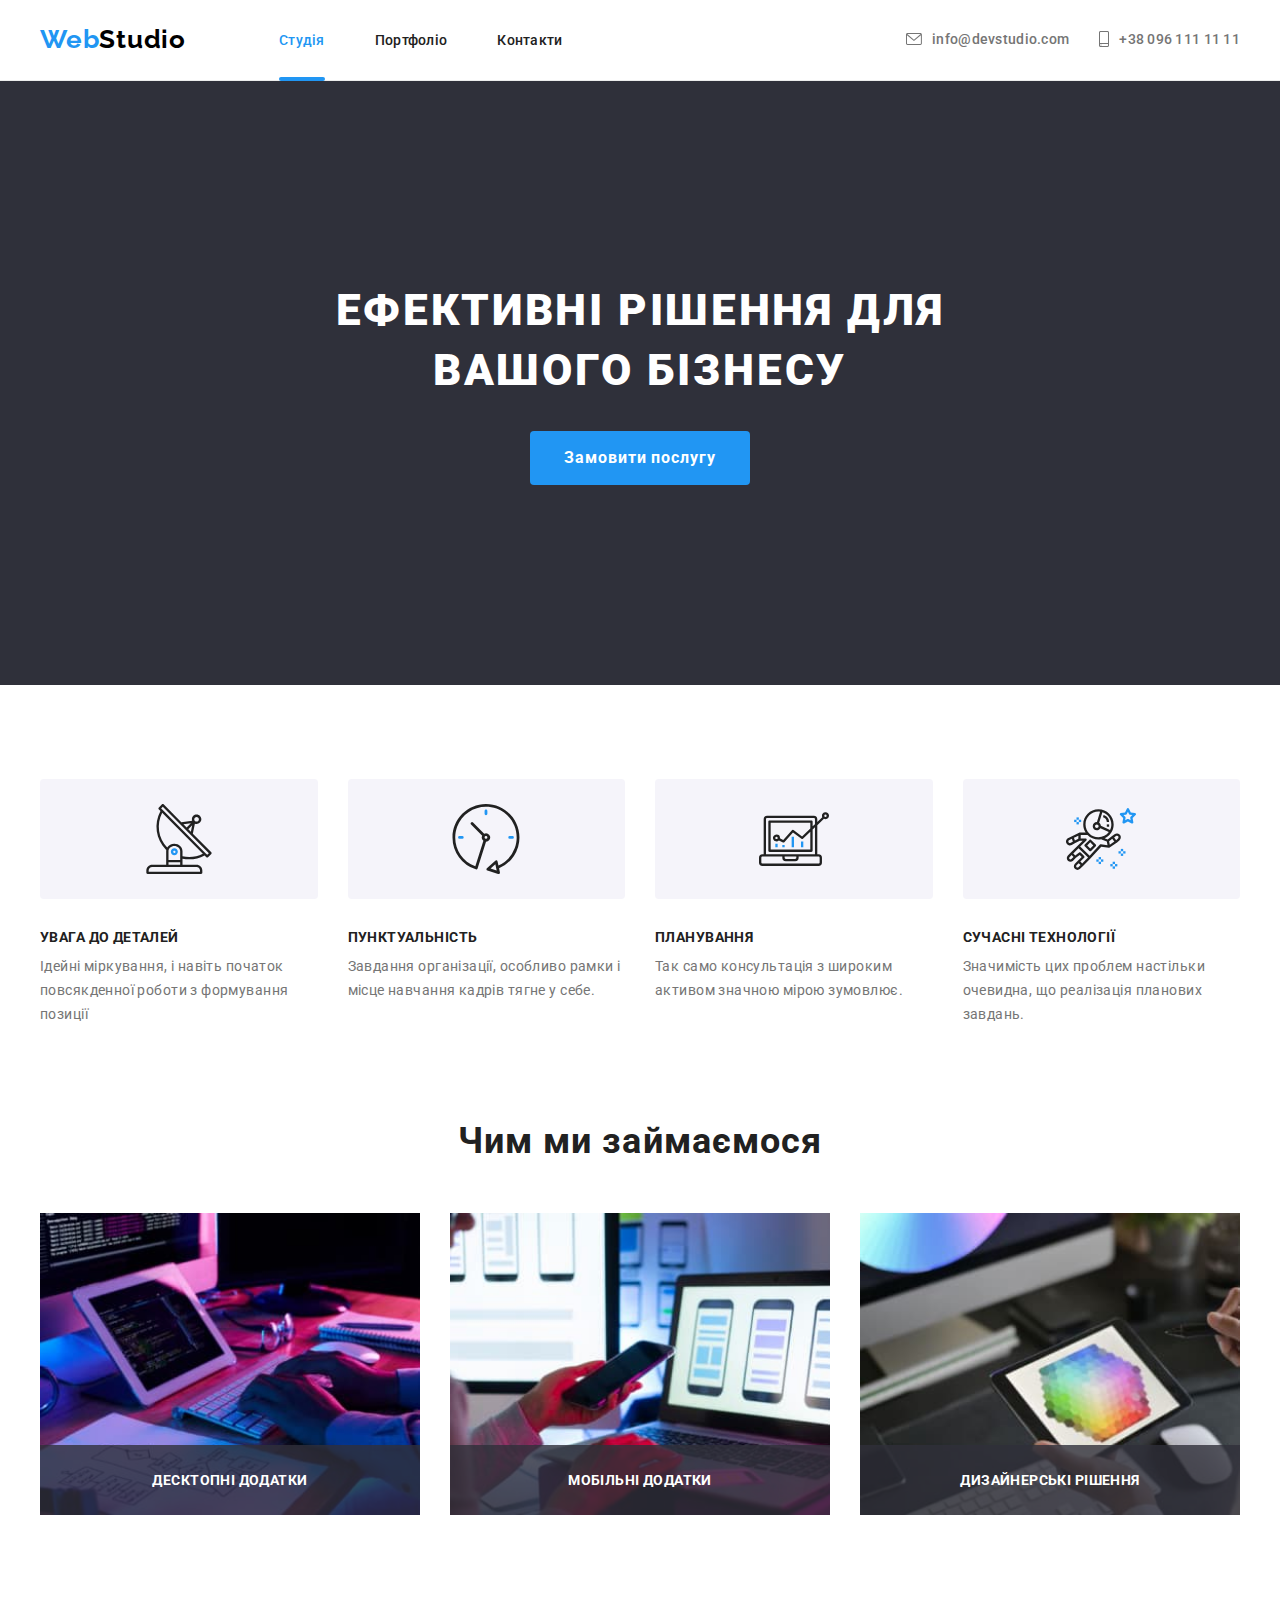
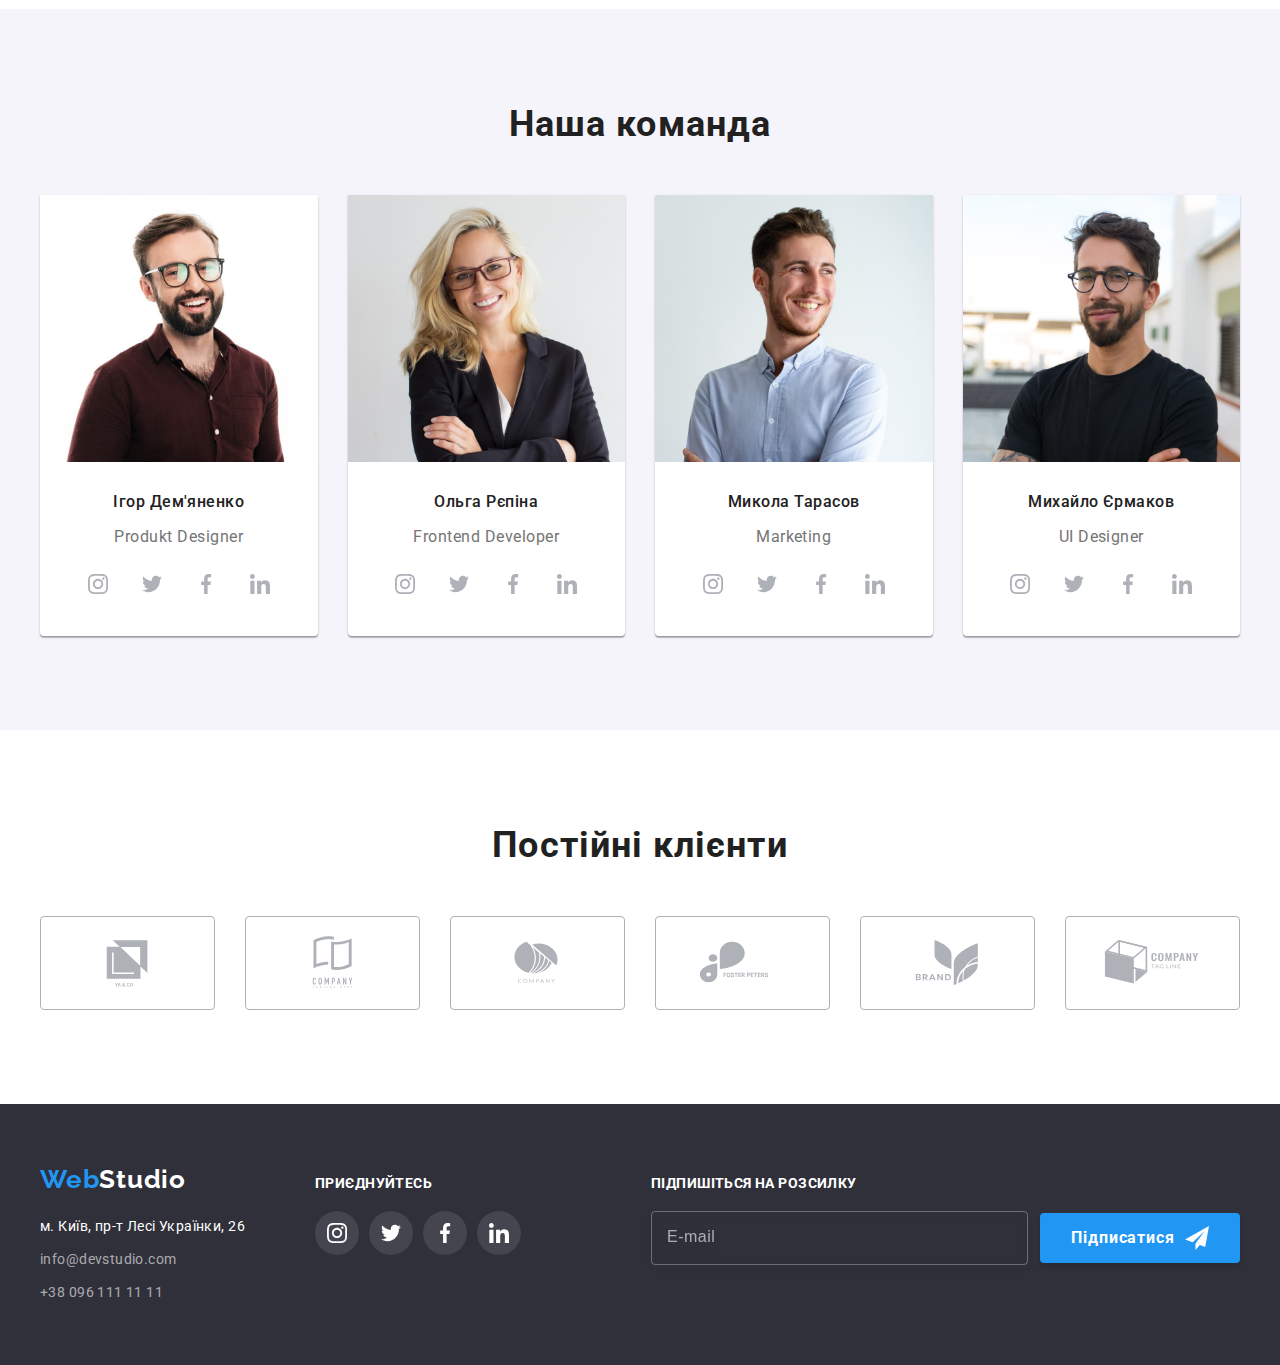
==== commit 380f478e: "Домашка" ====
--- a/index.html
+++ b/index.html
@@ -18,7 +18,7 @@
         <a href="#" lang="en" class="logo header__logo">Web<span class="logo-studio header__logo-studio">Studio</span></a>
         <nav class="nav header__nav">       
         <ul class="menu list">
-          <li class="menu__item"><a class="menu__link menu__link-current" href="#">Студія</a></li>
+          <li class="menu__item"><a class="menu__link menu__link_current" href="#">Студія</a></li>
           <li class="menu__item"><a class="menu__link" href="./portfolio.html">Портфоліо</a></li>
           <li class="menu__item"><a class="menu__link" href="#">Контакти</a></li>
         </ul>
@@ -32,7 +32,7 @@
               info@devstudio.com
             </a>
           </li>
-          <li>
+          <li class="authnav__item">
             <a class="authnav__tel" href="tel:+380961111111">
               <svg class="authnav__icon-tel" width="10" height="16">
                 <use href="./images/ikonky.svg#icon-smartphone"></use>
@@ -56,8 +56,8 @@
               </svg>
             </button>
             <ul class="menu-list list">
-              <li class="menu-list__item"><a class="menu-list__link" href="#">Студія</a></li>
-              <li class="menu-list__item"><a class="menu-list__link" href="#">Портфоліо</a></li>
+              <li class="menu-list__item"><a class="menu-list__link menu-list__link_current" href="./index.html">Студія</a></li>
+              <li class="menu-list__item"><a class="menu-list__link" href="./portfolio.html">Портфоліо</a></li>
               <li class="menu-list__item"><a class="menu-list__link" href="#">Контакти</a></li>
             </ul> 
           </div>       
--- a/css/main.min.css
+++ b/css/main.min.css
@@ -1 +1 @@
-h1,h2,h3,h4,h5,h6,p{margin:0}img{display:block;width:100%;height:auto;max-width:100%}body{font-family:"Roboto",sans-serif;background-color:var(--primary--white-color);color:var(--primary-text-color);margin:0}.list{list-style:none;margin:0;padding:0}.section,.portfolio{padding:60px 0}.container{width:100%;padding-left:15px;padding-right:15px;margin:0 auto}@media screen and (min-width: 480px){.container{max-width:480px}}@media screen and (min-width: 768px){.container{max-width:768px}}@media screen and (min-width: 1200px){.container{max-width:1200px}}.is-hidden{opacity:0;visibility:hidden;pointer-events:none}.backdrop{position:fixed;top:0;left:0;width:100%;height:100%;background-color:rgba(0,0,0,.2);transition:opacity var(--tran)}.modal{position:absolute;top:50%;left:50%;transform:translate(-50%, -50%);max-width:480px;box-shadow:0px 1px 3px rgba(0,0,0,.12),0px 1px 1px rgba(0,0,0,.14),0px 2px 1px rgba(0,0,0,.2);border-radius:4px;width:calc(100% - 30px);padding:40px;background-color:var(--primary--white-color)}@media screen and (min-width: 1200px){.modal{max-width:528px}}.button-modal{position:absolute;display:flex;top:8px;right:8px;width:30px;height:30px;justify-content:center;align-items:center;border:1px solid rgba(0,0,0,.1);border-radius:50%;cursor:pointer;background-color:#fff;transition:color var(--tran),background-color var(--tran)}.button-modal:hover,.button-modal:focus{fill:var(--button-active-color)}.modal-title{font-weight:700;font-size:20px;line-height:1.15;text-align:center;letter-spacing:.03em;margin-bottom:12px;color:var(--title-text-color)}.modal-field{position:relative}.modal-field:not(:last-child){margin-bottom:10px}.icon-input{position:relative}.modal-icon{position:absolute;top:50%;transform:translateY(50%);left:12px;top:0px}.modal-input:focus+.modal-icon{fill:var(--accent-color)}.input-label{display:block;font-weight:400;font-size:12px;line-height:1.1667;letter-spacing:.01em;color:var(--primary-text-color);margin-bottom:4px}.check-text{font-size:14px;line-height:1.7;letter-spacing:.03em;color:var(--primary-text-color);display:flex;align-items:center;justify-content:center}.check-text span{width:16px;height:15px;background:var(--primary--white-color);border:2px solid var(--title-text-color);border-radius:2px;margin-right:7px;display:flex;align-items:center;justify-content:center;fill:rgba(0,0,0,0)}.modal-check:checked+.check-text span{background-color:var(--accent-color);border:none;fill:var(--primary--white-color)}.modal-check:focus+.check-text span{border-color:var(--accent-color)}.modal-check{font-size:12px}.input-policy{letter-spacing:.03em;font-size:14px;line-height:1.7;text-decoration:underline;color:var(--accent-color);margin-left:5px}.modal-input{font-size:12px;width:100%;height:40px;margin-top:0px;border-radius:5px;border:1px solid rgba(33,33,33,.2);border-radius:4px;padding-left:42px;color:var(--title-text-color);outline:rgba(0,0,0,0)}.modal-input:focus{border-color:var(--accent-color)}.modal-comment{font-size:12px;width:100%;height:120px;border:1px solid rgba(33,33,33,.2);border-radius:4px;resize:none;padding:16px 12px;margin-bottom:20px}.modal-comment:hover,.modal-comment:focus{outline-color:var(--accent-color)}.modal-comment::-moz-placeholder{font-weight:400;font-size:12px;line-height:1.1667;letter-spacing:.01em;color:rgba(117,117,117,.5)}.modal-comment:-ms-input-placeholder{font-weight:400;font-size:12px;line-height:1.1667;letter-spacing:.01em;color:rgba(117,117,117,.5)}.modal-comment::placeholder{font-weight:400;font-size:12px;line-height:1.1667;letter-spacing:.01em;color:rgba(117,117,117,.5)}.modal-input-button{display:flex;align-items:center;justify-content:center;margin-top:30px}.input-button{width:200px;height:50px;font-weight:700;font-size:16px;line-height:1.8;box-shadow:0px 4px 4px rgba(0,0,0,.15);border-radius:4px;border-color:rgba(0,0,0,0);align-items:center;letter-spacing:.06em;margin:0 auto;color:var(--primary--white-color);background-color:var(--accent-color);cursor:pointer}.input-button:hover,.input-button:focus{background-color:var(--button-active-color);color:var(--primary--white-color);transition:color 250ms cubic-bezier(0.4, 0, 0.2, 1),background-color 250ms cubic-bezier(0.4, 0, 0.2, 1),box-shadow 250ms cubic-bezier(0.4, 0, 0.2, 1)}.modal-condition{font-style:normal;font-weight:400;font-size:12px;line-height:1.166;letter-spacing:.03em;color:#757575}@media screen and (min-width: 1200px){.modal-condition{font-style:normal;font-weight:400;font-size:14px;line-height:1.7142;letter-spacing:.03em;color:#757575}}:root{--primary-text-color: #757575;--title-text-color: #212121;--accent-color: #2196F3;--primary--white-color: #FFFFFF;--button-active-color: #188CEB;--iconka-links: #AFB1B8;--tran: 250ms cubic-bezier(0.4, 0, 0.2, 1)}.header{align-items:center;margin:0 auto;border-bottom:1px solid #ececec}@media screen and (min-width: 480px){.header{padding-top:7px;padding-bottom:7px}}@media screen and (min-width: 768px){.header{padding-top:19px;padding-bottom:19px}}@media screen and (min-width: 1200px){.header{padding-top:24px;padding-bottom:25px}}.logo{display:block;font-family:"Raleway";font-style:normal;font-weight:700;font-size:26px;line-height:1.1923;letter-spacing:.03em;color:var(--accent-color);text-decoration:none}.header__logo{margin-right:auto}@media screen and (min-width: 768px){.header__logo{margin-right:93px}}.logo-studio{font-family:"Raleway";font-style:normal;font-weight:700;font-size:26px;line-height:1.1923;letter-spacing:.03em;color:#000}@media screen and (max-width: 767px){.nav{display:none}}.header__container{display:flex;align-items:center;justify-content:flex-start}@media screen and (min-width: 1200x){.header__container{justify-content:center}}@media screen and (min-width: 768px){.header__nav{margin-right:auto}}.menu{display:flex;align-items:center;gap:50px}.authnav{padding:0;margin:0;align-items:center;gap:30px}.authnav:hover,.authnav:focus{color:var(--accent-color)}@media screen and (max-width: 767px){.header__authnav{display:none}}@media screen and (min-width: 1200px){.header__authnav{display:flex}}.authnav__item{display:flex;align-items:center}@media screen and (min-width: 768px){.authnav__item{margin-bottom:10px}}@media screen and (min-width: 1200px){.authnav__item{margin-bottom:0px}}.menu__link,.authnav a,.footer .authnav__mail,.footer .authnav__tel{text-decoration:none}.menu__link{position:relative;padding:32px 0;font-weight:500;font-size:14px;line-height:1.1428;letter-spacing:.02em;color:var(--title-text-color);transition:color var(--tran)}.menu__link:hover,.menu__link:focus,.menu__link.menu__link-current{color:var(--accent-color)}.menu__link-current::after{content:"";position:absolute;display:block;width:100%;height:4px;bottom:-1px;left:0;background-color:var(--accent-color);border-radius:2px;transition:background-color var(--tran)}.authnav__mail{display:flex;align-items:center;font-weight:500;font-size:14px;line-height:1.1428;letter-spacing:.02em;color:var(--primary-text-color);transition:color var(--tran)}.authnav__mail:hover,.authnav__mail:focus{color:var(--accent-color)}.authnav__icon-mail{align-items:center;justify-content:center;margin-right:10px;fill:currentColor}.authnav__tel{display:flex;font-style:normal;font-weight:500;font-size:14px;line-height:1.1428;letter-spacing:.02em;text-transform:uppercase;color:var(--primary-text-color);transition:color var(--tran)}.authnav__tel:hover,.authnav__tel:focus{color:var(--accent-color)}.authnav__icon-tel{align-items:center;justify-content:center;margin-right:10px;fill:currentColor}.menu-open{padding:0;display:flex;align-items:center;justify-content:center;background-color:rgba(0,0,0,0);border-color:rgba(0,0,0,0);color:#000}@media screen and (min-width: 768px){.menu-open{display:none}}.mob-menu{position:fixed;top:0;padding:0;z-index:1;width:100vw;height:100vh;background-color:#fff;padding-bottom:48px;padding:48px 40px}.mob-menu>.container{height:100%;display:flex;flex-direction:column;justify-content:space-between}@media screen and (min-width: 768px){.mob-menu{display:none}}.menu-close{position:absolute;top:10px;right:15px;display:block;margin-left:auto;background-color:rgba(0,0,0,0);border-color:rgba(0,0,0,0)}.menu-list__item:not(:last-child){margin-bottom:32px}.menu-list__link{font-family:"Roboto";font-style:normal;font-weight:500;font-size:40px;line-height:1.175;letter-spacing:.02em;color:#212121;text-decoration:none}.mob-menu__tel{display:block;font-family:"Roboto";font-style:normal;font-weight:500;font-size:34px;line-height:1.1764;letter-spacing:.02em;color:#2196f3;text-decoration:none;margin-bottom:32px}.mob-menu__mail{display:block;font-family:"Roboto";font-style:normal;font-weight:500;font-size:24px;line-height:1.1666;letter-spacing:.02em;color:#757575;text-decoration:none}.mob-soc{display:flex;margin-top:64px;gap:30px;overflow:auto}.mob-soc__link{font-family:"Roboto";font-style:normal;font-weight:500;font-size:18px;line-height:1.3333;letter-spacing:.02em;color:#2196f3;text-decoration:none}.hero{width:100%;background-size:cover;margin:0 auto;background-color:#2f303a;background-image:linear-gradient(rgba(47, 48, 58, 0.4), rgba(47, 48, 58, 0.4)),url(../images/header-img.jpg);background-repeat:no-repeat;background-position:center;text-align:center;padding-top:200px;padding-bottom:200px}@media screen and (max-width: 1199px){.hero{padding-top:118px;padding-bottom:118px}}.hero-container{align-items:center}.hero-title{font-weight:900;font-size:26px;line-height:1.6153;letter-spacing:.06em;text-transform:uppercase;align-items:center;color:#fff;margin:0 auto;margin-bottom:30px}@media screen and (min-width: 768px){.hero-title{width:360px}}@media screen and (min-width: 1200px){.hero-title{width:696px;font-size:44px;line-height:1.3636}}.button-hero{font-family:"Roboto";font-style:normal;font-weight:700;font-size:16px;line-height:1.875;align-items:center;letter-spacing:.06em;border-color:rgba(0,0,0,0);border-radius:4px;background-color:var(--accent-color);color:var(--primary--white-color);cursor:pointer;padding:10px 32px;transition:background-color var(--tran),color var(--tran)}.button-hero:hover,.button-hero:focus{background-color:var(--button-active-color)}.hidden{color:rgba(0,0,0,0);position:absolute;width:1px;height:1px;margin:-1px;border:0;padding:0;white-space:nowrap;-webkit-clip-path:inset(100%);clip-path:inset(100%);clip:rect(0 0 0 0);overflow:hidden}.section-title{font-weight:700;font-size:36px;line-height:1.166;text-align:start;letter-spacing:.03em;color:var(--title-text-color)}.section-advantages{padding:60px 0}.list-section{display:flex;align-items:flex-start;gap:30px}@media screen and (max-width: 767px){.list-section{flex-direction:column}}@media screen and (max-width: 1199px){.list-section{flex-wrap:wrap;justify-content:center}}@media screen and (max-width: 1200px){.list-section{display:flex}}.item-section{display:block}.item-section::before{display:block;content:"";height:120px;background:#f5f4fa;border-radius:4px;background-repeat:no-repeat;background-size:70px 70px;background-position:center;margin-bottom:30px}@media screen and (min-width: 768px){.item-section{width:calc((100% - 30px)/2)}}@media screen and (min-width: 1200px){.item-section{width:calc((100% - 90px)/4)}}.title-section{font-weight:700;font-size:14px;line-height:1.1428;letter-spacing:.03em;text-transform:uppercase;justify-content:start;color:var(--title-text-color);margin-bottom:10px;text-align:center}@media screen and (min-width: 768px){.title-section{text-align:left}}.text-section{font-weight:400;font-size:14px;line-height:1.7142;letter-spacing:.03em;color:var(--primary-text-color)}.icon-antenna::before{background-image:url(../images/antenna.svg)}.icon-clock::before{background-image:url(../images/clock.svg)}.icon-diagram::before{background-image:url(../images/diagram.svg)}.icon-astronaut::before{background-image:url(../images/astronaut.svg)}.profile{padding-top:0}@media screen and (max-width: 1199px){.profile{display:none}}@media screen and (min-width: 1200px){.profile{display:flex}}.section-profile{font-weight:700;font-size:36px;line-height:1.166;text-align:center;letter-spacing:.03em;color:var(--title-text-color);margin-bottom:50px}.container-profile{display:flex;align-items:start;gap:30px;padding-bottom:94px}.link-profile{display:block;flex-basis:calc((100% - 60px)/3);position:relative}.profile-text{position:absolute;display:flex;justify-content:center;align-items:center;left:0;bottom:0;width:100%;height:70px;font-style:normal;font-weight:700;font-size:14px;line-height:1.1428;text-align:center;letter-spacing:.03em;text-transform:uppercase;color:var(--primary--white-color);background-color:rgba(47,48,58,.8)}.teams{background:#f5f4fa}.teams-title{font-weight:700;font-size:28px;line-height:1.1785;text-align:center;letter-spacing:.03em;color:var(--title-text-color);margin-bottom:30px}@media screen and (min-width: 1200px){.teams-title{font-size:36px;line-height:1.1666}}@media screen and (min-width: 1200px){.teams-title{margin-bottom:50px}}.container-teams{display:flex;flex-wrap:wrap;align-items:start;gap:30px}.link-teams{background:#fff;box-shadow:0px 1px 3px rgba(0,0,0,.12),0px 1px 1px rgba(0,0,0,.14),0px 2px 1px rgba(0,0,0,.2);border-radius:0px 0px 4px 4px;display:block}@media screen and (min-width: 480px){.link-teams{flex-basis:100%}}@media screen and (min-width: 768px){.link-teams{flex-basis:calc((100% - 30px)/2)}}@media screen and (min-width: 1200px){.link-teams{flex-basis:calc((100% - 90px)/4)}}.section-teams{font-style:normal;font-weight:500;font-size:16px;line-height:1.1875;text-align:center;letter-spacing:.03em;color:var(--title-text-color);margin-bottom:10px}.teams-tetle{padding:30px 0}.text-teams{font-style:normal;font-weight:400;font-size:16px;line-height:1.1875;text-align:center;letter-spacing:.03em;color:var(--primary-text-color);margin:16px}.teams-list{display:flex;justify-content:center;gap:10px}.teams-item{width:44px;height:44px}.teams-link{width:100%;height:100%;background-color:var(--primary--white-color);border-radius:50%;display:flex;align-items:center;justify-content:center;transition:fill var(--tran),background-color var(--tran)}.teams-link:hover,.teams-link:focus{background-color:var(--accent-color)}.teams-icon{fill:var(--iconka-links);transition:fill var(--tran)}.teams-icon:hover,.teams-icon:focus{fill:var(--primary--white-color)}.teams-link:hover .teams-icon,.teams-link:focus .teams-icon{fill:var(--primary--white-color)}.klient{padding-top:60px;padding-bottom:60px}@media screen and (min-width: 1200px){.klient{padding-top:94px;padding-bottom:94px}}.klient-title{font-style:normal;font-weight:700;font-size:28px;line-height:1.1666;text-align:center;letter-spacing:.03em;color:var(--title-text-color);margin-bottom:30px}@media screen and (min-width: 1200px){.klient-title{margin-bottom:50px}}.container-klient{display:flex;flex-wrap:wrap;align-items:center;justify-content:center;gap:30px}.klient-list{width:calc((100% - 30px)/2)}@media screen and (min-width: 480px){.klient-list{width:calc((100% - 30px)/2)}}@media screen and (min-width: 768px){.klient-list{width:calc((100% - 60px)/3)}}@media screen and (min-width: 1200px){.klient-list{width:calc((100% - 150px)/6)}}.klient-link{display:flex;justify-content:center;align-items:center;height:92px;color:#afb1b8;border-radius:4px;border:1px solid #afb1b8;transition:color var(--tran),border var(--tran)}.klient-link:hover,.klient-link:focus{color:#2196f3;border:1px solid #2196f3}.klient-icon{fill:currentColor}.footer{background-color:#2f303a;padding:60px 0}.footer-container{display:block;text-align:center;justify-content:center}@media screen and (min-width: 768px){.footer-container{display:flex;flex-wrap:wrap;justify-content:space-around}}@media screen and (min-width: 1200px){.footer-container{display:flex;text-align:left;align-items:baseline}}@media screen and (min-width: 1200px){.footer-container{display:flex;align-items:baseline}}@media screen and (max-width: 1199px){.footer-adres{margin-bottom:60px}}@media screen and (min-width: 1200px){.footer-adres{margin-right:70px}}.container-logo{display:block;margin-top:0;margin-bottom:20px}.logofooter{font-family:"Raleway";font-style:normal;font-weight:700;font-size:26px;line-height:1.1923;letter-spacing:.03em;color:var(--accent-color);text-decoration:none}.logo-footer{font-family:"Raleway";font-style:normal;font-weight:700;font-size:26px;line-height:1.1923;letter-spacing:.03em;color:var(--primary--white-color);margin-top:60px}.footer-link li:not(:last-child){margin-bottom:9px}.item-footer{display:inline-block;font-weight:400;font-style:normal;font-size:14px;line-height:1.7142;letter-spacing:.03em;color:var(--primary--white-color);text-decoration:none;transition:color var(--tran)}.item-footer:hover,.item-footer:focus{color:var(--button-active-color)}.link-mail-footer{display:inline-block;font-weight:400;font-style:normal;font-size:14px;line-height:1.7142;letter-spacing:.03em;text-decoration:none;color:rgba(255,255,255,.6);transition:color var(--tran)}.link-mail-footer:hover,.link-mail-footer:focus{color:var(--button-active-color)}.link-tel-footer{font-weight:400;font-style:normal;font-size:14px;line-height:1.7142;letter-spacing:.03em;text-decoration:none;color:rgba(255,255,255,.6);transition:color var(--tran)}.link-tel-footer:hover,.link-tel-footer:focus{color:var(--button-active-color)}@media screen and (max-width: 767px){.social{margin-bottom:60px}}@media screen and (min-width: 1200px){.social{margin-right:auto}}.footer-internet{display:blok}.footer-internet-title{display:block;margin-bottom:20px;font-style:normal;font-weight:700;font-size:14px;line-height:1.1428;letter-spacing:.03em;text-transform:uppercase;color:var(--primary--white-color)}.footer-internet-link{display:flex}.social-list{display:flex;justify-content:center;gap:10px}.social-item{width:44px;height:44px}.social-link{width:100%;height:100%;background-color:rgba(255,255,255,.1);border-radius:50%;display:flex;align-items:center;justify-content:center;transition:background-color var(--tran)}.social-link:hover,.social-link:focus{background-color:var(--accent-color)}.social-link:hover .teams-icon,.social-link:focus .teams-icon{fill:var(--primary--white-color)}.social-icon{fill:var(--primary--white-color)}.social-icon:hover,.social-icon:focus{fill:var(--primary--white-color)}.footer-subtitle{font-style:normal;font-weight:700;font-size:14px;line-height:1.1428;letter-spacing:.03em;margin-bottom:20px;text-transform:uppercase;color:var(--primary--white-color)}.signup-field{display:flex;align-items:center;gap:12px}@media screen and (max-width: 1199px){.signup-field{flex-direction:column}}@media screen and (min-width: 1200px){.signup-field{flex-direction:row}}.signup-input{width:358px;height:50px;background-color:rgba(0,0,0,0);border:1px solid rgba(255,255,255,.3);filter:drop-shadow(0px 4px 4px rgba(0, 0, 0, 0.15));border-radius:4px;color:var(--primary--white-color);padding-left:15px}@media screen and (min-width: 768px){.signup-input{width:450px}}.signup-input::-moz-placeholder{font-size:16px;line-height:1.25;letter-spacing:.03em;color:rgba(255,255,255,.6)}.signup-input:-ms-input-placeholder{font-size:16px;line-height:1.25;letter-spacing:.03em;color:rgba(255,255,255,.6)}.signup-input::placeholder{font-size:16px;line-height:1.25;letter-spacing:.03em;color:rgba(255,255,255,.6)}.signup-input:hover,.signup-input:focus{border-color:var(--button-active-color)}.signup-input:focus{outline:var(--button-active-color)}.signup-button{display:flex;align-items:center;justify-content:center;min-width:200px;height:50px;margin:0;background:var(--accent-color);box-shadow:0px 4px 4px rgba(0,0,0,.15);border-radius:4px;border:rgba(0,0,0,0);font-family:inherit;font-weight:700;font-size:16px;line-height:1.875;cursor:pointer;text-align:center;letter-spacing:.06em;color:var(--primary--white-color);transition:background-color var(--tran)}.signup-button:hover,.signup-button:focus{background-color:var(--button-active-color)}.sign-icon{margin-left:10px;width:24px;height:24px;fill:currentColor}.portfolio-filters{display:flex;justify-content:center;gap:8px;margin-bottom:50px}.container-filter-portfolio{padding-bottom:16px}.container-portfolio{padding-top:34px}.button-portfolio{font-family:"Roboto";font-style:normal;font-weight:500;font-size:16px;line-height:1.625;text-align:center;letter-spacing:.03em;padding:6px 22px;background:#f5f4fa;border-radius:4px;color:var(--title-text-color);border-color:rgba(0,0,0,0);flex-basis:calc((100% - 32px)/5);cursor:pointer;transition:background-color var(--tran),color var(--tran),box-shadow var(--tran),border-radius var(--tran)}.button-portfolio:hover,.button-portfolio:focus{background-color:var(--accent-color);color:var(--primary--white-color);box-shadow:0px 3px 1px rgba(0,0,0,.1),0px 1px 2px rgba(0,0,0,.08),0px 2px 2px rgba(0,0,0,.12);border-radius:4px}.section-portfolio{font-weight:700;font-size:18px;line-height:2;letter-spacing:.06em;color:var(--title-text-color);margin-bottom:4px}.text-portfolio{font-size:16px;line-height:1.875;letter-spacing:.03em;color:var(--primary-text-color)}.items-portfolio{display:flex;flex-wrap:wrap;gap:30px}.link-portfolio{background:var(--primary--white-color);width:calc((100% - 60px)/3)}.portfolio-img{display:block;text-decoration:none}.portfolio-img:hover,.portfolio-img:focus{box-shadow:0px 1px 1px rgba(0,0,0,.12),0px 4px 4px rgba(0,0,0,.06),1px 4px 6px rgba(0,0,0,.16)}.overlay{position:relative;overflow:hidden}.portfolio-img:hover .portfolio-text,.portfolio-img:focus .portfolio-text{transform:translateY(0);opacity:1}.portfolio-text{position:absolute;top:0;display:flex;align-items:center;padding:0 24px;height:100%;background-color:rgba(33,150,243,.9);font-style:normal;font-weight:400;font-size:18px;line-height:1.1556;letter-spacing:.03em;color:var(--primary--white-color);transform:translateY(100%);transition:transform 250ms cubic-bezier(0.4, 0, 0.2, 1)}.portfolio-img:hover .portfolio-text,.portfolio-img:focus .portfolio-text{transform:translateY(0);opacity:1}.tetle-portfolio{display:block;padding:20px 24px;border:1px solid #eee;border-top:0}/*# sourceMappingURL=main.min.css.map */+h1,h2,h3,h4,h5,h6,p{margin:0}img{display:block;width:100%;height:auto;max-width:100%}body{font-family:"Roboto",sans-serif;background-color:var(--primary--white-color);color:var(--primary-text-color);margin:0}.list{list-style:none;margin:0;padding:0}.section,.portfolio{padding:60px 0}@media screen and (min-width: 1200px){.section,.portfolio{padding:94px 0}}.container{width:100%;padding-left:15px;padding-right:15px;margin:0 auto}@media screen and (min-width: 480px){.container{max-width:480px}}@media screen and (min-width: 768px){.container{max-width:768px}}@media screen and (min-width: 1200px){.container{max-width:1200px}}.is-hidden{opacity:0;visibility:hidden;pointer-events:none}.backdrop{position:fixed;top:0;left:0;width:100%;height:100%;background-color:rgba(0,0,0,.2);transition:opacity var(--tran)}.modal{position:absolute;top:50%;left:50%;transform:translate(-50%, -50%);max-width:480px;box-shadow:0px 1px 3px rgba(0,0,0,.12),0px 1px 1px rgba(0,0,0,.14),0px 2px 1px rgba(0,0,0,.2);border-radius:4px;width:calc(100% - 30px);padding:40px;background-color:var(--primary--white-color)}@media screen and (min-width: 1200px){.modal{max-width:528px}}.button-modal{position:absolute;display:flex;top:8px;right:8px;width:30px;height:30px;justify-content:center;align-items:center;border:1px solid rgba(0,0,0,.1);border-radius:50%;cursor:pointer;background-color:#fff;transition:color var(--tran),background-color var(--tran)}.button-modal:hover,.button-modal:focus{fill:var(--button-active-color)}.modal-title{font-weight:700;font-size:20px;line-height:1.15;text-align:center;letter-spacing:.03em;margin-bottom:12px;color:var(--title-text-color)}.modal-field{position:relative}.modal-field:not(:last-child){margin-bottom:10px}.icon-input{position:relative}.modal-icon{position:absolute;top:50%;transform:translateY(50%);left:12px;top:0px}.modal-input:focus+.modal-icon{fill:var(--accent-color)}.input-label{display:block;font-weight:400;font-size:12px;line-height:1.1667;letter-spacing:.01em;color:var(--primary-text-color);margin-bottom:4px}.check-text{font-size:14px;line-height:1.7;letter-spacing:.03em;color:var(--primary-text-color);display:flex;align-items:center;justify-content:center}.check-text span{width:16px;height:15px;background:var(--primary--white-color);border:2px solid var(--title-text-color);border-radius:2px;margin-right:7px;display:flex;align-items:center;justify-content:center;fill:rgba(0,0,0,0)}.modal-check:checked+.check-text span{background-color:var(--accent-color);border:none;fill:var(--primary--white-color)}.modal-check:focus+.check-text span{border-color:var(--accent-color)}.modal-check{font-size:12px}.input-policy{text-decoration:underline;color:var(--accent-color)}.modal-input{font-size:12px;width:100%;height:40px;margin-top:0px;border-radius:5px;border:1px solid rgba(33,33,33,.2);border-radius:4px;padding-left:42px;color:var(--title-text-color);outline:rgba(0,0,0,0)}.modal-input:focus{border-color:var(--accent-color)}.modal-comment{font-size:12px;width:100%;height:120px;border:1px solid rgba(33,33,33,.2);border-radius:4px;resize:none;padding:16px 12px;margin-bottom:20px}.modal-comment:hover,.modal-comment:focus{outline-color:var(--accent-color)}.modal-comment::-moz-placeholder{font-weight:400;font-size:12px;line-height:1.1667;letter-spacing:.01em;color:rgba(117,117,117,.5)}.modal-comment:-ms-input-placeholder{font-weight:400;font-size:12px;line-height:1.1667;letter-spacing:.01em;color:rgba(117,117,117,.5)}.modal-comment::placeholder{font-weight:400;font-size:12px;line-height:1.1667;letter-spacing:.01em;color:rgba(117,117,117,.5)}.modal-input-button{display:flex;align-items:center;justify-content:center;margin-top:30px}.input-button{width:200px;height:50px;font-weight:700;font-size:16px;line-height:1.8;box-shadow:0px 4px 4px rgba(0,0,0,.15);border-radius:4px;border-color:rgba(0,0,0,0);align-items:center;letter-spacing:.06em;margin:0 auto;color:var(--primary--white-color);background-color:var(--accent-color);cursor:pointer}.input-button:hover,.input-button:focus{background-color:var(--button-active-color);color:var(--primary--white-color);transition:color 250ms cubic-bezier(0.4, 0, 0.2, 1),background-color 250ms cubic-bezier(0.4, 0, 0.2, 1),box-shadow 250ms cubic-bezier(0.4, 0, 0.2, 1)}.modal-condition{font-style:normal;font-weight:400;font-size:12px;line-height:1.166;letter-spacing:.03em;color:#757575}@media screen and (min-width: 1200px){.modal-condition{font-size:14px;line-height:1.7142}}:root{--primary-text-color: #757575;--title-text-color: #212121;--accent-color: #2196F3;--primary--white-color: #FFFFFF;--button-active-color: #188CEB;--iconka-links: #AFB1B8;--tran: 250ms cubic-bezier(0.4, 0, 0.2, 1)}.header{align-items:center;margin:0 auto;border-bottom:1px solid #ececec;padding-top:7px;padding-bottom:7px}@media screen and (min-width: 768px){.header{padding-top:19px;padding-bottom:19px}}@media screen and (min-width: 1200px){.header{padding-top:24px;padding-bottom:25px}}.logo{display:block;font-family:"Raleway";font-style:normal;font-weight:700;font-size:26px;line-height:1.1923;letter-spacing:.03em;color:var(--accent-color);text-decoration:none}.header__logo{margin-right:auto}@media screen and (min-width: 768px){.header__logo{margin-right:87px}}@media screen and (min-width: 1200px){.header__logo{margin-right:93px}}.logo-studio{font-family:"Raleway";font-style:normal;font-weight:700;font-size:26px;line-height:1.1923;letter-spacing:.03em;color:#000}@media screen and (max-width: 767px){.nav{display:none}}.header__container{display:flex;align-items:center;justify-content:flex-start}@media screen and (min-width: 1200x){.header__container{justify-content:center}}@media screen and (min-width: 768px){.header__nav{margin-right:auto}}.menu{display:flex;align-items:center;gap:50px}.authnav{padding:0;margin:0;align-items:center;gap:30px}.authnav:hover,.authnav:focus{color:var(--accent-color)}@media screen and (max-width: 767px){.header__authnav{display:none}}@media screen and (min-width: 1200px){.header__authnav{display:flex}}.authnav__item{display:flex;align-items:center}@media screen and (min-width: 768px){.authnav__item:not(:last-child){margin-bottom:10px}}@media screen and (min-width: 1200px){.authnav__item:not(:last-child){margin-bottom:0}}.menu__link,.authnav a,.footer .authnav__mail,.footer .authnav__tel{text-decoration:none}.menu__link{position:relative;padding:32px 0;font-weight:500;font-size:14px;line-height:1.1428;letter-spacing:.02em;color:var(--title-text-color);transition:color var(--tran)}.menu__link:hover,.menu__link:focus,.menu__link.menu__link_current{color:var(--accent-color)}.menu__link_current::after{content:"";position:absolute;display:block;width:100%;height:4px;bottom:-1px;left:0;background-color:var(--accent-color);border-radius:2px;transition:background-color var(--tran)}.authnav__mail{display:flex;align-items:center;font-weight:500;font-size:14px;line-height:1.1428;letter-spacing:.02em;color:var(--primary-text-color);transition:color var(--tran)}.authnav__mail:hover,.authnav__mail:focus{color:var(--accent-color)}.authnav__icon-mail{align-items:center;justify-content:center;margin-right:10px;fill:currentColor}.authnav__tel{display:flex;font-style:normal;font-weight:500;font-size:14px;line-height:1.1428;letter-spacing:.02em;text-transform:uppercase;color:var(--primary-text-color);transition:color var(--tran)}.authnav__tel:hover,.authnav__tel:focus{color:var(--accent-color)}.authnav__icon-tel{align-items:center;justify-content:center;margin-right:10px;fill:currentColor}.menu-open{padding:0;display:flex;align-items:center;justify-content:center;background-color:rgba(0,0,0,0);border-color:rgba(0,0,0,0);color:#000}@media screen and (min-width: 768px){.menu-open{display:none}}.mob-menu{position:fixed;top:0;padding:0;z-index:1;width:100vw;height:100vh;background-color:#fff;padding-bottom:48px;padding:48px 40px}.mob-menu>.container{height:100%;display:flex;flex-direction:column;justify-content:space-between}@media screen and (min-width: 768px){.mob-menu{display:none}}.menu-close{position:absolute;top:10px;right:15px;display:flex;margin-left:auto;background-color:rgba(0,0,0,0);border:0;padding:0}.menu-list__item:not(:last-child){margin-bottom:32px}.menu-list__link{font-family:"Roboto";font-style:normal;font-weight:500;font-size:40px;line-height:1.175;letter-spacing:.02em;color:#212121;text-decoration:none}.menu-list__link_current{color:var(--accent-color)}.mob-menu__tel{display:block;font-family:"Roboto";font-style:normal;font-weight:500;font-size:34px;line-height:1.1764;letter-spacing:.02em;color:#2196f3;text-decoration:none;margin-bottom:32px}.mob-menu__mail{display:block;font-family:"Roboto";font-style:normal;font-weight:500;font-size:24px;line-height:1.1666;letter-spacing:.02em;color:#757575;text-decoration:none}.mob-soc{display:flex;margin-top:64px;gap:30px;overflow:auto}.mob-soc__link{font-family:"Roboto";font-style:normal;font-weight:500;font-size:18px;line-height:1.3333;letter-spacing:.02em;color:#2196f3;text-decoration:none}.hero{width:100%;max-width:1600px;background-size:cover;margin:0 auto;background-color:#2f303a;background-image:linear-gradient(rgba(47, 48, 58, 0.4), rgba(47, 48, 58, 0.4)),url(../images/hi-banner__bg_1x_480w.jpg);background-repeat:no-repeat;background-position:center;text-align:center;padding-top:200px;padding-bottom:200px;background-image:url(./mobile@1x)}@media screen and (max-width: 1199px){.hero{padding-top:118px;padding-bottom:118px}}@media screen and (min-device-pixel-ratio: 2),(-webkit-min-device-pixel-ratio: 2),(min-resolution: 192dpi){.hero{background-image:linear-gradient(rgba(47, 48, 58, 0.4), rgba(47, 48, 58, 0.4)),url(../images/hi-banner__bg_2x_480w.jpg)}}@media screen and (min-width: 768px){.hero{background-image:url(./tablet@1x)}}@media screen and (min-device-pixel-ratio: 2)and (min-width: 768px),(-webkit-min-device-pixel-ratio: 2)and (min-width: 768px),(min-resolution: 192dpi)and (min-width: 768px){.hero{background-image:url(./tablet@2x)}}@media screen and (min-width: 1200px){.hero{background-image:url(./desktop@1x)}}@media screen and (min-device-pixel-ratio: 2)and (min-width: 1200px),(-webkit-min-device-pixel-ratio: 2)and (min-width: 1200px),(min-resolution: 192dpi)and (min-width: 1200px){.hero{background-image:url(./desktop@2x)}}.hero-container{align-items:center}.hero-title{font-weight:900;font-size:26px;line-height:1.6153;letter-spacing:.06em;text-transform:uppercase;align-items:center;color:#fff;margin:0 auto;margin-bottom:30px}@media screen and (min-width: 768px){.hero-title{width:360px}}@media screen and (min-width: 1200px){.hero-title{width:696px;font-size:44px;line-height:1.3636}}.button-hero{font-family:"Roboto";font-style:normal;font-weight:700;font-size:16px;line-height:1.875;align-items:center;letter-spacing:.06em;border-color:rgba(0,0,0,0);border-radius:4px;background-color:var(--accent-color);color:var(--primary--white-color);cursor:pointer;padding:10px 32px;transition:background-color var(--tran),color var(--tran)}.button-hero:hover,.button-hero:focus{background-color:var(--button-active-color)}.hidden{color:rgba(0,0,0,0);position:absolute;width:1px;height:1px;margin:-1px;border:0;padding:0;white-space:nowrap;-webkit-clip-path:inset(100%);clip-path:inset(100%);clip:rect(0 0 0 0);overflow:hidden}.section-title{font-weight:700;font-size:36px;line-height:1.166;text-align:start;letter-spacing:.03em;color:var(--title-text-color)}.list-section{display:flex;align-items:flex-start;gap:30px}@media screen and (max-width: 767px){.list-section{flex-direction:column}}@media screen and (max-width: 1199px){.list-section{flex-wrap:wrap;justify-content:center}}@media screen and (max-width: 1200px){.list-section{display:flex}}.item-section{display:block}.item-section::before{display:block;content:"";height:120px;background:#f5f4fa;border-radius:4px;background-repeat:no-repeat;background-size:70px 70px;background-position:center;margin-bottom:30px}@media screen and (min-width: 768px){.item-section{width:calc((100% - 30px)/2)}}@media screen and (min-width: 1200px){.item-section{width:calc((100% - 90px)/4)}}.title-section{font-weight:700;font-size:14px;line-height:1.1428;letter-spacing:.03em;text-transform:uppercase;justify-content:start;color:var(--title-text-color);margin-bottom:10px;text-align:center}@media screen and (min-width: 768px){.title-section{text-align:left}}.text-section{font-weight:400;font-size:14px;line-height:1.7142;letter-spacing:.03em;color:var(--primary-text-color)}.icon-antenna::before{background-image:url(../images/antenna.svg)}.icon-clock::before{background-image:url(../images/clock.svg)}.icon-diagram::before{background-image:url(../images/diagram.svg)}.icon-astronaut::before{background-image:url(../images/astronaut.svg)}.profile{padding-top:0}@media screen and (max-width: 1199px){.profile{display:none}}@media screen and (min-width: 1200px){.profile{display:flex}}.section-profile{font-weight:700;font-size:36px;line-height:1.166;text-align:center;letter-spacing:.03em;color:var(--title-text-color);margin-bottom:50px}.container-profile{display:flex;align-items:start;gap:30px;padding-bottom:94px}.link-profile{display:block;flex-basis:calc((100% - 60px)/3);position:relative}.profile-text{position:absolute;display:flex;justify-content:center;align-items:center;left:0;bottom:0;width:100%;height:70px;font-style:normal;font-weight:700;font-size:14px;line-height:1.1428;text-align:center;letter-spacing:.03em;text-transform:uppercase;color:var(--primary--white-color);background-color:rgba(47,48,58,.8)}.teams{background:#f5f4fa}.teams-title{font-weight:700;font-size:28px;line-height:1.1785;text-align:center;letter-spacing:.03em;color:var(--title-text-color);margin-bottom:30px}@media screen and (min-width: 1200px){.teams-title{font-size:36px;line-height:1.1666}}@media screen and (min-width: 1200px){.teams-title{margin-bottom:50px}}.container-teams{display:flex;flex-wrap:wrap;align-items:start;gap:30px}.link-teams{background:#fff;box-shadow:0px 1px 3px rgba(0,0,0,.12),0px 1px 1px rgba(0,0,0,.14),0px 2px 1px rgba(0,0,0,.2);border-radius:0px 0px 4px 4px;display:block}@media screen and (min-width: 480px){.link-teams{flex-basis:100%}}@media screen and (min-width: 768px){.link-teams{flex-basis:calc((100% - 30px)/2)}}@media screen and (min-width: 1200px){.link-teams{flex-basis:calc((100% - 90px)/4)}}.section-teams{font-style:normal;font-weight:500;font-size:16px;line-height:1.1875;text-align:center;letter-spacing:.03em;color:var(--title-text-color);margin-bottom:10px}.teams-tetle{padding:30px 0}.text-teams{font-style:normal;font-weight:400;font-size:16px;line-height:1.1875;text-align:center;letter-spacing:.03em;color:var(--primary-text-color);margin:16px}.teams-list{display:flex;justify-content:center;gap:10px}.teams-item{width:44px;height:44px}.teams-link{width:100%;height:100%;background-color:var(--primary--white-color);border-radius:50%;display:flex;align-items:center;justify-content:center;transition:fill var(--tran),background-color var(--tran)}.teams-link:hover,.teams-link:focus{background-color:var(--accent-color)}.teams-icon{fill:var(--iconka-links);transition:fill var(--tran)}.teams-icon:hover,.teams-icon:focus{fill:var(--primary--white-color)}.teams-link:hover .teams-icon,.teams-link:focus .teams-icon{fill:var(--primary--white-color)}.klient{padding-top:60px;padding-bottom:60px}@media screen and (min-width: 1200px){.klient{padding-top:94px;padding-bottom:94px}}.klient-title{font-style:normal;font-weight:700;font-size:28px;line-height:1.1666;text-align:center;letter-spacing:.03em;color:var(--title-text-color);margin-bottom:30px}@media screen and (min-width: 1200px){.klient-title{margin-bottom:50px;font-size:36px}}.container-klient{display:flex;flex-wrap:wrap;align-items:center;justify-content:center;gap:30px}.klient-list{width:calc((100% - 30px)/2)}@media screen and (min-width: 480px){.klient-list{width:calc((100% - 30px)/2)}}@media screen and (min-width: 768px){.klient-list{width:calc((100% - 60px)/3)}}@media screen and (min-width: 1200px){.klient-list{width:calc((100% - 150px)/6)}}.klient-link{display:flex;justify-content:center;align-items:center;height:92px;color:#afb1b8;border-radius:4px;border:1px solid #afb1b8;transition:color var(--tran),border var(--tran)}.klient-link:hover,.klient-link:focus{color:#2196f3;border:1px solid #2196f3}.klient-icon{fill:currentColor}.footer{background-color:#2f303a;padding:60px 0}.footer-container{display:block;text-align:center;justify-content:center}@media screen and (min-width: 768px){.footer-container{display:flex;flex-wrap:wrap;justify-content:space-around}}@media screen and (min-width: 1200px){.footer-container{display:flex;text-align:left;align-items:baseline}}@media screen and (min-width: 1200px){.footer-container{display:flex;align-items:baseline}}@media screen and (max-width: 1199px){.footer-adres{margin-bottom:60px}}@media screen and (min-width: 1200px){.footer-adres{margin-right:70px}}.container-logo{display:block;margin-top:0;margin-bottom:20px}.logofooter{font-family:"Raleway";font-style:normal;font-weight:700;font-size:26px;line-height:1.1923;letter-spacing:.03em;color:var(--accent-color);text-decoration:none}.logo-footer{font-family:"Raleway";font-style:normal;font-weight:700;font-size:26px;line-height:1.1923;letter-spacing:.03em;color:var(--primary--white-color);margin-top:60px}.footer-link li:not(:last-child){margin-bottom:9px}.item-footer{display:inline-block;font-weight:400;font-style:normal;font-size:14px;line-height:1.7142;letter-spacing:.03em;color:var(--primary--white-color);text-decoration:none;transition:color var(--tran)}.item-footer:hover,.item-footer:focus{color:var(--button-active-color)}.link-mail-footer{display:inline-block;font-weight:400;font-style:normal;font-size:14px;line-height:1.7142;letter-spacing:.03em;text-decoration:none;color:rgba(255,255,255,.6);transition:color var(--tran)}.link-mail-footer:hover,.link-mail-footer:focus{color:var(--button-active-color)}.link-tel-footer{font-weight:400;font-style:normal;font-size:14px;line-height:1.7142;letter-spacing:.03em;text-decoration:none;color:rgba(255,255,255,.6);transition:color var(--tran)}.link-tel-footer:hover,.link-tel-footer:focus{color:var(--button-active-color)}@media screen and (max-width: 767px){.social{margin-bottom:60px}}@media screen and (min-width: 1200px){.social{margin-right:auto}}.footer-internet{display:blok}.footer-internet-title{display:block;margin-bottom:20px;font-style:normal;font-weight:700;font-size:14px;line-height:1.1428;letter-spacing:.03em;text-transform:uppercase;color:var(--primary--white-color)}.footer-internet-link{display:flex}.social-list{display:flex;justify-content:center;gap:10px}.social-item{width:44px;height:44px}.social-link{width:100%;height:100%;background-color:rgba(255,255,255,.1);border-radius:50%;display:flex;align-items:center;justify-content:center;transition:background-color var(--tran)}.social-link:hover,.social-link:focus{background-color:var(--accent-color)}.social-link:hover .teams-icon,.social-link:focus .teams-icon{fill:var(--primary--white-color)}.social-icon{fill:var(--primary--white-color)}.social-icon:hover,.social-icon:focus{fill:var(--primary--white-color)}.footer-subtitle{font-style:normal;font-weight:700;font-size:14px;line-height:1.1428;letter-spacing:.03em;margin-bottom:20px;text-transform:uppercase;color:var(--primary--white-color)}.signup-field{display:flex;align-items:center;gap:12px}@media screen and (max-width: 1199px){.signup-field{flex-direction:column}}@media screen and (min-width: 1200px){.signup-field{flex-direction:row}}.signup-input{width:358px;height:50px;background-color:rgba(0,0,0,0);border:1px solid rgba(255,255,255,.3);filter:drop-shadow(0px 4px 4px rgba(0, 0, 0, 0.15));border-radius:4px;color:var(--primary--white-color);padding-left:15px}.signup-input::-moz-placeholder{font-size:16px;line-height:1.25;letter-spacing:.03em;color:rgba(255,255,255,.6)}.signup-input:-ms-input-placeholder{font-size:16px;line-height:1.25;letter-spacing:.03em;color:rgba(255,255,255,.6)}.signup-input::placeholder{font-size:16px;line-height:1.25;letter-spacing:.03em;color:rgba(255,255,255,.6)}.signup-input:hover,.signup-input:focus{border-color:var(--button-active-color)}.signup-input:focus{outline:var(--button-active-color)}@media screen and (min-width: 768px){.signup-input{width:450px}}@media screen and (min-width: 1200px){.signup-input{width:358px}}.signup-button{display:flex;align-items:center;justify-content:center;min-width:200px;height:50px;margin:0;background:var(--accent-color);box-shadow:0px 4px 4px rgba(0,0,0,.15);border-radius:4px;border:rgba(0,0,0,0);font-family:inherit;font-weight:700;font-size:16px;line-height:1.875;cursor:pointer;text-align:center;letter-spacing:.06em;color:var(--primary--white-color);transition:background-color var(--tran)}.signup-button:hover,.signup-button:focus{background-color:var(--button-active-color)}.sign-icon{margin-left:10px;width:24px;height:24px;fill:currentColor}.portfolio-filters{display:flex;flex-wrap:wrap;gap:15px 8px;margin-bottom:40px}@media screen and (min-width: 768px){.portfolio-filters{justify-content:center;margin-bottom:30px}}@media screen and (min-width: 1200px){.portfolio-filters{margin-bottom:50px}}.container-filter-portfolio{padding-bottom:16px}.container-portfolio{padding-top:34px}.button-portfolio{font-family:"Roboto";font-style:normal;font-weight:500;font-size:16px;line-height:1.625;text-align:center;letter-spacing:.03em;padding:6px 22px;background:#f5f4fa;border-radius:4px;color:var(--title-text-color);border-color:rgba(0,0,0,0);flex-basis:calc((100% - 32px)/5);cursor:pointer;transition:background-color var(--tran),color var(--tran),box-shadow var(--tran),border-radius var(--tran)}.button-portfolio:hover,.button-portfolio:focus{background-color:var(--accent-color);color:var(--primary--white-color);box-shadow:0px 3px 1px rgba(0,0,0,.1),0px 1px 2px rgba(0,0,0,.08),0px 2px 2px rgba(0,0,0,.12);border-radius:4px}.section-portfolio{font-weight:700;font-size:18px;line-height:2;letter-spacing:.06em;color:var(--title-text-color);margin-bottom:4px}.text-portfolio{font-size:16px;line-height:1.875;letter-spacing:.03em;color:var(--primary-text-color)}.items-portfolio{display:flex;flex-wrap:wrap;gap:30px}.link-portfolio{background:var(--primary--white-color);width:100%}@media screen and (min-width: 768px){.link-portfolio{width:calc((100% - 30px)/2)}}@media screen and (min-width: 1200px){.link-portfolio{width:calc((100% - 60px)/3)}}.portfolio-img{display:flex;height:100%;text-decoration:none;flex-direction:column}.portfolio-img:hover,.portfolio-img:focus{box-shadow:0px 1px 1px rgba(0,0,0,.12),0px 4px 4px rgba(0,0,0,.06),1px 4px 6px rgba(0,0,0,.16)}.overlay{position:relative;overflow:hidden}.portfolio-img:hover .portfolio-text,.portfolio-img:focus .portfolio-text{transform:translateY(0);opacity:1}.portfolio-text{position:absolute;top:0;display:flex;align-items:center;padding:0 24px;height:100%;background-color:rgba(33,150,243,.9);font-style:normal;font-weight:400;font-size:18px;line-height:1.5556;letter-spacing:.03em;color:var(--primary--white-color);transform:translateY(100%);transition:transform 250ms cubic-bezier(0.4, 0, 0.2, 1)}.portfolio-img:hover .portfolio-text,.portfolio-img:focus .portfolio-text{transform:translateY(0);opacity:1}.tetle-portfolio{display:block;flex-grow:1;padding:20px 24px;border:1px solid #eee;border-top:0}/*# sourceMappingURL=main.min.css.map */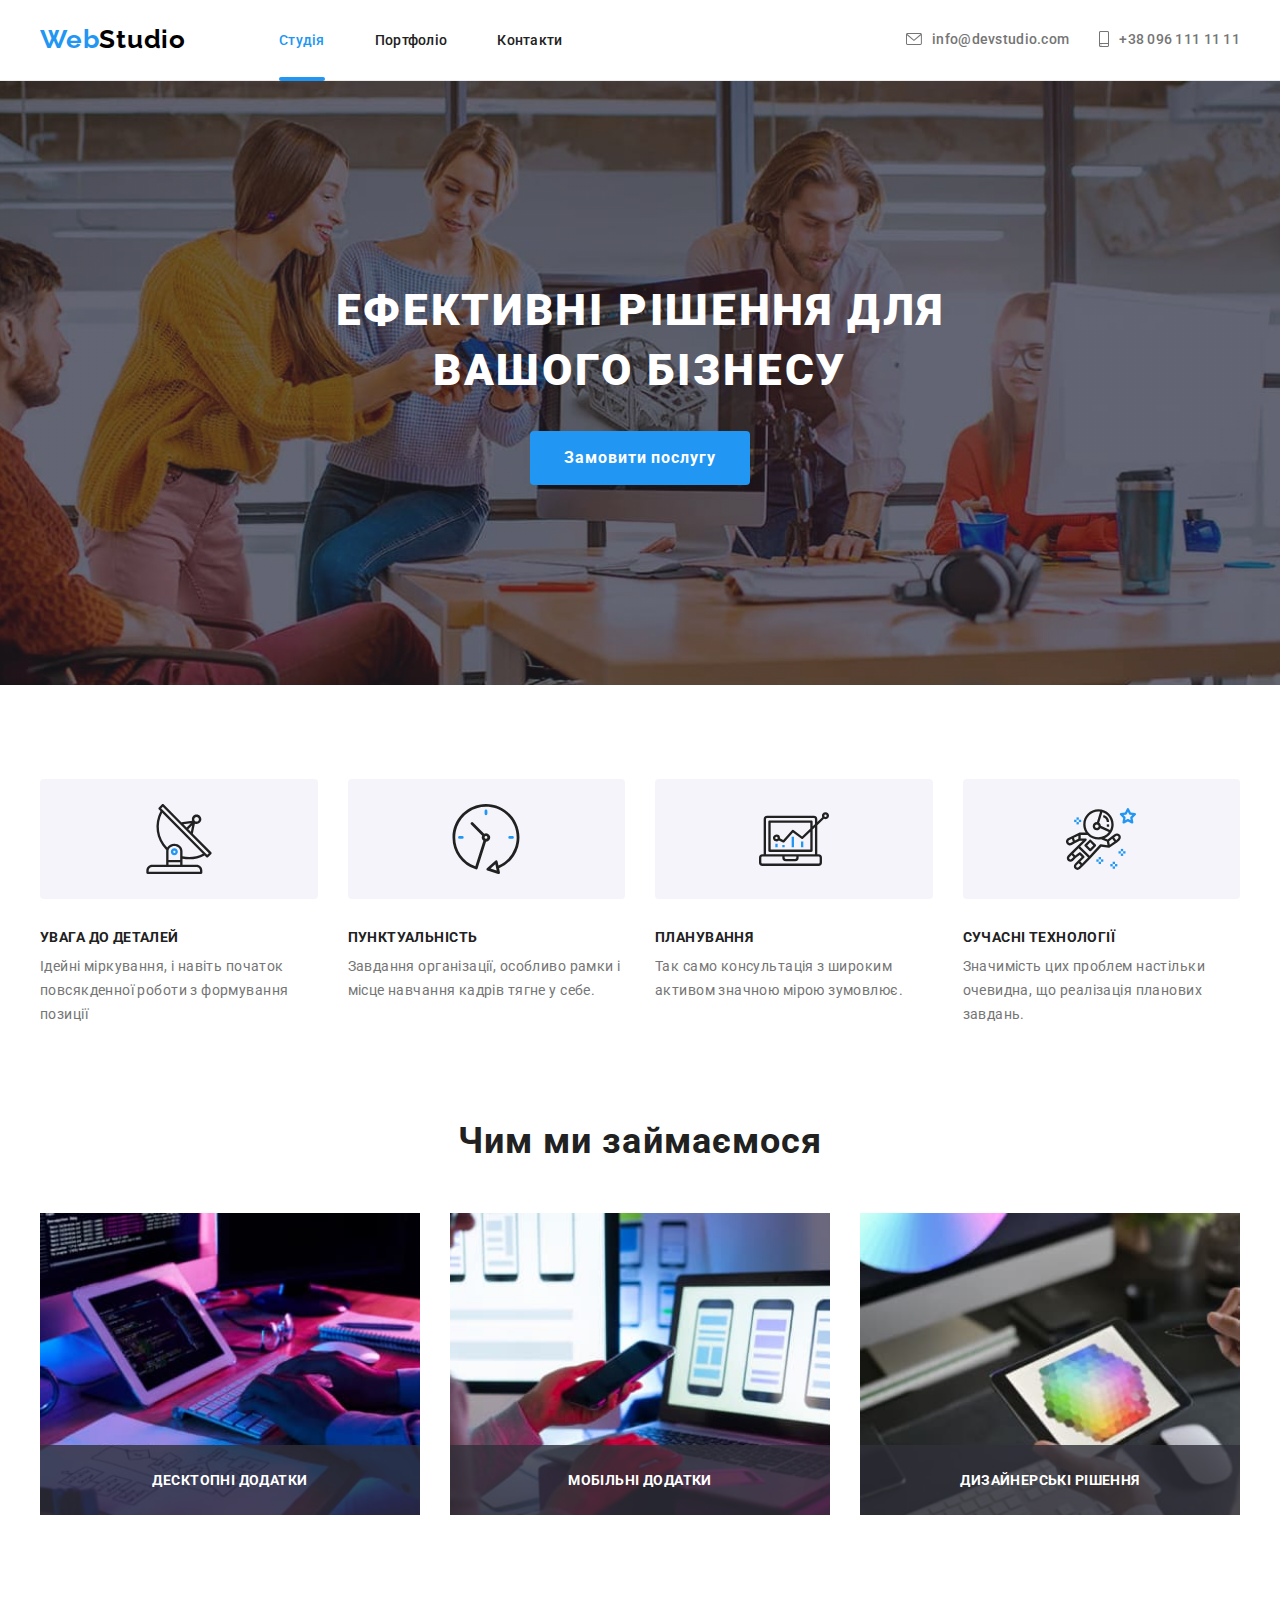
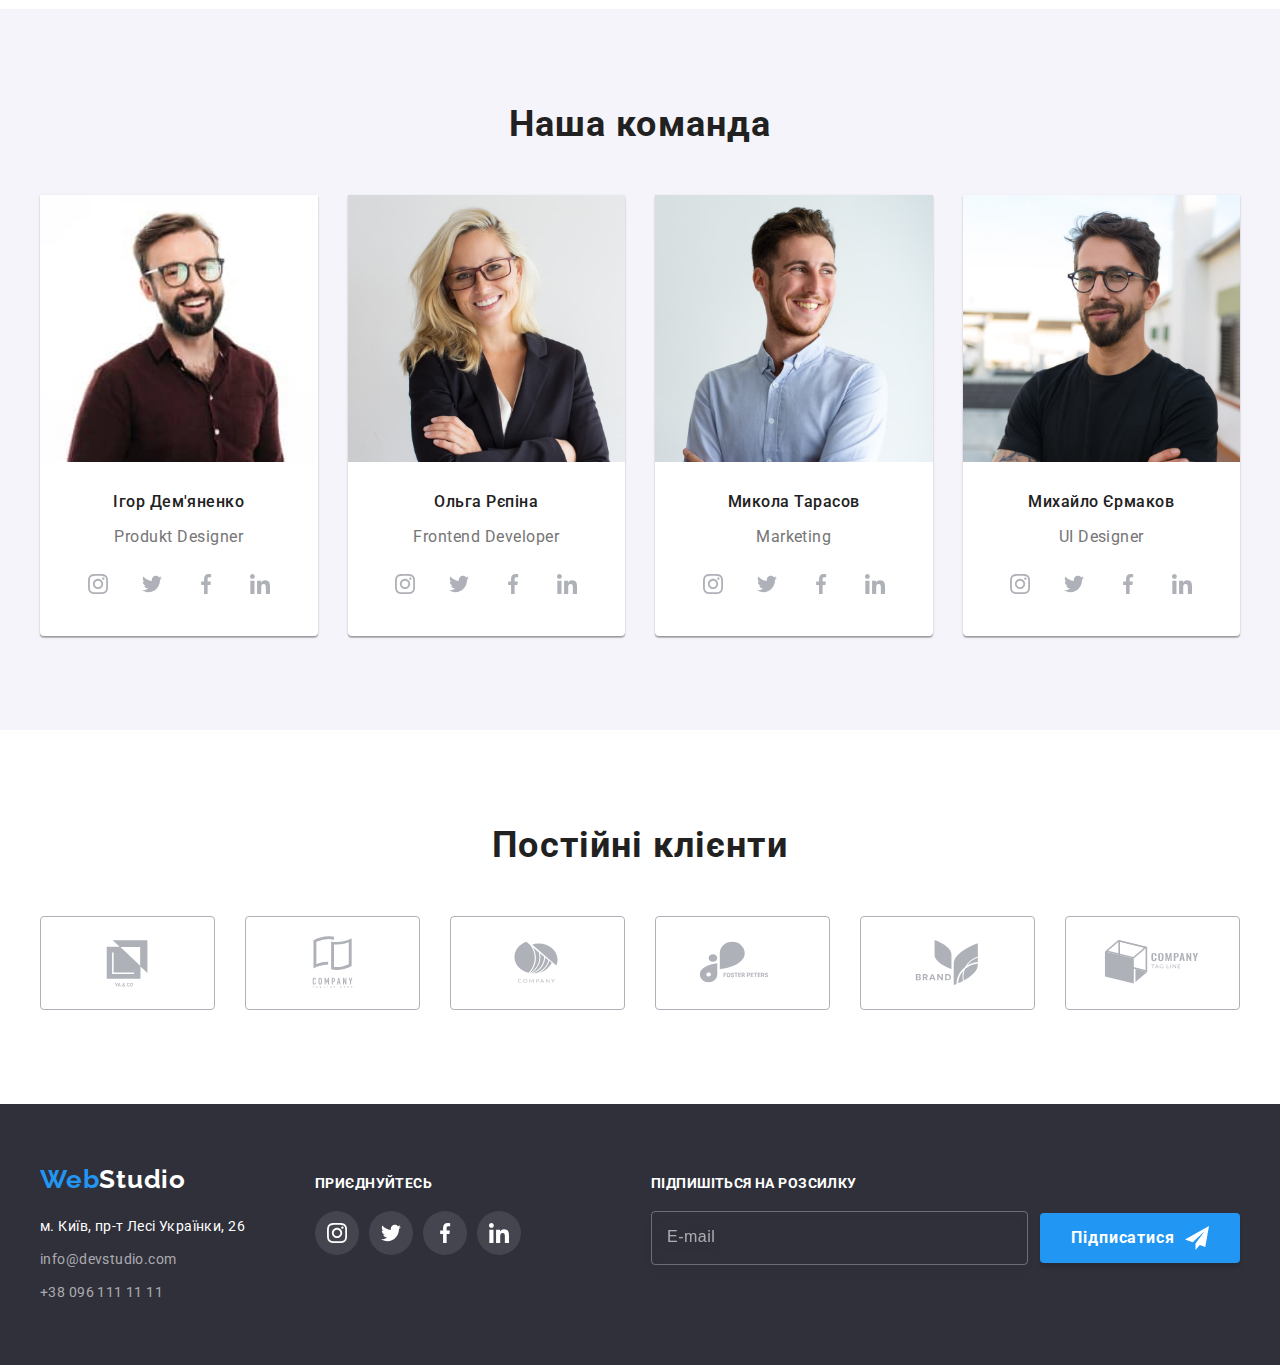
==== commit 12c650eb: "дем" ====
--- a/index.html
+++ b/index.html
@@ -163,12 +163,27 @@
         <div class="container">
           <h2 class="teams-title">Наша команда</h2>          
             <ul class="container-teams list">
-              <li class="link-teams">
-                <img
-                  src="./images/demyanenko.jpg"
-                  alt="Ігор Дем'яненко"
-                  width="270"
-                  height="260">
+              <li class="link-teams">                
+                  <picture>
+                    <source media="(max-width: 767px)" srcset="
+                        ./images/Igor_Demyanenko_1x_450w.jpg 1x,
+                        ./images/Igor_Demyanenko_2x_450w.jpg 2x
+                        ">
+                    <source media="(min-width: 768px) and (max-width:1199px)" srcset="
+                        ./images/Igor_Demyanenko_1x_354w.jpg 1x,
+                        ./images/Igor_Demyanenko_2x_354w.jpg 2x
+                        ">
+                      <source media="(min-width: 1200px)" srcset="
+                        ./images/Igor_Demyanenko_1x_270w.jpg 1x,
+                        ./images/Igor_Demyanenko_2x_270w.jpg 2x
+                        ">
+                        <img
+                        src="./images/demyanenko.jpg"
+                        alt="Ігор Дем'яненко"
+                        width="270"
+                        height="260">
+                </picture>
+        
                 <div class="teams-tetle">
                   <h3 class="section-teams">Ігор Дем'яненко</h3>
                   <p class="text-teams" lang="en">Produkt Designer</p>
--- a/css/main.min.css
+++ b/css/main.min.css
@@ -1 +1 @@
-h1,h2,h3,h4,h5,h6,p{margin:0}img{display:block;width:100%;height:auto;max-width:100%}body{font-family:"Roboto",sans-serif;background-color:var(--primary--white-color);color:var(--primary-text-color);margin:0}.list{list-style:none;margin:0;padding:0}.section,.portfolio{padding:60px 0}@media screen and (min-width: 1200px){.section,.portfolio{padding:94px 0}}.container{width:100%;padding-left:15px;padding-right:15px;margin:0 auto}@media screen and (min-width: 480px){.container{max-width:480px}}@media screen and (min-width: 768px){.container{max-width:768px}}@media screen and (min-width: 1200px){.container{max-width:1200px}}.is-hidden{opacity:0;visibility:hidden;pointer-events:none}.backdrop{position:fixed;top:0;left:0;width:100%;height:100%;background-color:rgba(0,0,0,.2);transition:opacity var(--tran)}.modal{position:absolute;top:50%;left:50%;transform:translate(-50%, -50%);max-width:480px;box-shadow:0px 1px 3px rgba(0,0,0,.12),0px 1px 1px rgba(0,0,0,.14),0px 2px 1px rgba(0,0,0,.2);border-radius:4px;width:calc(100% - 30px);padding:40px;background-color:var(--primary--white-color)}@media screen and (min-width: 1200px){.modal{max-width:528px}}.button-modal{position:absolute;display:flex;top:8px;right:8px;width:30px;height:30px;justify-content:center;align-items:center;border:1px solid rgba(0,0,0,.1);border-radius:50%;cursor:pointer;background-color:#fff;transition:color var(--tran),background-color var(--tran)}.button-modal:hover,.button-modal:focus{fill:var(--button-active-color)}.modal-title{font-weight:700;font-size:20px;line-height:1.15;text-align:center;letter-spacing:.03em;margin-bottom:12px;color:var(--title-text-color)}.modal-field{position:relative}.modal-field:not(:last-child){margin-bottom:10px}.icon-input{position:relative}.modal-icon{position:absolute;top:50%;transform:translateY(50%);left:12px;top:0px}.modal-input:focus+.modal-icon{fill:var(--accent-color)}.input-label{display:block;font-weight:400;font-size:12px;line-height:1.1667;letter-spacing:.01em;color:var(--primary-text-color);margin-bottom:4px}.check-text{font-size:14px;line-height:1.7;letter-spacing:.03em;color:var(--primary-text-color);display:flex;align-items:center;justify-content:center}.check-text span{width:16px;height:15px;background:var(--primary--white-color);border:2px solid var(--title-text-color);border-radius:2px;margin-right:7px;display:flex;align-items:center;justify-content:center;fill:rgba(0,0,0,0)}.modal-check:checked+.check-text span{background-color:var(--accent-color);border:none;fill:var(--primary--white-color)}.modal-check:focus+.check-text span{border-color:var(--accent-color)}.modal-check{font-size:12px}.input-policy{text-decoration:underline;color:var(--accent-color)}.modal-input{font-size:12px;width:100%;height:40px;margin-top:0px;border-radius:5px;border:1px solid rgba(33,33,33,.2);border-radius:4px;padding-left:42px;color:var(--title-text-color);outline:rgba(0,0,0,0)}.modal-input:focus{border-color:var(--accent-color)}.modal-comment{font-size:12px;width:100%;height:120px;border:1px solid rgba(33,33,33,.2);border-radius:4px;resize:none;padding:16px 12px;margin-bottom:20px}.modal-comment:hover,.modal-comment:focus{outline-color:var(--accent-color)}.modal-comment::-moz-placeholder{font-weight:400;font-size:12px;line-height:1.1667;letter-spacing:.01em;color:rgba(117,117,117,.5)}.modal-comment:-ms-input-placeholder{font-weight:400;font-size:12px;line-height:1.1667;letter-spacing:.01em;color:rgba(117,117,117,.5)}.modal-comment::placeholder{font-weight:400;font-size:12px;line-height:1.1667;letter-spacing:.01em;color:rgba(117,117,117,.5)}.modal-input-button{display:flex;align-items:center;justify-content:center;margin-top:30px}.input-button{width:200px;height:50px;font-weight:700;font-size:16px;line-height:1.8;box-shadow:0px 4px 4px rgba(0,0,0,.15);border-radius:4px;border-color:rgba(0,0,0,0);align-items:center;letter-spacing:.06em;margin:0 auto;color:var(--primary--white-color);background-color:var(--accent-color);cursor:pointer}.input-button:hover,.input-button:focus{background-color:var(--button-active-color);color:var(--primary--white-color);transition:color 250ms cubic-bezier(0.4, 0, 0.2, 1),background-color 250ms cubic-bezier(0.4, 0, 0.2, 1),box-shadow 250ms cubic-bezier(0.4, 0, 0.2, 1)}.modal-condition{font-style:normal;font-weight:400;font-size:12px;line-height:1.166;letter-spacing:.03em;color:#757575}@media screen and (min-width: 1200px){.modal-condition{font-size:14px;line-height:1.7142}}:root{--primary-text-color: #757575;--title-text-color: #212121;--accent-color: #2196F3;--primary--white-color: #FFFFFF;--button-active-color: #188CEB;--iconka-links: #AFB1B8;--tran: 250ms cubic-bezier(0.4, 0, 0.2, 1)}.header{align-items:center;margin:0 auto;border-bottom:1px solid #ececec;padding-top:7px;padding-bottom:7px}@media screen and (min-width: 768px){.header{padding-top:19px;padding-bottom:19px}}@media screen and (min-width: 1200px){.header{padding-top:24px;padding-bottom:25px}}.logo{display:block;font-family:"Raleway";font-style:normal;font-weight:700;font-size:26px;line-height:1.1923;letter-spacing:.03em;color:var(--accent-color);text-decoration:none}.header__logo{margin-right:auto}@media screen and (min-width: 768px){.header__logo{margin-right:87px}}@media screen and (min-width: 1200px){.header__logo{margin-right:93px}}.logo-studio{font-family:"Raleway";font-style:normal;font-weight:700;font-size:26px;line-height:1.1923;letter-spacing:.03em;color:#000}@media screen and (max-width: 767px){.nav{display:none}}.header__container{display:flex;align-items:center;justify-content:flex-start}@media screen and (min-width: 1200x){.header__container{justify-content:center}}@media screen and (min-width: 768px){.header__nav{margin-right:auto}}.menu{display:flex;align-items:center;gap:50px}.authnav{padding:0;margin:0;align-items:center;gap:30px}.authnav:hover,.authnav:focus{color:var(--accent-color)}@media screen and (max-width: 767px){.header__authnav{display:none}}@media screen and (min-width: 1200px){.header__authnav{display:flex}}.authnav__item{display:flex;align-items:center}@media screen and (min-width: 768px){.authnav__item:not(:last-child){margin-bottom:10px}}@media screen and (min-width: 1200px){.authnav__item:not(:last-child){margin-bottom:0}}.menu__link,.authnav a,.footer .authnav__mail,.footer .authnav__tel{text-decoration:none}.menu__link{position:relative;padding:32px 0;font-weight:500;font-size:14px;line-height:1.1428;letter-spacing:.02em;color:var(--title-text-color);transition:color var(--tran)}.menu__link:hover,.menu__link:focus,.menu__link.menu__link_current{color:var(--accent-color)}.menu__link_current::after{content:"";position:absolute;display:block;width:100%;height:4px;bottom:-1px;left:0;background-color:var(--accent-color);border-radius:2px;transition:background-color var(--tran)}.authnav__mail{display:flex;align-items:center;font-weight:500;font-size:14px;line-height:1.1428;letter-spacing:.02em;color:var(--primary-text-color);transition:color var(--tran)}.authnav__mail:hover,.authnav__mail:focus{color:var(--accent-color)}.authnav__icon-mail{align-items:center;justify-content:center;margin-right:10px;fill:currentColor}.authnav__tel{display:flex;font-style:normal;font-weight:500;font-size:14px;line-height:1.1428;letter-spacing:.02em;text-transform:uppercase;color:var(--primary-text-color);transition:color var(--tran)}.authnav__tel:hover,.authnav__tel:focus{color:var(--accent-color)}.authnav__icon-tel{align-items:center;justify-content:center;margin-right:10px;fill:currentColor}.menu-open{padding:0;display:flex;align-items:center;justify-content:center;background-color:rgba(0,0,0,0);border-color:rgba(0,0,0,0);color:#000}@media screen and (min-width: 768px){.menu-open{display:none}}.mob-menu{position:fixed;top:0;padding:0;z-index:1;width:100vw;height:100vh;background-color:#fff;padding-bottom:48px;padding:48px 40px}.mob-menu>.container{height:100%;display:flex;flex-direction:column;justify-content:space-between}@media screen and (min-width: 768px){.mob-menu{display:none}}.menu-close{position:absolute;top:10px;right:15px;display:flex;margin-left:auto;background-color:rgba(0,0,0,0);border:0;padding:0}.menu-list__item:not(:last-child){margin-bottom:32px}.menu-list__link{font-family:"Roboto";font-style:normal;font-weight:500;font-size:40px;line-height:1.175;letter-spacing:.02em;color:#212121;text-decoration:none}.menu-list__link_current{color:var(--accent-color)}.mob-menu__tel{display:block;font-family:"Roboto";font-style:normal;font-weight:500;font-size:34px;line-height:1.1764;letter-spacing:.02em;color:#2196f3;text-decoration:none;margin-bottom:32px}.mob-menu__mail{display:block;font-family:"Roboto";font-style:normal;font-weight:500;font-size:24px;line-height:1.1666;letter-spacing:.02em;color:#757575;text-decoration:none}.mob-soc{display:flex;margin-top:64px;gap:30px;overflow:auto}.mob-soc__link{font-family:"Roboto";font-style:normal;font-weight:500;font-size:18px;line-height:1.3333;letter-spacing:.02em;color:#2196f3;text-decoration:none}.hero{width:100%;max-width:1600px;background-size:cover;margin:0 auto;background-color:#2f303a;background-image:linear-gradient(rgba(47, 48, 58, 0.4), rgba(47, 48, 58, 0.4)),url(../images/hi-banner__bg_1x_480w.jpg);background-repeat:no-repeat;background-position:center;text-align:center;padding-top:200px;padding-bottom:200px;background-image:url(./mobile@1x)}@media screen and (max-width: 1199px){.hero{padding-top:118px;padding-bottom:118px}}@media screen and (min-device-pixel-ratio: 2),(-webkit-min-device-pixel-ratio: 2),(min-resolution: 192dpi){.hero{background-image:linear-gradient(rgba(47, 48, 58, 0.4), rgba(47, 48, 58, 0.4)),url(../images/hi-banner__bg_2x_480w.jpg)}}@media screen and (min-width: 768px){.hero{background-image:url(./tablet@1x)}}@media screen and (min-device-pixel-ratio: 2)and (min-width: 768px),(-webkit-min-device-pixel-ratio: 2)and (min-width: 768px),(min-resolution: 192dpi)and (min-width: 768px){.hero{background-image:url(./tablet@2x)}}@media screen and (min-width: 1200px){.hero{background-image:url(./desktop@1x)}}@media screen and (min-device-pixel-ratio: 2)and (min-width: 1200px),(-webkit-min-device-pixel-ratio: 2)and (min-width: 1200px),(min-resolution: 192dpi)and (min-width: 1200px){.hero{background-image:url(./desktop@2x)}}.hero-container{align-items:center}.hero-title{font-weight:900;font-size:26px;line-height:1.6153;letter-spacing:.06em;text-transform:uppercase;align-items:center;color:#fff;margin:0 auto;margin-bottom:30px}@media screen and (min-width: 768px){.hero-title{width:360px}}@media screen and (min-width: 1200px){.hero-title{width:696px;font-size:44px;line-height:1.3636}}.button-hero{font-family:"Roboto";font-style:normal;font-weight:700;font-size:16px;line-height:1.875;align-items:center;letter-spacing:.06em;border-color:rgba(0,0,0,0);border-radius:4px;background-color:var(--accent-color);color:var(--primary--white-color);cursor:pointer;padding:10px 32px;transition:background-color var(--tran),color var(--tran)}.button-hero:hover,.button-hero:focus{background-color:var(--button-active-color)}.hidden{color:rgba(0,0,0,0);position:absolute;width:1px;height:1px;margin:-1px;border:0;padding:0;white-space:nowrap;-webkit-clip-path:inset(100%);clip-path:inset(100%);clip:rect(0 0 0 0);overflow:hidden}.section-title{font-weight:700;font-size:36px;line-height:1.166;text-align:start;letter-spacing:.03em;color:var(--title-text-color)}.list-section{display:flex;align-items:flex-start;gap:30px}@media screen and (max-width: 767px){.list-section{flex-direction:column}}@media screen and (max-width: 1199px){.list-section{flex-wrap:wrap;justify-content:center}}@media screen and (max-width: 1200px){.list-section{display:flex}}.item-section{display:block}.item-section::before{display:block;content:"";height:120px;background:#f5f4fa;border-radius:4px;background-repeat:no-repeat;background-size:70px 70px;background-position:center;margin-bottom:30px}@media screen and (min-width: 768px){.item-section{width:calc((100% - 30px)/2)}}@media screen and (min-width: 1200px){.item-section{width:calc((100% - 90px)/4)}}.title-section{font-weight:700;font-size:14px;line-height:1.1428;letter-spacing:.03em;text-transform:uppercase;justify-content:start;color:var(--title-text-color);margin-bottom:10px;text-align:center}@media screen and (min-width: 768px){.title-section{text-align:left}}.text-section{font-weight:400;font-size:14px;line-height:1.7142;letter-spacing:.03em;color:var(--primary-text-color)}.icon-antenna::before{background-image:url(../images/antenna.svg)}.icon-clock::before{background-image:url(../images/clock.svg)}.icon-diagram::before{background-image:url(../images/diagram.svg)}.icon-astronaut::before{background-image:url(../images/astronaut.svg)}.profile{padding-top:0}@media screen and (max-width: 1199px){.profile{display:none}}@media screen and (min-width: 1200px){.profile{display:flex}}.section-profile{font-weight:700;font-size:36px;line-height:1.166;text-align:center;letter-spacing:.03em;color:var(--title-text-color);margin-bottom:50px}.container-profile{display:flex;align-items:start;gap:30px;padding-bottom:94px}.link-profile{display:block;flex-basis:calc((100% - 60px)/3);position:relative}.profile-text{position:absolute;display:flex;justify-content:center;align-items:center;left:0;bottom:0;width:100%;height:70px;font-style:normal;font-weight:700;font-size:14px;line-height:1.1428;text-align:center;letter-spacing:.03em;text-transform:uppercase;color:var(--primary--white-color);background-color:rgba(47,48,58,.8)}.teams{background:#f5f4fa}.teams-title{font-weight:700;font-size:28px;line-height:1.1785;text-align:center;letter-spacing:.03em;color:var(--title-text-color);margin-bottom:30px}@media screen and (min-width: 1200px){.teams-title{font-size:36px;line-height:1.1666}}@media screen and (min-width: 1200px){.teams-title{margin-bottom:50px}}.container-teams{display:flex;flex-wrap:wrap;align-items:start;gap:30px}.link-teams{background:#fff;box-shadow:0px 1px 3px rgba(0,0,0,.12),0px 1px 1px rgba(0,0,0,.14),0px 2px 1px rgba(0,0,0,.2);border-radius:0px 0px 4px 4px;display:block}@media screen and (min-width: 480px){.link-teams{flex-basis:100%}}@media screen and (min-width: 768px){.link-teams{flex-basis:calc((100% - 30px)/2)}}@media screen and (min-width: 1200px){.link-teams{flex-basis:calc((100% - 90px)/4)}}.section-teams{font-style:normal;font-weight:500;font-size:16px;line-height:1.1875;text-align:center;letter-spacing:.03em;color:var(--title-text-color);margin-bottom:10px}.teams-tetle{padding:30px 0}.text-teams{font-style:normal;font-weight:400;font-size:16px;line-height:1.1875;text-align:center;letter-spacing:.03em;color:var(--primary-text-color);margin:16px}.teams-list{display:flex;justify-content:center;gap:10px}.teams-item{width:44px;height:44px}.teams-link{width:100%;height:100%;background-color:var(--primary--white-color);border-radius:50%;display:flex;align-items:center;justify-content:center;transition:fill var(--tran),background-color var(--tran)}.teams-link:hover,.teams-link:focus{background-color:var(--accent-color)}.teams-icon{fill:var(--iconka-links);transition:fill var(--tran)}.teams-icon:hover,.teams-icon:focus{fill:var(--primary--white-color)}.teams-link:hover .teams-icon,.teams-link:focus .teams-icon{fill:var(--primary--white-color)}.klient{padding-top:60px;padding-bottom:60px}@media screen and (min-width: 1200px){.klient{padding-top:94px;padding-bottom:94px}}.klient-title{font-style:normal;font-weight:700;font-size:28px;line-height:1.1666;text-align:center;letter-spacing:.03em;color:var(--title-text-color);margin-bottom:30px}@media screen and (min-width: 1200px){.klient-title{margin-bottom:50px;font-size:36px}}.container-klient{display:flex;flex-wrap:wrap;align-items:center;justify-content:center;gap:30px}.klient-list{width:calc((100% - 30px)/2)}@media screen and (min-width: 480px){.klient-list{width:calc((100% - 30px)/2)}}@media screen and (min-width: 768px){.klient-list{width:calc((100% - 60px)/3)}}@media screen and (min-width: 1200px){.klient-list{width:calc((100% - 150px)/6)}}.klient-link{display:flex;justify-content:center;align-items:center;height:92px;color:#afb1b8;border-radius:4px;border:1px solid #afb1b8;transition:color var(--tran),border var(--tran)}.klient-link:hover,.klient-link:focus{color:#2196f3;border:1px solid #2196f3}.klient-icon{fill:currentColor}.footer{background-color:#2f303a;padding:60px 0}.footer-container{display:block;text-align:center;justify-content:center}@media screen and (min-width: 768px){.footer-container{display:flex;flex-wrap:wrap;justify-content:space-around}}@media screen and (min-width: 1200px){.footer-container{display:flex;text-align:left;align-items:baseline}}@media screen and (min-width: 1200px){.footer-container{display:flex;align-items:baseline}}@media screen and (max-width: 1199px){.footer-adres{margin-bottom:60px}}@media screen and (min-width: 1200px){.footer-adres{margin-right:70px}}.container-logo{display:block;margin-top:0;margin-bottom:20px}.logofooter{font-family:"Raleway";font-style:normal;font-weight:700;font-size:26px;line-height:1.1923;letter-spacing:.03em;color:var(--accent-color);text-decoration:none}.logo-footer{font-family:"Raleway";font-style:normal;font-weight:700;font-size:26px;line-height:1.1923;letter-spacing:.03em;color:var(--primary--white-color);margin-top:60px}.footer-link li:not(:last-child){margin-bottom:9px}.item-footer{display:inline-block;font-weight:400;font-style:normal;font-size:14px;line-height:1.7142;letter-spacing:.03em;color:var(--primary--white-color);text-decoration:none;transition:color var(--tran)}.item-footer:hover,.item-footer:focus{color:var(--button-active-color)}.link-mail-footer{display:inline-block;font-weight:400;font-style:normal;font-size:14px;line-height:1.7142;letter-spacing:.03em;text-decoration:none;color:rgba(255,255,255,.6);transition:color var(--tran)}.link-mail-footer:hover,.link-mail-footer:focus{color:var(--button-active-color)}.link-tel-footer{font-weight:400;font-style:normal;font-size:14px;line-height:1.7142;letter-spacing:.03em;text-decoration:none;color:rgba(255,255,255,.6);transition:color var(--tran)}.link-tel-footer:hover,.link-tel-footer:focus{color:var(--button-active-color)}@media screen and (max-width: 767px){.social{margin-bottom:60px}}@media screen and (min-width: 1200px){.social{margin-right:auto}}.footer-internet{display:blok}.footer-internet-title{display:block;margin-bottom:20px;font-style:normal;font-weight:700;font-size:14px;line-height:1.1428;letter-spacing:.03em;text-transform:uppercase;color:var(--primary--white-color)}.footer-internet-link{display:flex}.social-list{display:flex;justify-content:center;gap:10px}.social-item{width:44px;height:44px}.social-link{width:100%;height:100%;background-color:rgba(255,255,255,.1);border-radius:50%;display:flex;align-items:center;justify-content:center;transition:background-color var(--tran)}.social-link:hover,.social-link:focus{background-color:var(--accent-color)}.social-link:hover .teams-icon,.social-link:focus .teams-icon{fill:var(--primary--white-color)}.social-icon{fill:var(--primary--white-color)}.social-icon:hover,.social-icon:focus{fill:var(--primary--white-color)}.footer-subtitle{font-style:normal;font-weight:700;font-size:14px;line-height:1.1428;letter-spacing:.03em;margin-bottom:20px;text-transform:uppercase;color:var(--primary--white-color)}.signup-field{display:flex;align-items:center;gap:12px}@media screen and (max-width: 1199px){.signup-field{flex-direction:column}}@media screen and (min-width: 1200px){.signup-field{flex-direction:row}}.signup-input{width:358px;height:50px;background-color:rgba(0,0,0,0);border:1px solid rgba(255,255,255,.3);filter:drop-shadow(0px 4px 4px rgba(0, 0, 0, 0.15));border-radius:4px;color:var(--primary--white-color);padding-left:15px}.signup-input::-moz-placeholder{font-size:16px;line-height:1.25;letter-spacing:.03em;color:rgba(255,255,255,.6)}.signup-input:-ms-input-placeholder{font-size:16px;line-height:1.25;letter-spacing:.03em;color:rgba(255,255,255,.6)}.signup-input::placeholder{font-size:16px;line-height:1.25;letter-spacing:.03em;color:rgba(255,255,255,.6)}.signup-input:hover,.signup-input:focus{border-color:var(--button-active-color)}.signup-input:focus{outline:var(--button-active-color)}@media screen and (min-width: 768px){.signup-input{width:450px}}@media screen and (min-width: 1200px){.signup-input{width:358px}}.signup-button{display:flex;align-items:center;justify-content:center;min-width:200px;height:50px;margin:0;background:var(--accent-color);box-shadow:0px 4px 4px rgba(0,0,0,.15);border-radius:4px;border:rgba(0,0,0,0);font-family:inherit;font-weight:700;font-size:16px;line-height:1.875;cursor:pointer;text-align:center;letter-spacing:.06em;color:var(--primary--white-color);transition:background-color var(--tran)}.signup-button:hover,.signup-button:focus{background-color:var(--button-active-color)}.sign-icon{margin-left:10px;width:24px;height:24px;fill:currentColor}.portfolio-filters{display:flex;flex-wrap:wrap;gap:15px 8px;margin-bottom:40px}@media screen and (min-width: 768px){.portfolio-filters{justify-content:center;margin-bottom:30px}}@media screen and (min-width: 1200px){.portfolio-filters{margin-bottom:50px}}.container-filter-portfolio{padding-bottom:16px}.container-portfolio{padding-top:34px}.button-portfolio{font-family:"Roboto";font-style:normal;font-weight:500;font-size:16px;line-height:1.625;text-align:center;letter-spacing:.03em;padding:6px 22px;background:#f5f4fa;border-radius:4px;color:var(--title-text-color);border-color:rgba(0,0,0,0);flex-basis:calc((100% - 32px)/5);cursor:pointer;transition:background-color var(--tran),color var(--tran),box-shadow var(--tran),border-radius var(--tran)}.button-portfolio:hover,.button-portfolio:focus{background-color:var(--accent-color);color:var(--primary--white-color);box-shadow:0px 3px 1px rgba(0,0,0,.1),0px 1px 2px rgba(0,0,0,.08),0px 2px 2px rgba(0,0,0,.12);border-radius:4px}.section-portfolio{font-weight:700;font-size:18px;line-height:2;letter-spacing:.06em;color:var(--title-text-color);margin-bottom:4px}.text-portfolio{font-size:16px;line-height:1.875;letter-spacing:.03em;color:var(--primary-text-color)}.items-portfolio{display:flex;flex-wrap:wrap;gap:30px}.link-portfolio{background:var(--primary--white-color);width:100%}@media screen and (min-width: 768px){.link-portfolio{width:calc((100% - 30px)/2)}}@media screen and (min-width: 1200px){.link-portfolio{width:calc((100% - 60px)/3)}}.portfolio-img{display:flex;height:100%;text-decoration:none;flex-direction:column}.portfolio-img:hover,.portfolio-img:focus{box-shadow:0px 1px 1px rgba(0,0,0,.12),0px 4px 4px rgba(0,0,0,.06),1px 4px 6px rgba(0,0,0,.16)}.overlay{position:relative;overflow:hidden}.portfolio-img:hover .portfolio-text,.portfolio-img:focus .portfolio-text{transform:translateY(0);opacity:1}.portfolio-text{position:absolute;top:0;display:flex;align-items:center;padding:0 24px;height:100%;background-color:rgba(33,150,243,.9);font-style:normal;font-weight:400;font-size:18px;line-height:1.5556;letter-spacing:.03em;color:var(--primary--white-color);transform:translateY(100%);transition:transform 250ms cubic-bezier(0.4, 0, 0.2, 1)}.portfolio-img:hover .portfolio-text,.portfolio-img:focus .portfolio-text{transform:translateY(0);opacity:1}.tetle-portfolio{display:block;flex-grow:1;padding:20px 24px;border:1px solid #eee;border-top:0}/*# sourceMappingURL=main.min.css.map */+h1,h2,h3,h4,h5,h6,p{margin:0}img{display:block;width:100%;height:auto;max-width:100%}body{font-family:"Roboto",sans-serif;background-color:var(--primary--white-color);color:var(--primary-text-color);margin:0}.list{list-style:none;margin:0;padding:0}.section,.portfolio{padding:60px 0}@media screen and (min-width: 1200px){.section,.portfolio{padding:94px 0}}.container{width:100%;padding-left:15px;padding-right:15px;margin:0 auto}@media screen and (min-width: 480px){.container{max-width:480px}}@media screen and (min-width: 768px){.container{max-width:768px}}@media screen and (min-width: 1200px){.container{max-width:1200px}}.is-hidden{opacity:0;visibility:hidden;pointer-events:none}.backdrop{position:fixed;top:0;left:0;width:100%;height:100%;background-color:rgba(0,0,0,.2);transition:opacity var(--tran)}.modal{position:absolute;top:50%;left:50%;transform:translate(-50%, -50%);max-width:480px;box-shadow:0px 1px 3px rgba(0,0,0,.12),0px 1px 1px rgba(0,0,0,.14),0px 2px 1px rgba(0,0,0,.2);border-radius:4px;width:calc(100% - 30px);padding:40px;background-color:var(--primary--white-color)}@media screen and (min-width: 1200px){.modal{max-width:528px}}.button-modal{position:absolute;display:flex;top:8px;right:8px;width:30px;height:30px;justify-content:center;align-items:center;border:1px solid rgba(0,0,0,.1);border-radius:50%;cursor:pointer;background-color:#fff;transition:color var(--tran),background-color var(--tran)}.button-modal:hover,.button-modal:focus{fill:var(--button-active-color)}.modal-title{font-weight:700;font-size:20px;line-height:1.15;text-align:center;letter-spacing:.03em;margin-bottom:12px;color:var(--title-text-color)}.modal-field{position:relative}.modal-field:not(:last-child){margin-bottom:10px}.icon-input{position:relative}.modal-icon{position:absolute;top:50%;transform:translateY(50%);left:12px;top:0px}.modal-input:focus+.modal-icon{fill:var(--accent-color)}.input-label{display:block;font-weight:400;font-size:12px;line-height:1.1667;letter-spacing:.01em;color:var(--primary-text-color);margin-bottom:4px}.check-text{font-size:14px;line-height:1.7;letter-spacing:.03em;color:var(--primary-text-color);display:flex;align-items:center;justify-content:center}.check-text span{width:16px;height:15px;background:var(--primary--white-color);border:2px solid var(--title-text-color);border-radius:2px;margin-right:7px;display:flex;align-items:center;justify-content:center;fill:rgba(0,0,0,0)}.modal-check:checked+.check-text span{background-color:var(--accent-color);border:none;fill:var(--primary--white-color)}.modal-check:focus+.check-text span{border-color:var(--accent-color)}.modal-check{font-size:12px}.input-policy{text-decoration:underline;color:var(--accent-color)}.modal-input{font-size:12px;width:100%;height:40px;margin-top:0px;border-radius:5px;border:1px solid rgba(33,33,33,.2);border-radius:4px;padding-left:42px;color:var(--title-text-color);outline:rgba(0,0,0,0)}.modal-input:focus{border-color:var(--accent-color)}.modal-comment{font-size:12px;width:100%;height:120px;border:1px solid rgba(33,33,33,.2);border-radius:4px;resize:none;padding:16px 12px;margin-bottom:20px}.modal-comment:hover,.modal-comment:focus{outline-color:var(--accent-color)}.modal-comment::-moz-placeholder{font-weight:400;font-size:12px;line-height:1.1667;letter-spacing:.01em;color:rgba(117,117,117,.5)}.modal-comment:-ms-input-placeholder{font-weight:400;font-size:12px;line-height:1.1667;letter-spacing:.01em;color:rgba(117,117,117,.5)}.modal-comment::placeholder{font-weight:400;font-size:12px;line-height:1.1667;letter-spacing:.01em;color:rgba(117,117,117,.5)}.modal-input-button{display:flex;align-items:center;justify-content:center;margin-top:30px}.input-button{width:200px;height:50px;font-weight:700;font-size:16px;line-height:1.8;box-shadow:0px 4px 4px rgba(0,0,0,.15);border-radius:4px;border-color:rgba(0,0,0,0);align-items:center;letter-spacing:.06em;margin:0 auto;color:var(--primary--white-color);background-color:var(--accent-color);cursor:pointer}.input-button:hover,.input-button:focus{background-color:var(--button-active-color);color:var(--primary--white-color);transition:color 250ms cubic-bezier(0.4, 0, 0.2, 1),background-color 250ms cubic-bezier(0.4, 0, 0.2, 1),box-shadow 250ms cubic-bezier(0.4, 0, 0.2, 1)}.modal-condition{font-style:normal;font-weight:400;font-size:12px;line-height:1.166;letter-spacing:.03em;color:#757575}@media screen and (min-width: 1200px){.modal-condition{font-size:14px;line-height:1.7142}}:root{--primary-text-color: #757575;--title-text-color: #212121;--accent-color: #2196F3;--primary--white-color: #FFFFFF;--button-active-color: #188CEB;--iconka-links: #AFB1B8;--tran: 250ms cubic-bezier(0.4, 0, 0.2, 1)}.header{align-items:center;margin:0 auto;border-bottom:1px solid #ececec;padding-top:7px;padding-bottom:7px}@media screen and (min-width: 768px){.header{padding-top:19px;padding-bottom:19px}}@media screen and (min-width: 1200px){.header{padding-top:24px;padding-bottom:25px}}.logo{display:block;font-family:"Raleway";font-style:normal;font-weight:700;font-size:26px;line-height:1.1923;letter-spacing:.03em;color:var(--accent-color);text-decoration:none}.header__logo{margin-right:auto}@media screen and (min-width: 768px){.header__logo{margin-right:87px}}@media screen and (min-width: 1200px){.header__logo{margin-right:93px}}.logo-studio{font-family:"Raleway";font-style:normal;font-weight:700;font-size:26px;line-height:1.1923;letter-spacing:.03em;color:#000}@media screen and (max-width: 767px){.nav{display:none}}.header__container{display:flex;align-items:center;justify-content:flex-start}@media screen and (min-width: 1200x){.header__container{justify-content:center}}@media screen and (min-width: 768px){.header__nav{margin-right:auto}}.menu{display:flex;align-items:center;gap:50px}.authnav{padding:0;margin:0;align-items:center;gap:30px}.authnav:hover,.authnav:focus{color:var(--accent-color)}@media screen and (max-width: 767px){.header__authnav{display:none}}@media screen and (min-width: 1200px){.header__authnav{display:flex}}.authnav__item{display:flex;align-items:center}@media screen and (min-width: 768px){.authnav__item:not(:last-child){margin-bottom:10px}}@media screen and (min-width: 1200px){.authnav__item:not(:last-child){margin-bottom:0}}.menu__link,.authnav a,.footer .authnav__mail,.footer .authnav__tel{text-decoration:none}.menu__link{position:relative;padding:32px 0;font-weight:500;font-size:14px;line-height:1.1428;letter-spacing:.02em;color:var(--title-text-color);transition:color var(--tran)}.menu__link:hover,.menu__link:focus,.menu__link.menu__link_current{color:var(--accent-color)}.menu__link_current::after{content:"";position:absolute;display:block;width:100%;height:4px;bottom:-1px;left:0;background-color:var(--accent-color);border-radius:2px;transition:background-color var(--tran)}.authnav__mail{display:flex;align-items:center;font-weight:500;font-size:14px;line-height:1.1428;letter-spacing:.02em;color:var(--primary-text-color);transition:color var(--tran)}.authnav__mail:hover,.authnav__mail:focus{color:var(--accent-color)}.authnav__icon-mail{align-items:center;justify-content:center;margin-right:10px;fill:currentColor}.authnav__tel{display:flex;font-style:normal;font-weight:500;font-size:14px;line-height:1.1428;letter-spacing:.02em;text-transform:uppercase;color:var(--primary-text-color);transition:color var(--tran)}.authnav__tel:hover,.authnav__tel:focus{color:var(--accent-color)}.authnav__icon-tel{align-items:center;justify-content:center;margin-right:10px;fill:currentColor}.menu-open{padding:0;display:flex;align-items:center;justify-content:center;background-color:rgba(0,0,0,0);border-color:rgba(0,0,0,0);color:#000}@media screen and (min-width: 768px){.menu-open{display:none}}.mob-menu{position:fixed;top:0;padding:0;z-index:1;width:100vw;height:100vh;background-color:#fff;padding-bottom:48px;padding:48px 40px}.mob-menu>.container{height:100%;display:flex;flex-direction:column;justify-content:space-between}@media screen and (min-width: 768px){.mob-menu{display:none}}.menu-close{position:absolute;top:10px;right:15px;display:flex;margin-left:auto;background-color:rgba(0,0,0,0);border:0;padding:0}.menu-list__item:not(:last-child){margin-bottom:32px}.menu-list__link{font-family:"Roboto";font-style:normal;font-weight:500;font-size:40px;line-height:1.175;letter-spacing:.02em;color:#212121;text-decoration:none}.menu-list__link_current{color:var(--accent-color)}.mob-menu__tel{display:block;font-family:"Roboto";font-style:normal;font-weight:500;font-size:34px;line-height:1.1764;letter-spacing:.02em;color:#2196f3;text-decoration:none;margin-bottom:32px}.mob-menu__mail{display:block;font-family:"Roboto";font-style:normal;font-weight:500;font-size:24px;line-height:1.1666;letter-spacing:.02em;color:#757575;text-decoration:none}.mob-soc{display:flex;margin-top:64px;gap:30px;overflow:auto}.mob-soc__link{font-family:"Roboto";font-style:normal;font-weight:500;font-size:18px;line-height:1.3333;letter-spacing:.02em;color:#2196f3;text-decoration:none}.hero{width:100%;max-width:1600px;background-size:cover;margin:0 auto;background-color:#2f303a;background-image:linear-gradient(rgba(47, 48, 58, 0.4), rgba(47, 48, 58, 0.4)),url(../images/hi-banner__bg_1x_480w.jpg);background-repeat:no-repeat;background-position:center;text-align:center;padding-top:200px;padding-bottom:200px}@media screen and (max-width: 1199px){.hero{padding-top:118px;padding-bottom:118px}}@media screen and (min-device-pixel-ratio: 2),(-webkit-min-device-pixel-ratio: 2),(min-resolution: 192dpi){.hero{background-image:linear-gradient(rgba(47, 48, 58, 0.4), rgba(47, 48, 58, 0.4)),url(../images/hi-banner__bg_2x_480w.jpg)}}@media screen and (min-width: 768px){.hero{background-image:linear-gradient(rgba(47, 48, 58, 0.4), rgba(47, 48, 58, 0.4)),url(../images/hi-banner__bg_1x_768w.jpg)}}@media screen and (min-device-pixel-ratio: 2)and (min-width: 768px),(-webkit-min-device-pixel-ratio: 2)and (min-width: 768px),(min-resolution: 192dpi)and (min-width: 768px){.hero{background-image:linear-gradient(rgba(47, 48, 58, 0.4), rgba(47, 48, 58, 0.4)),url(../images/hi-banner__bg_2x_768w.jpg)}}@media screen and (min-width: 1200px){.hero{background-image:linear-gradient(rgba(47, 48, 58, 0.4), rgba(47, 48, 58, 0.4)),url(../images/hi-banner__bg_1x_1200w.jpg)}}@media screen and (min-device-pixel-ratio: 2)and (min-width: 1200px),(-webkit-min-device-pixel-ratio: 2)and (min-width: 1200px),(min-resolution: 192dpi)and (min-width: 1200px){.hero{background-image:linear-gradient(rgba(47, 48, 58, 0.4), rgba(47, 48, 58, 0.4)),url(../images/hi-banner__bg_2x_1200w.jpg)}}.hero-container{align-items:center}.hero-title{font-weight:900;font-size:26px;line-height:1.6153;letter-spacing:.06em;text-transform:uppercase;align-items:center;color:#fff;margin:0 auto;margin-bottom:30px}@media screen and (min-width: 768px){.hero-title{width:360px}}@media screen and (min-width: 1200px){.hero-title{width:696px;font-size:44px;line-height:1.3636}}.button-hero{font-family:"Roboto";font-style:normal;font-weight:700;font-size:16px;line-height:1.875;align-items:center;letter-spacing:.06em;border-color:rgba(0,0,0,0);border-radius:4px;background-color:var(--accent-color);color:var(--primary--white-color);cursor:pointer;padding:10px 32px;transition:background-color var(--tran),color var(--tran)}.button-hero:hover,.button-hero:focus{background-color:var(--button-active-color)}.hidden{color:rgba(0,0,0,0);position:absolute;width:1px;height:1px;margin:-1px;border:0;padding:0;white-space:nowrap;-webkit-clip-path:inset(100%);clip-path:inset(100%);clip:rect(0 0 0 0);overflow:hidden}.section-title{font-weight:700;font-size:36px;line-height:1.166;text-align:start;letter-spacing:.03em;color:var(--title-text-color)}.list-section{display:flex;align-items:flex-start;gap:30px}@media screen and (max-width: 767px){.list-section{flex-direction:column}}@media screen and (max-width: 1199px){.list-section{flex-wrap:wrap;justify-content:center}}@media screen and (max-width: 1200px){.list-section{display:flex}}.item-section{display:block}.item-section::before{display:block;content:"";height:120px;background:#f5f4fa;border-radius:4px;background-repeat:no-repeat;background-size:70px 70px;background-position:center;margin-bottom:30px}@media screen and (min-width: 768px){.item-section{width:calc((100% - 30px)/2)}}@media screen and (min-width: 1200px){.item-section{width:calc((100% - 90px)/4)}}.title-section{font-weight:700;font-size:14px;line-height:1.1428;letter-spacing:.03em;text-transform:uppercase;justify-content:start;color:var(--title-text-color);margin-bottom:10px;text-align:center}@media screen and (min-width: 768px){.title-section{text-align:left}}.text-section{font-weight:400;font-size:14px;line-height:1.7142;letter-spacing:.03em;color:var(--primary-text-color)}.icon-antenna::before{background-image:url(../images/antenna.svg)}.icon-clock::before{background-image:url(../images/clock.svg)}.icon-diagram::before{background-image:url(../images/diagram.svg)}.icon-astronaut::before{background-image:url(../images/astronaut.svg)}.profile{padding-top:0}@media screen and (max-width: 1199px){.profile{display:none}}@media screen and (min-width: 1200px){.profile{display:flex}}.section-profile{font-weight:700;font-size:36px;line-height:1.166;text-align:center;letter-spacing:.03em;color:var(--title-text-color);margin-bottom:50px}.container-profile{display:flex;align-items:start;gap:30px;padding-bottom:94px}.link-profile{display:block;flex-basis:calc((100% - 60px)/3);position:relative}.profile-text{position:absolute;display:flex;justify-content:center;align-items:center;left:0;bottom:0;width:100%;height:70px;font-style:normal;font-weight:700;font-size:14px;line-height:1.1428;text-align:center;letter-spacing:.03em;text-transform:uppercase;color:var(--primary--white-color);background-color:rgba(47,48,58,.8)}.teams{background:#f5f4fa}.teams-title{font-weight:700;font-size:28px;line-height:1.1785;text-align:center;letter-spacing:.03em;color:var(--title-text-color);margin-bottom:30px}@media screen and (min-width: 1200px){.teams-title{font-size:36px;line-height:1.1666}}@media screen and (min-width: 1200px){.teams-title{margin-bottom:50px}}.container-teams{display:flex;flex-wrap:wrap;align-items:start;gap:30px}.link-teams{background:#fff;box-shadow:0px 1px 3px rgba(0,0,0,.12),0px 1px 1px rgba(0,0,0,.14),0px 2px 1px rgba(0,0,0,.2);border-radius:0px 0px 4px 4px;display:block}@media screen and (min-width: 480px){.link-teams{flex-basis:100%}}@media screen and (min-width: 768px){.link-teams{flex-basis:calc((100% - 30px)/2)}}@media screen and (min-width: 1200px){.link-teams{flex-basis:calc((100% - 90px)/4)}}.section-teams{font-style:normal;font-weight:500;font-size:16px;line-height:1.1875;text-align:center;letter-spacing:.03em;color:var(--title-text-color);margin-bottom:10px}.teams-tetle{padding:30px 0}.text-teams{font-style:normal;font-weight:400;font-size:16px;line-height:1.1875;text-align:center;letter-spacing:.03em;color:var(--primary-text-color);margin:16px}.teams-list{display:flex;justify-content:center;gap:10px}.teams-item{width:44px;height:44px}.teams-link{width:100%;height:100%;background-color:var(--primary--white-color);border-radius:50%;display:flex;align-items:center;justify-content:center;transition:fill var(--tran),background-color var(--tran)}.teams-link:hover,.teams-link:focus{background-color:var(--accent-color)}.teams-icon{fill:var(--iconka-links);transition:fill var(--tran)}.teams-icon:hover,.teams-icon:focus{fill:var(--primary--white-color)}.teams-link:hover .teams-icon,.teams-link:focus .teams-icon{fill:var(--primary--white-color)}.klient{padding-top:60px;padding-bottom:60px}@media screen and (min-width: 1200px){.klient{padding-top:94px;padding-bottom:94px}}.klient-title{font-style:normal;font-weight:700;font-size:28px;line-height:1.1666;text-align:center;letter-spacing:.03em;color:var(--title-text-color);margin-bottom:30px}@media screen and (min-width: 1200px){.klient-title{margin-bottom:50px;font-size:36px}}.container-klient{display:flex;flex-wrap:wrap;align-items:center;justify-content:center;gap:30px}.klient-list{width:calc((100% - 30px)/2)}@media screen and (min-width: 480px){.klient-list{width:calc((100% - 30px)/2)}}@media screen and (min-width: 768px){.klient-list{width:calc((100% - 60px)/3)}}@media screen and (min-width: 1200px){.klient-list{width:calc((100% - 150px)/6)}}.klient-link{display:flex;justify-content:center;align-items:center;height:92px;color:#afb1b8;border-radius:4px;border:1px solid #afb1b8;transition:color var(--tran),border var(--tran)}.klient-link:hover,.klient-link:focus{color:#2196f3;border:1px solid #2196f3}.klient-icon{fill:currentColor}.footer{background-color:#2f303a;padding:60px 0}.footer-container{display:block;text-align:center;justify-content:center}@media screen and (min-width: 768px){.footer-container{display:flex;flex-wrap:wrap;justify-content:space-around}}@media screen and (min-width: 1200px){.footer-container{display:flex;text-align:left;align-items:baseline}}@media screen and (min-width: 1200px){.footer-container{display:flex;align-items:baseline}}@media screen and (max-width: 1199px){.footer-adres{margin-bottom:60px}}@media screen and (min-width: 1200px){.footer-adres{margin-right:70px}}.container-logo{display:block;margin-top:0;margin-bottom:20px}.logofooter{font-family:"Raleway";font-style:normal;font-weight:700;font-size:26px;line-height:1.1923;letter-spacing:.03em;color:var(--accent-color);text-decoration:none}.logo-footer{font-family:"Raleway";font-style:normal;font-weight:700;font-size:26px;line-height:1.1923;letter-spacing:.03em;color:var(--primary--white-color);margin-top:60px}.footer-link li:not(:last-child){margin-bottom:9px}.item-footer{display:inline-block;font-weight:400;font-style:normal;font-size:14px;line-height:1.7142;letter-spacing:.03em;color:var(--primary--white-color);text-decoration:none;transition:color var(--tran)}.item-footer:hover,.item-footer:focus{color:var(--button-active-color)}.link-mail-footer{display:inline-block;font-weight:400;font-style:normal;font-size:14px;line-height:1.7142;letter-spacing:.03em;text-decoration:none;color:rgba(255,255,255,.6);transition:color var(--tran)}.link-mail-footer:hover,.link-mail-footer:focus{color:var(--button-active-color)}.link-tel-footer{font-weight:400;font-style:normal;font-size:14px;line-height:1.7142;letter-spacing:.03em;text-decoration:none;color:rgba(255,255,255,.6);transition:color var(--tran)}.link-tel-footer:hover,.link-tel-footer:focus{color:var(--button-active-color)}@media screen and (max-width: 767px){.social{margin-bottom:60px}}@media screen and (min-width: 1200px){.social{margin-right:auto}}.footer-internet{display:blok}.footer-internet-title{display:block;margin-bottom:20px;font-style:normal;font-weight:700;font-size:14px;line-height:1.1428;letter-spacing:.03em;text-transform:uppercase;color:var(--primary--white-color)}.footer-internet-link{display:flex}.social-list{display:flex;justify-content:center;gap:10px}.social-item{width:44px;height:44px}.social-link{width:100%;height:100%;background-color:rgba(255,255,255,.1);border-radius:50%;display:flex;align-items:center;justify-content:center;transition:background-color var(--tran)}.social-link:hover,.social-link:focus{background-color:var(--accent-color)}.social-link:hover .teams-icon,.social-link:focus .teams-icon{fill:var(--primary--white-color)}.social-icon{fill:var(--primary--white-color)}.social-icon:hover,.social-icon:focus{fill:var(--primary--white-color)}.footer-subtitle{font-style:normal;font-weight:700;font-size:14px;line-height:1.1428;letter-spacing:.03em;margin-bottom:20px;text-transform:uppercase;color:var(--primary--white-color)}.signup-field{display:flex;align-items:center;gap:12px}@media screen and (max-width: 1199px){.signup-field{flex-direction:column}}@media screen and (min-width: 1200px){.signup-field{flex-direction:row}}.signup-input{width:358px;height:50px;background-color:rgba(0,0,0,0);border:1px solid rgba(255,255,255,.3);filter:drop-shadow(0px 4px 4px rgba(0, 0, 0, 0.15));border-radius:4px;color:var(--primary--white-color);padding-left:15px}.signup-input::-moz-placeholder{font-size:16px;line-height:1.25;letter-spacing:.03em;color:rgba(255,255,255,.6)}.signup-input:-ms-input-placeholder{font-size:16px;line-height:1.25;letter-spacing:.03em;color:rgba(255,255,255,.6)}.signup-input::placeholder{font-size:16px;line-height:1.25;letter-spacing:.03em;color:rgba(255,255,255,.6)}.signup-input:hover,.signup-input:focus{border-color:var(--button-active-color)}.signup-input:focus{outline:var(--button-active-color)}@media screen and (min-width: 768px){.signup-input{width:450px}}@media screen and (min-width: 1200px){.signup-input{width:358px}}.signup-button{display:flex;align-items:center;justify-content:center;min-width:200px;height:50px;margin:0;background:var(--accent-color);box-shadow:0px 4px 4px rgba(0,0,0,.15);border-radius:4px;border:rgba(0,0,0,0);font-family:inherit;font-weight:700;font-size:16px;line-height:1.875;cursor:pointer;text-align:center;letter-spacing:.06em;color:var(--primary--white-color);transition:background-color var(--tran)}.signup-button:hover,.signup-button:focus{background-color:var(--button-active-color)}.sign-icon{margin-left:10px;width:24px;height:24px;fill:currentColor}.portfolio-filters{display:flex;flex-wrap:wrap;gap:15px 8px;margin-bottom:40px}@media screen and (min-width: 768px){.portfolio-filters{justify-content:center;margin-bottom:30px}}@media screen and (min-width: 1200px){.portfolio-filters{margin-bottom:50px}}.container-filter-portfolio{padding-bottom:16px}.container-portfolio{padding-top:34px}.button-portfolio{font-family:"Roboto";font-style:normal;font-weight:500;font-size:16px;line-height:1.625;text-align:center;letter-spacing:.03em;padding:6px 22px;background:#f5f4fa;border-radius:4px;color:var(--title-text-color);border-color:rgba(0,0,0,0);flex-basis:calc((100% - 32px)/5);cursor:pointer;transition:background-color var(--tran),color var(--tran),box-shadow var(--tran),border-radius var(--tran)}.button-portfolio:hover,.button-portfolio:focus{background-color:var(--accent-color);color:var(--primary--white-color);box-shadow:0px 3px 1px rgba(0,0,0,.1),0px 1px 2px rgba(0,0,0,.08),0px 2px 2px rgba(0,0,0,.12);border-radius:4px}.section-portfolio{font-weight:700;font-size:18px;line-height:2;letter-spacing:.06em;color:var(--title-text-color);margin-bottom:4px}.text-portfolio{font-size:16px;line-height:1.875;letter-spacing:.03em;color:var(--primary-text-color)}.items-portfolio{display:flex;flex-wrap:wrap;gap:30px}.link-portfolio{background:var(--primary--white-color);width:100%}@media screen and (min-width: 768px){.link-portfolio{width:calc((100% - 30px)/2)}}@media screen and (min-width: 1200px){.link-portfolio{width:calc((100% - 60px)/3)}}.portfolio-img{display:flex;height:100%;text-decoration:none;flex-direction:column}.portfolio-img:hover,.portfolio-img:focus{box-shadow:0px 1px 1px rgba(0,0,0,.12),0px 4px 4px rgba(0,0,0,.06),1px 4px 6px rgba(0,0,0,.16)}.overlay{position:relative;overflow:hidden}.portfolio-img:hover .portfolio-text,.portfolio-img:focus .portfolio-text{transform:translateY(0);opacity:1}.portfolio-text{position:absolute;top:0;display:flex;align-items:center;padding:0 24px;height:100%;background-color:rgba(33,150,243,.9);font-style:normal;font-weight:400;font-size:18px;line-height:1.5556;letter-spacing:.03em;color:var(--primary--white-color);transform:translateY(100%);transition:transform 250ms cubic-bezier(0.4, 0, 0.2, 1)}.portfolio-img:hover .portfolio-text,.portfolio-img:focus .portfolio-text{transform:translateY(0);opacity:1}.tetle-portfolio{display:block;flex-grow:1;padding:20px 24px;border:1px solid #eee;border-top:0}/*# sourceMappingURL=main.min.css.map */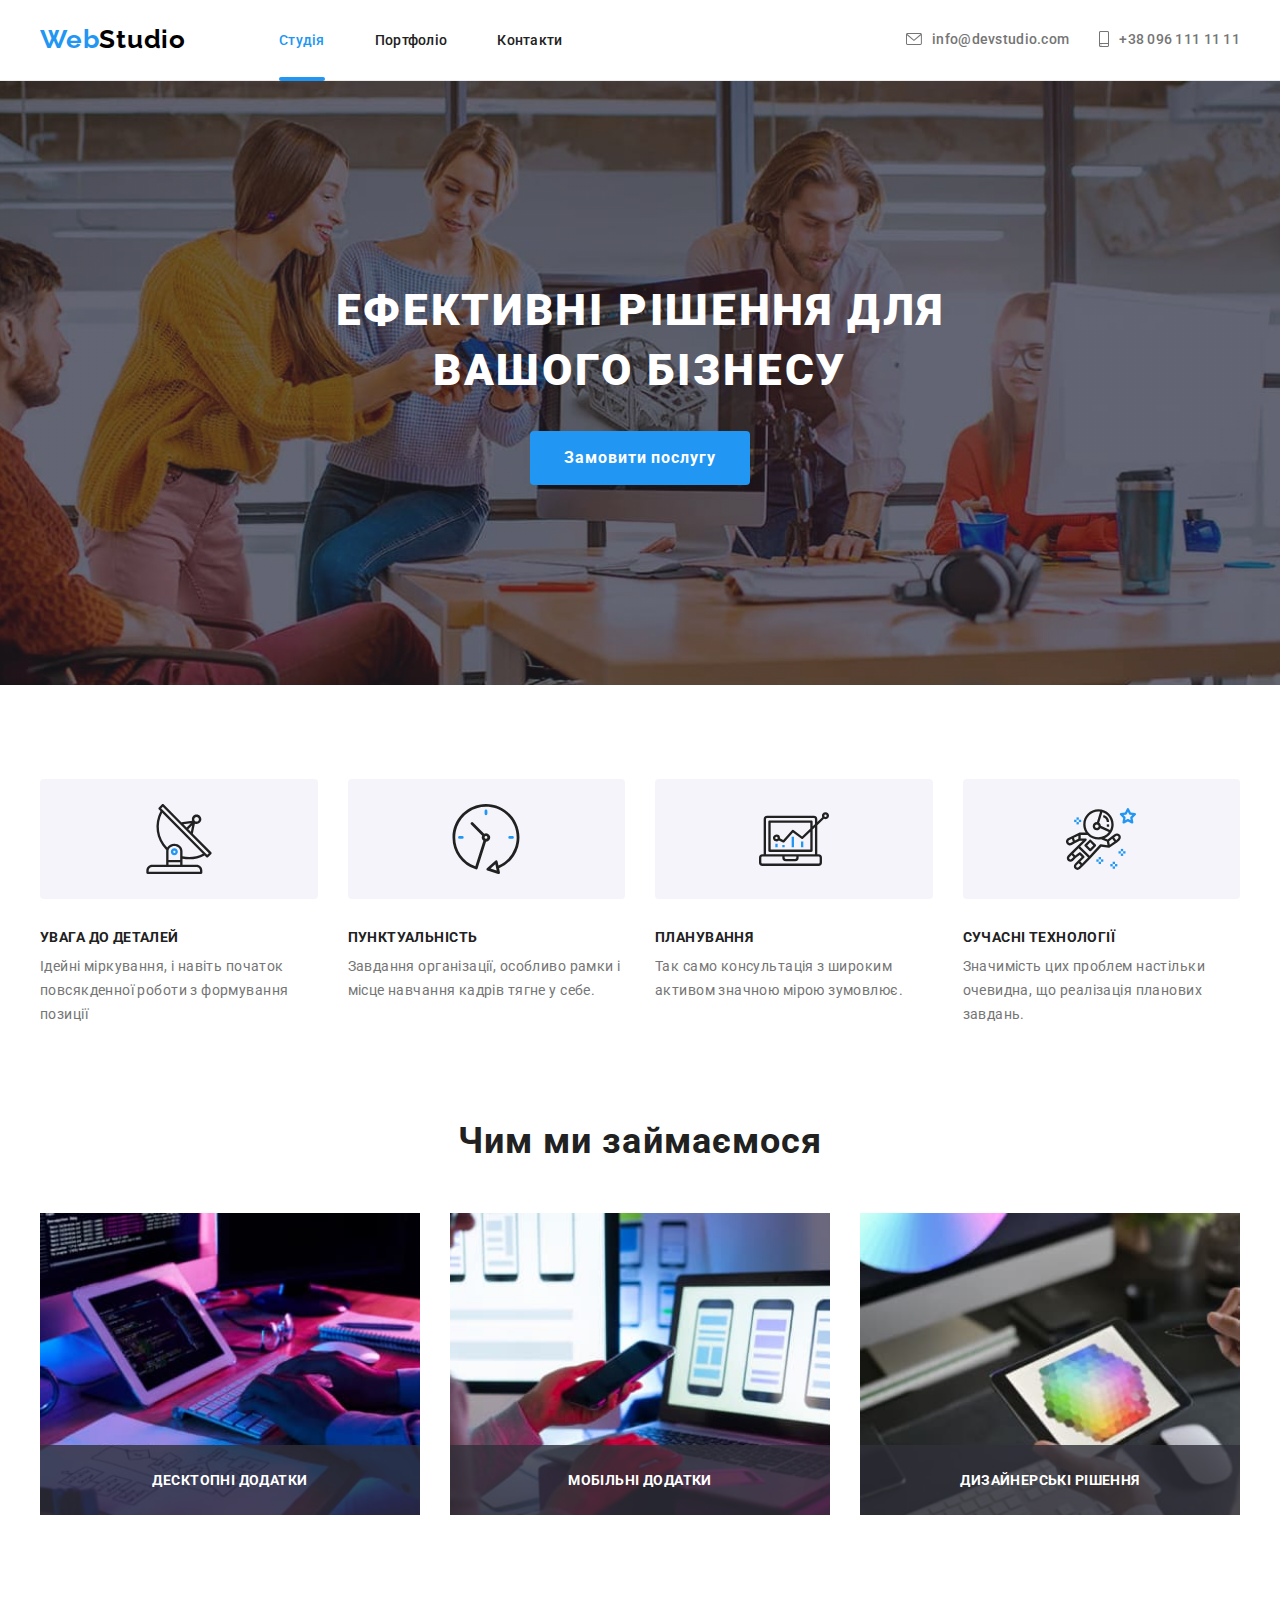
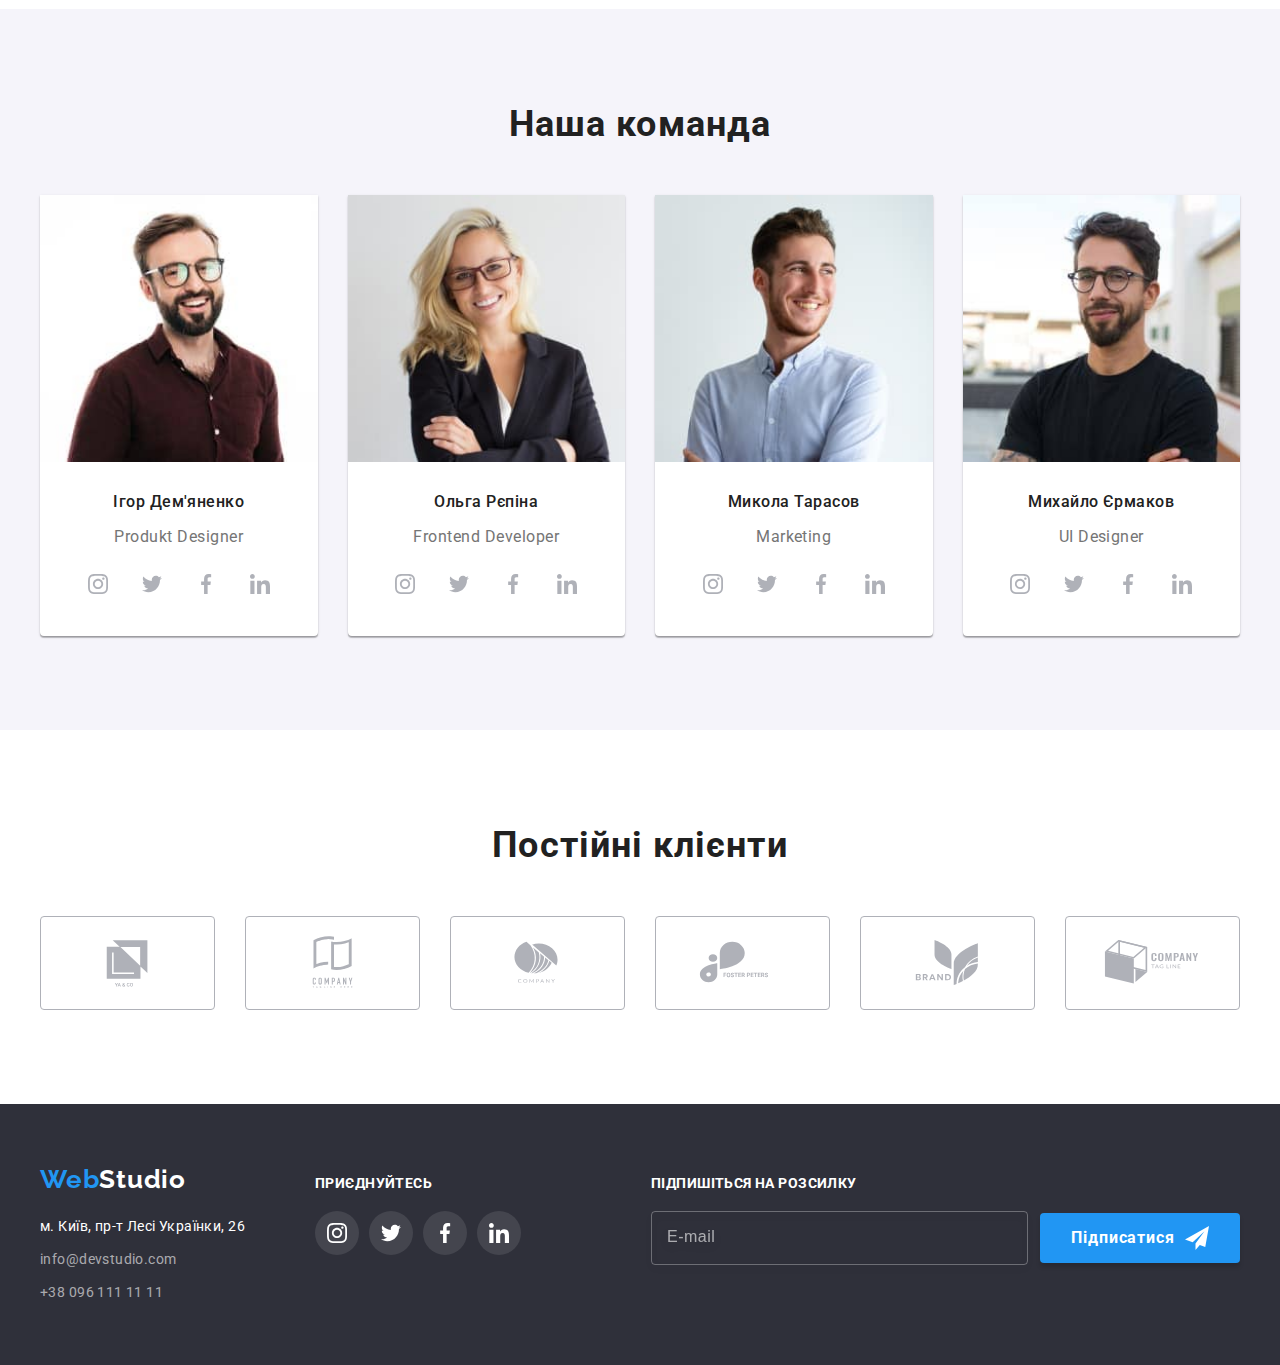
==== commit f208362e: "фото" ====
--- a/index.html
+++ b/index.html
@@ -182,8 +182,7 @@
                         alt="Ігор Дем'яненко"
                         width="270"
                         height="260">
-                </picture>
-        
+                  </picture>        
                 <div class="teams-tetle">
                   <h3 class="section-teams">Ігор Дем'яненко</h3>
                   <p class="text-teams" lang="en">Produkt Designer</p>
@@ -220,11 +219,25 @@
                 </div>               
               </li>
               <li class="link-teams">
-                <img
-                  src="./images/repina.jpg"
-                  alt="Ольга Рєпіна"
-                  width="270"
-                  height="260">
+                <picture>
+                  <source media="(max-width: 767px)" srcset="
+                      ./images/Olga_Repina_1x_450w.jpg 1x,
+                      ./images/Olga_Repina_2x_450w.jpg 2x
+                      ">
+                  <source media="(min-width: 768px) and (max-width:1199px)" srcset="
+                      ./images/Olga_Repina_1x_354w.jpg 1x,
+                      ./images/Olga_Repina_2x_354w.jpg 2x
+                      ">
+                    <source media="(min-width: 1200px)" srcset="
+                      ./images/Olga_Repina_1x_270w.jpg 1x,
+                      ./images/Olga_Repina_2x_270w.jpg 2x
+                      ">
+                      <img
+                      src="./images/repina.jpg"
+                      alt="Ольга Рєпіна"
+                      width="270"
+                      height="260">
+                </picture>
                   <div class="teams-tetle">
                     <h3 class="section-teams">Ольга Рєпіна</h3>
                     <p class="text-teams" lang="en">Frontend Developer</p>
@@ -261,11 +274,25 @@
                   </div>                                 
               </li>
               <li class="link-teams">
-                <img
-                  src="./images/tarasov.jpg"
-                  alt="Микола Тарасов"
-                  width="270"
-                  height="260">
+                <picture>
+                  <source media="(max-width: 767px)" srcset="
+                      ./images/Mikola_Tarasov_1x_450w.jpg 1x,
+                      ./images/Mikola_Tarasov_2x_450w.jpg 2x
+                      ">
+                  <source media="(min-width: 768px) and (max-width:1199px)" srcset="
+                      ./images/Mikola_Tarasov_1x_354w.jpg 1x,
+                      ./images/Mikola_Tarasov_2x_354w.jpg 2x
+                      ">
+                    <source media="(min-width: 1200px)" srcset="
+                      ./images/Mikola_Tarasov_1x_270w.jpg 1x,
+                      ./images/Mikola_Tarasov_2x_270w.jpg 2x
+                      ">
+                      <img
+                      src="./images/tarasov.jpg"
+                      alt="Микола Тарасов"
+                      width="270"
+                      height="260">
+                </picture>
                 <div class="teams-tetle">
                   <h3 class="section-teams">Микола Тарасов</h3>
                   <p class="text-teams" lang="en">Marketing</p>
@@ -302,11 +329,25 @@
                 </div>
               </li>
               <li class="link-teams">
-                <img
-                  src="./images/yermakov.jpg"
-                  alt="Михайло Єрмаков"
-                  width="270"
-                  height="260">
+                <picture>
+                  <source media="(max-width: 767px)" srcset="
+                      ./images/Mikhailo_Yermakov_1x_450w.jpg 1x,
+                      ./images/Mikhailo_Yermakov_2x_450w.jpg 2x
+                      ">
+                  <source media="(min-width: 768px) and (max-width:1199px)" srcset="
+                      ./images/Mikhailo_Yermakov_1x_354w.jpg 1x,
+                      ./images/Mikhailo_Yermakov_2x_354w.jpg 2x
+                      ">
+                    <source media="(min-width: 1200px)" srcset="
+                      ./images/Mikhailo_Yermakov_1x_270w.jpg 1x,
+                      ./images/Mikhailo_Yermakov_2x_270w.jpg 2x
+                      ">
+                      <img
+                      src="./images/yermakov.jpg"
+                      alt="Михайло Єрмаков"
+                      width="270"
+                      height="260">
+                </picture>
                 <div class="teams-tetle">
                   <h3 class="section-teams">Михайло Єрмаков</h3>
                   <p class="text-teams" lang="en">UI Designer</p>
